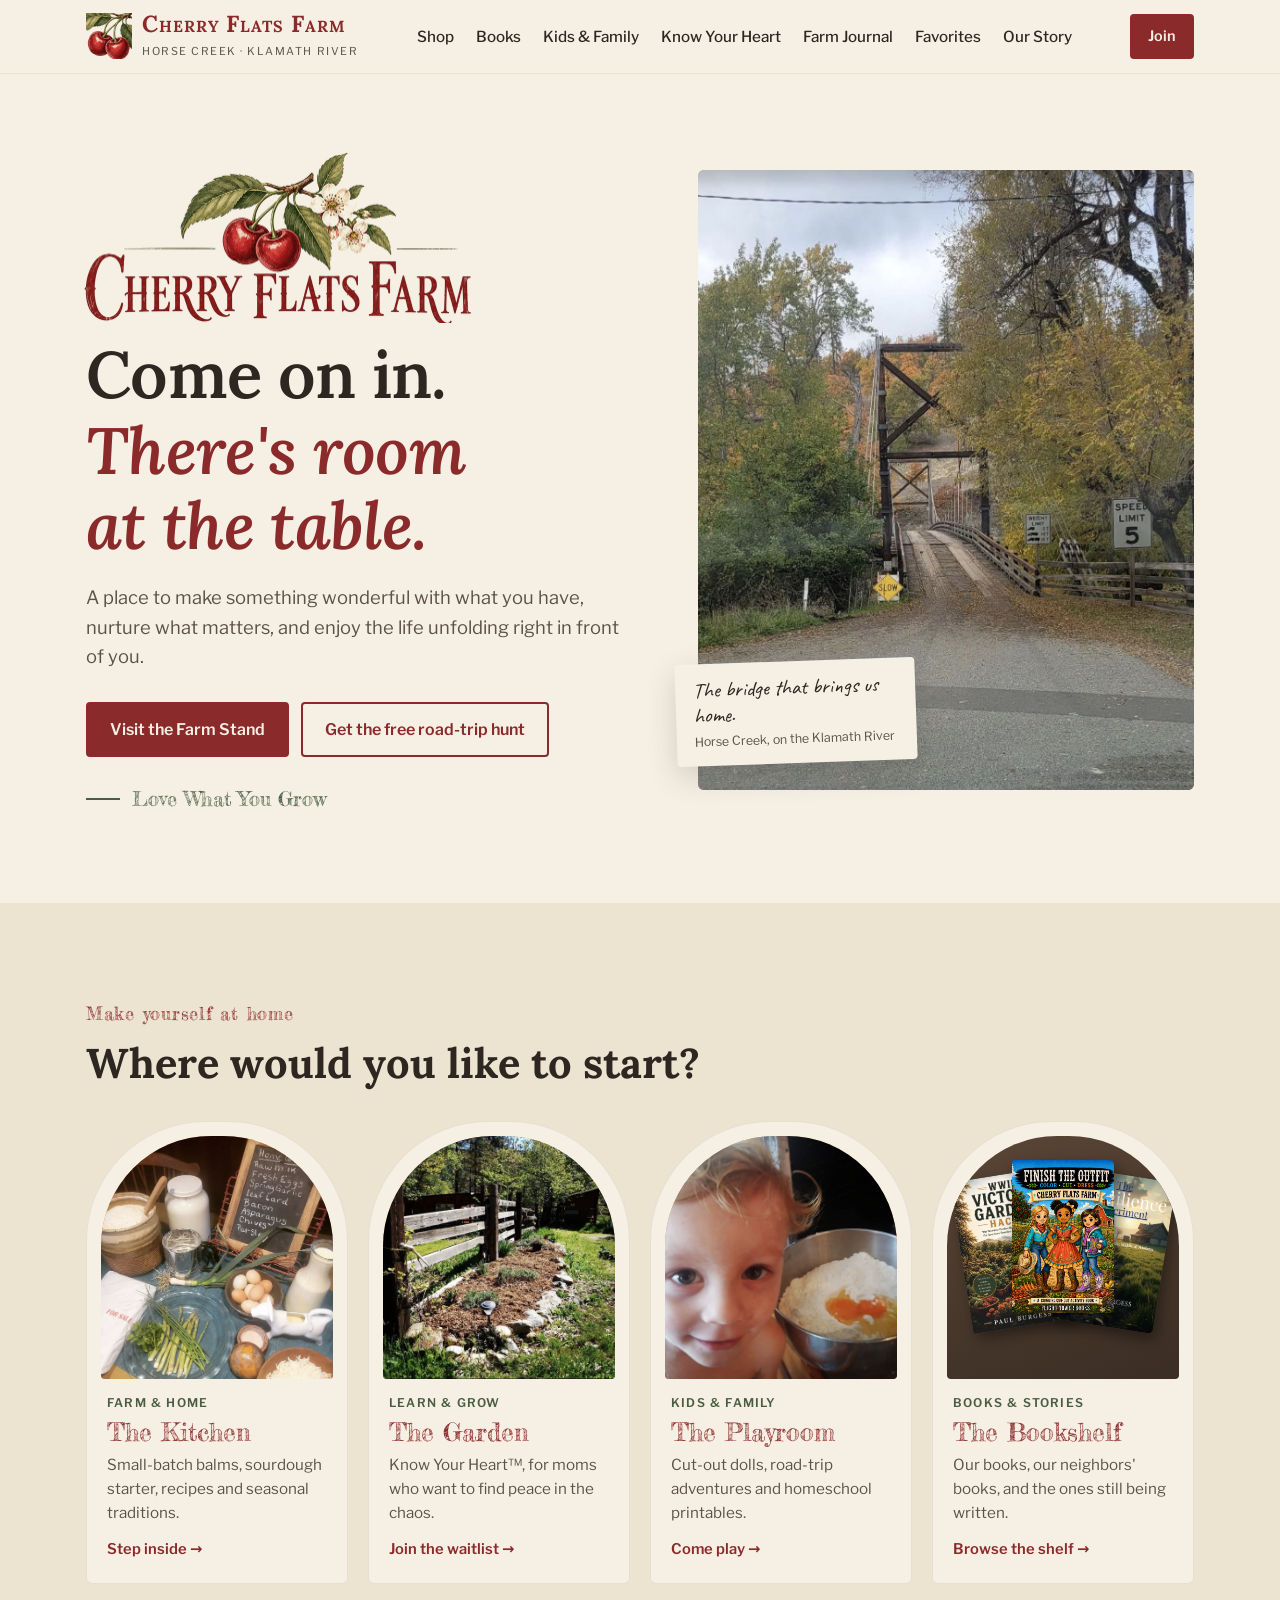
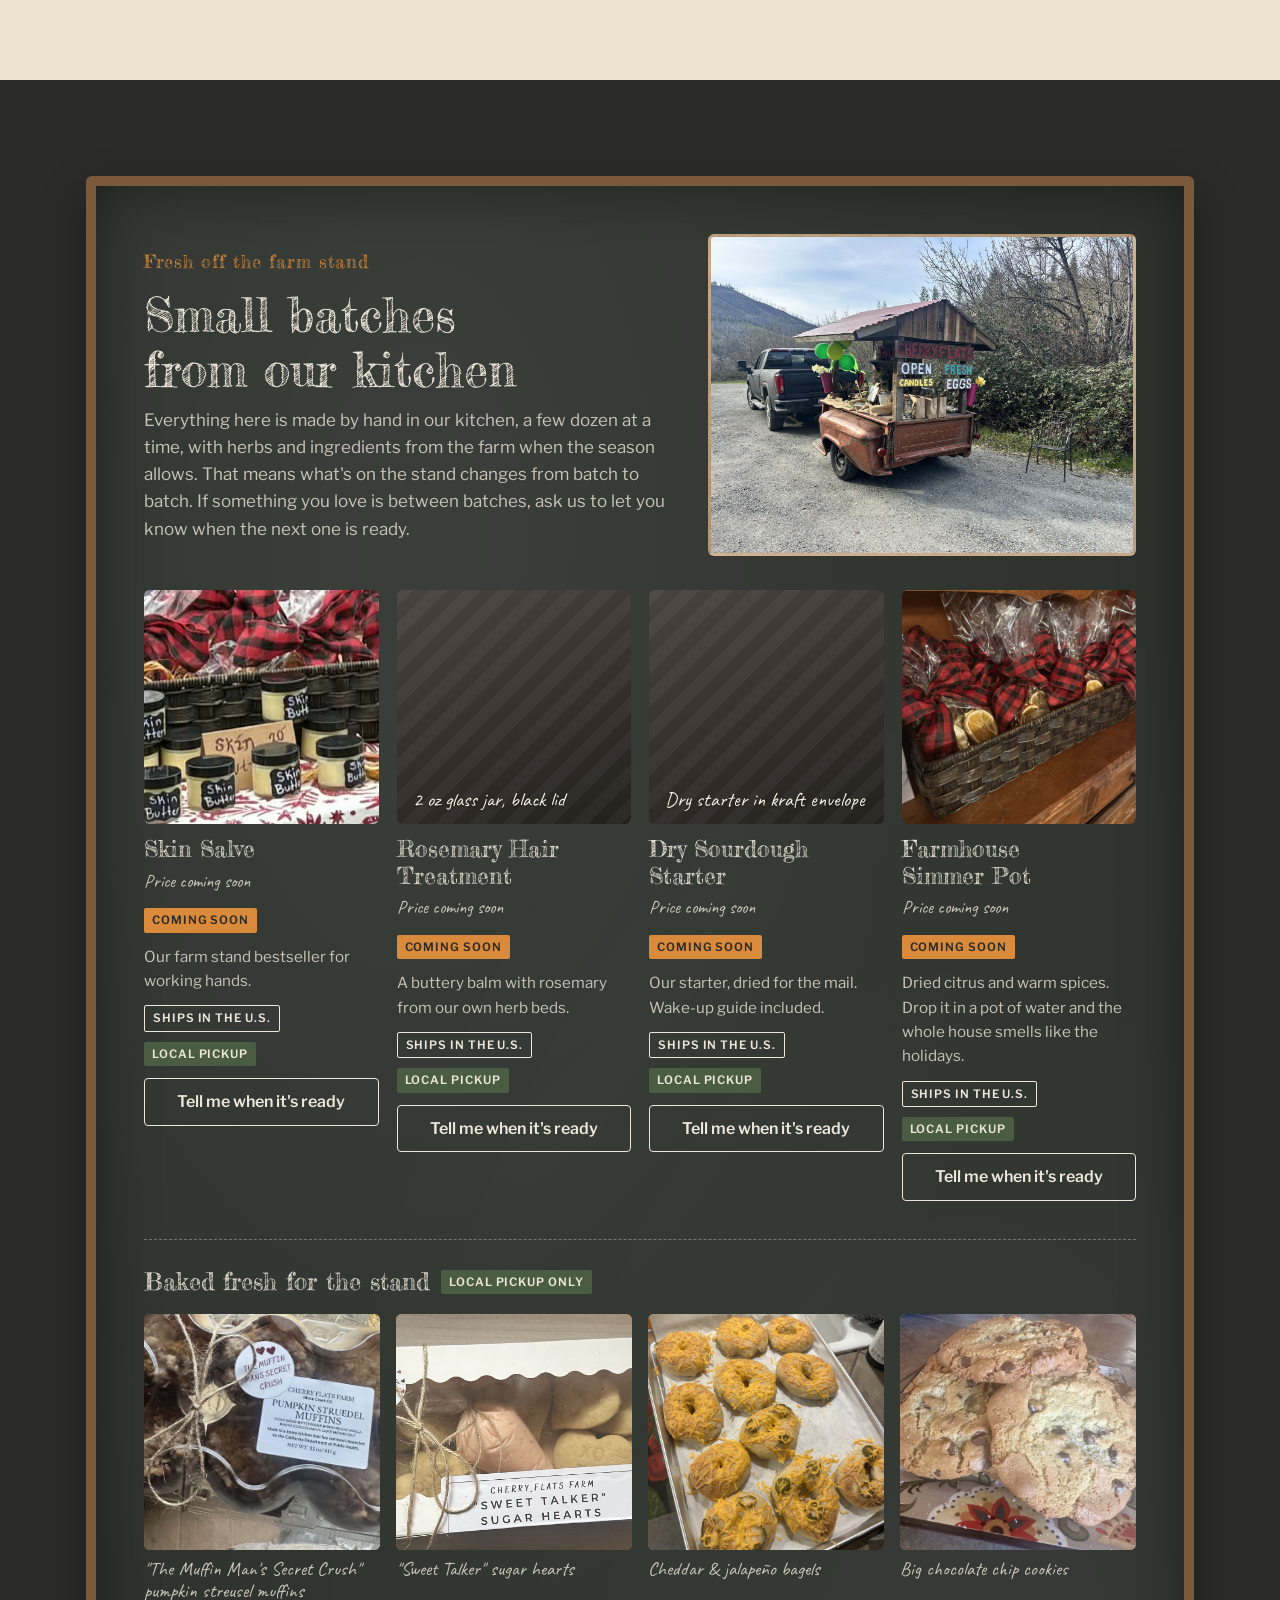
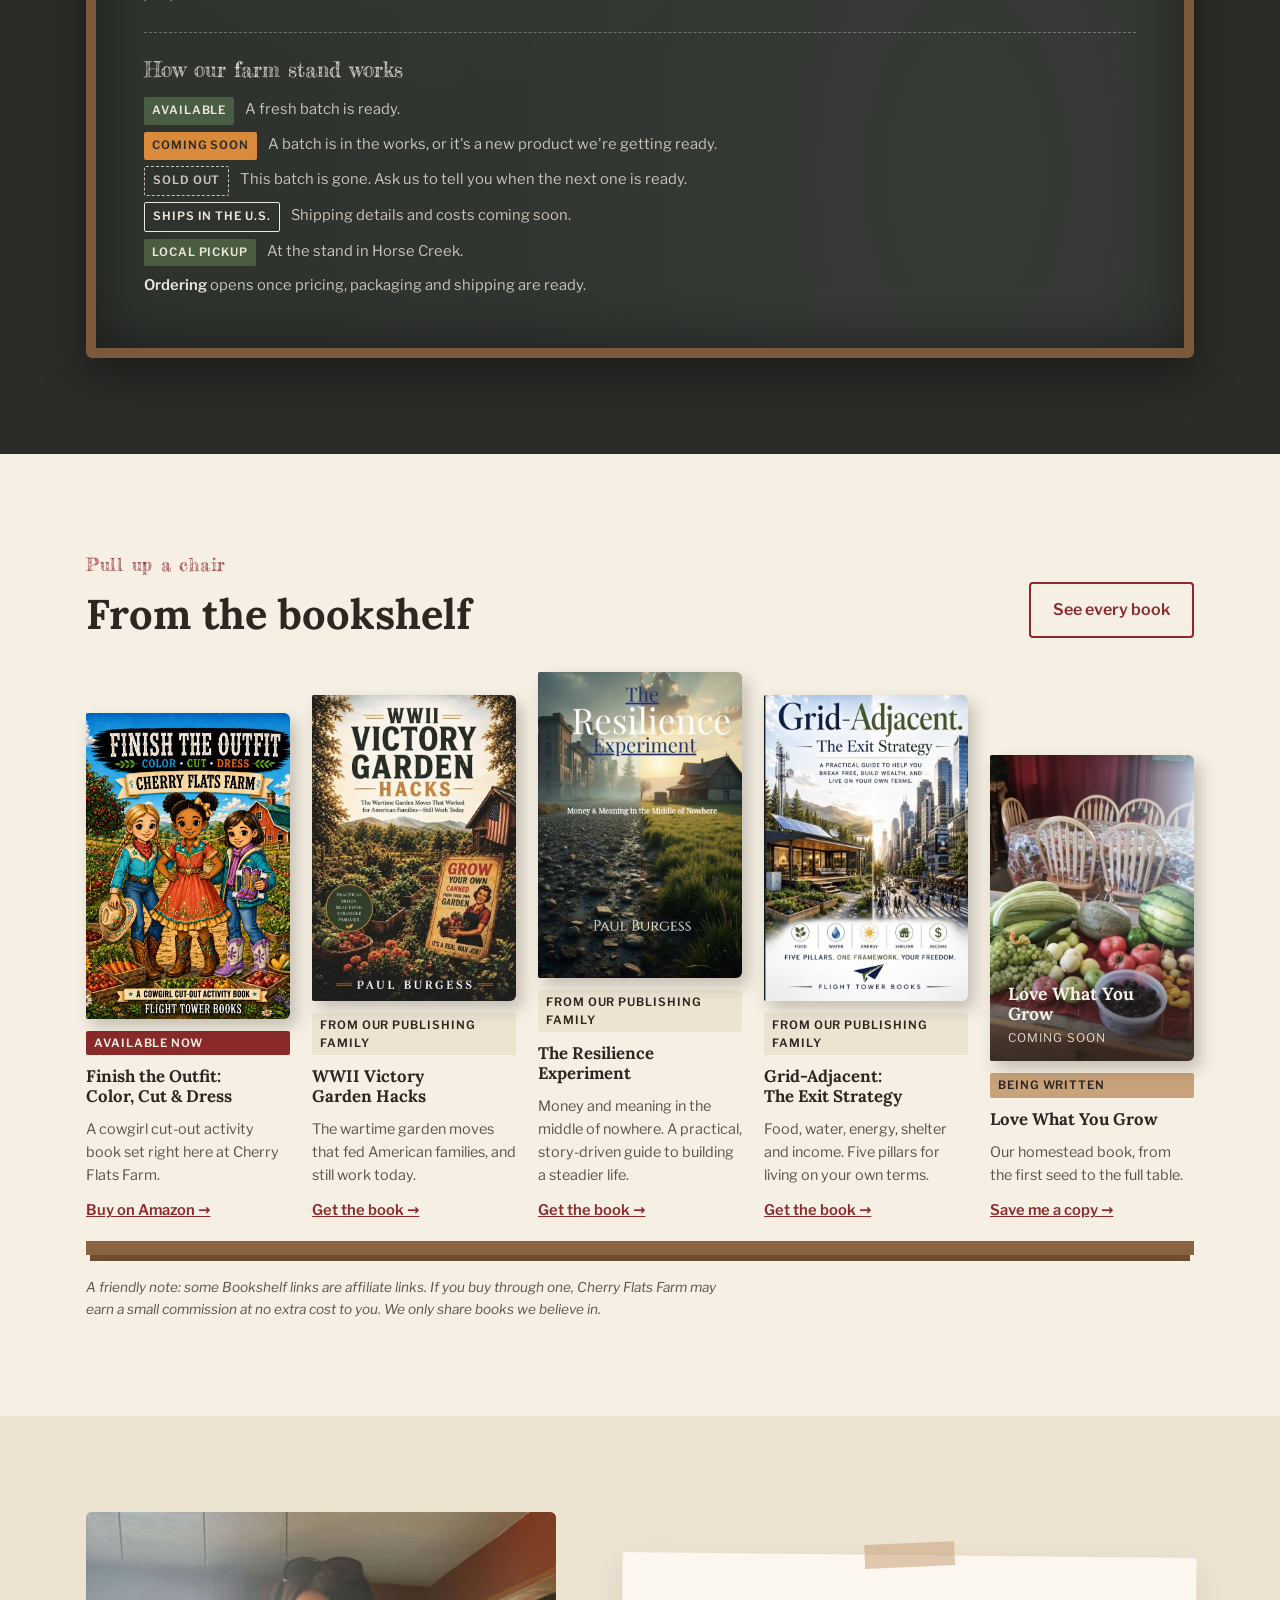
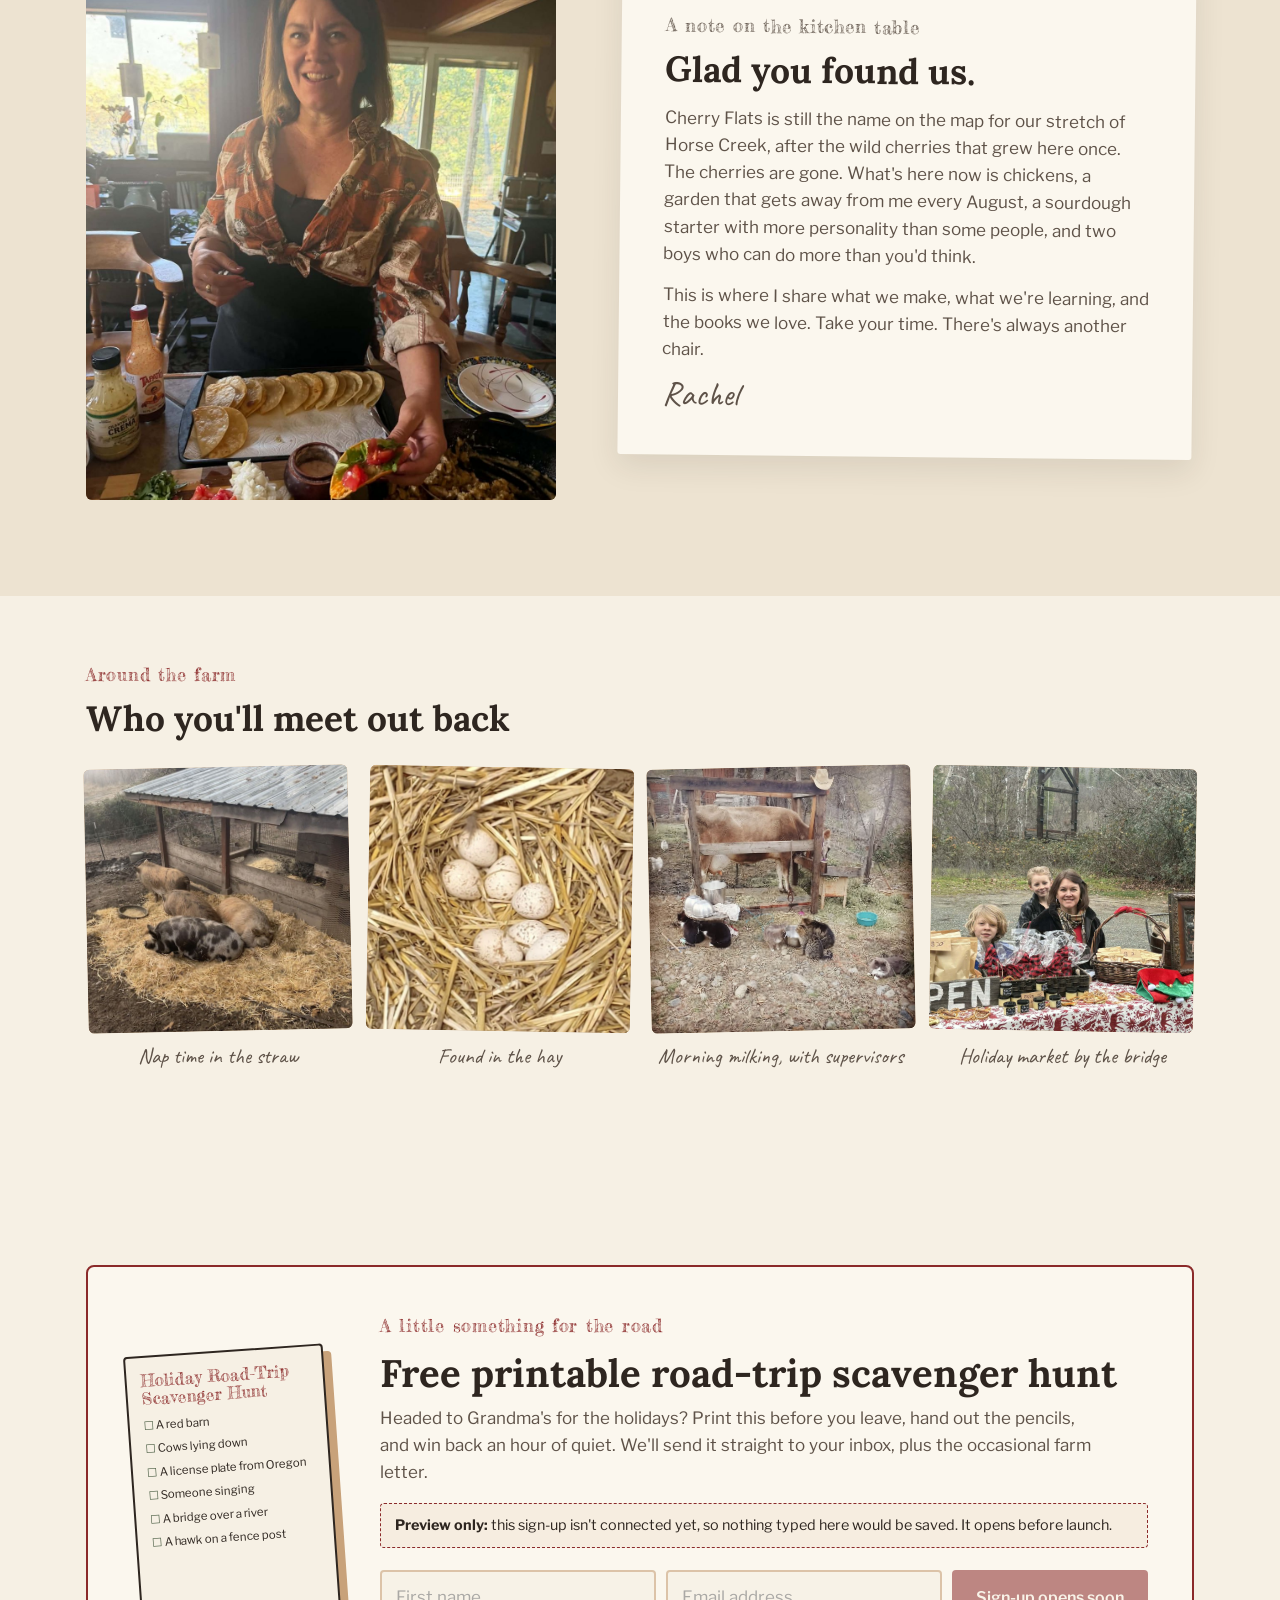
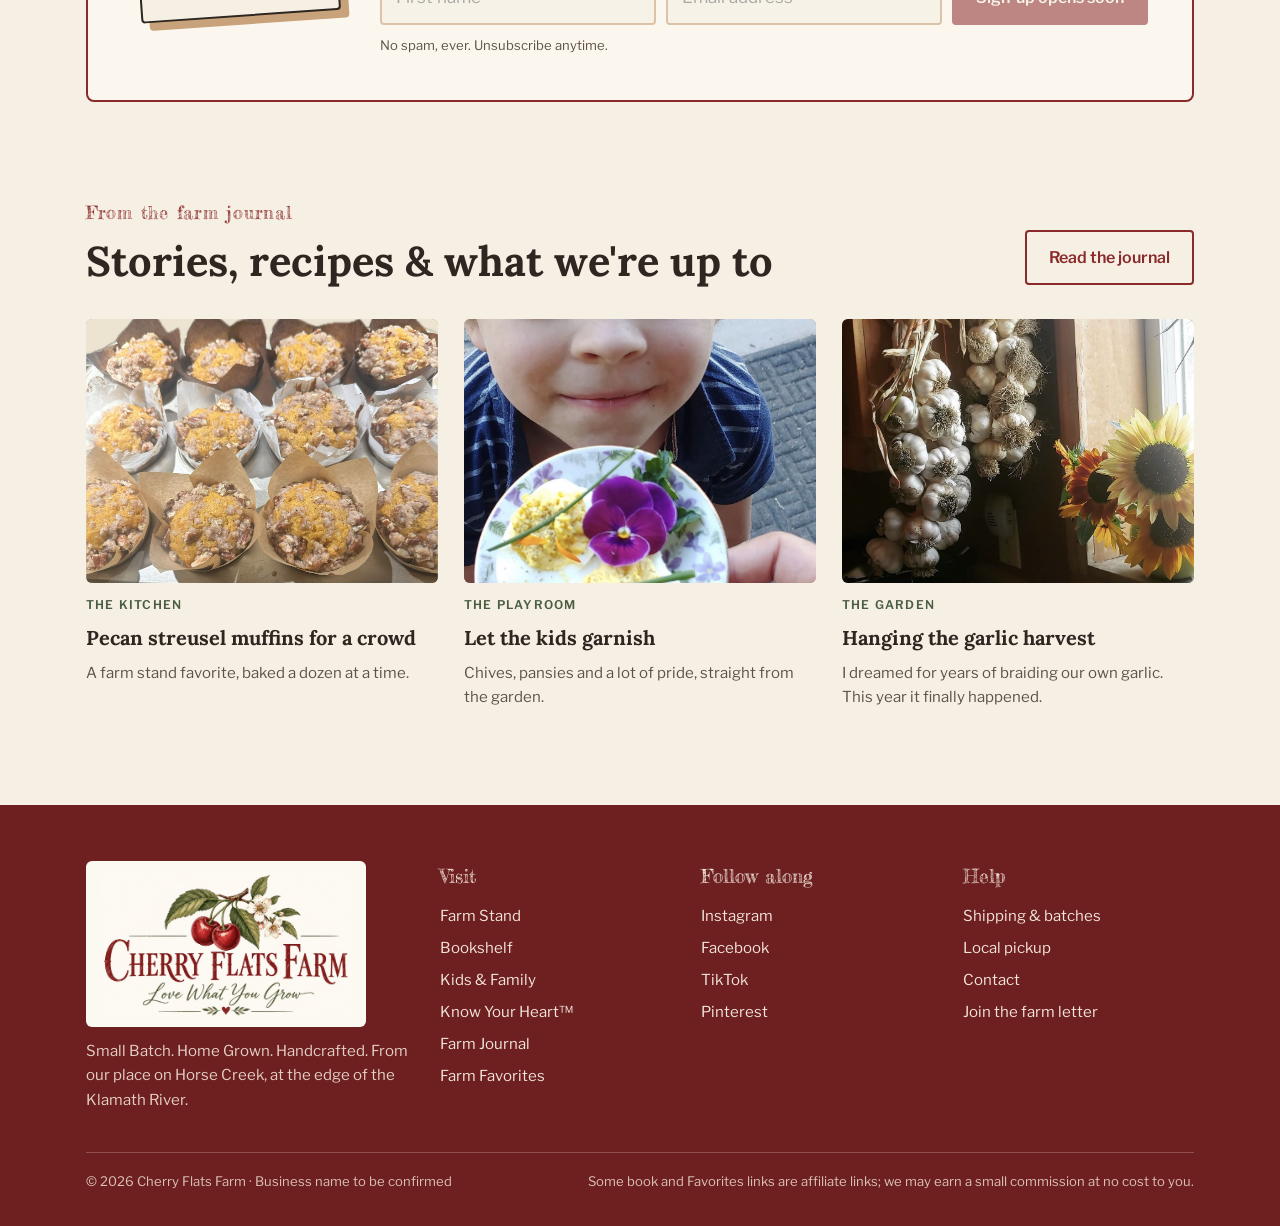
==== index.html @ 8e90307e "Replace zip with site files Co-Authored-By: Claude Opus 5.5 <noreply@anthropic.com> Claude-Session: " ====
<!doctype html>
<html lang="en">
<head>
<meta charset="utf-8">
<meta name="viewport" content="width=device-width, initial-scale=1, viewport-fit=cover">
<title>Cherry Flats Farm · Love What You Grow</title>
<meta name="description" content="Small-batch, handmade goods, books and family activities from Cherry Flats Farm on Horse Creek, at the edge of the Klamath River.">
<link rel="icon" type="image/png" href="favicon.png">
<meta name="claude:viewport-fit-sides" content="cover">
<link rel="preconnect" href="https://fonts.googleapis.com">
<link rel="preconnect" href="https://fonts.gstatic.com" crossorigin>
<link rel="stylesheet" href="https://fonts.googleapis.com/css2?family=Fredericka+the+Great&family=Lora:ital,wght@0,500;0,600;0,700;1,500&family=Libre+Franklin:wght@400;500;600&family=Caveat:wght@500;700&display=swap">
<link rel="stylesheet" href="style.css">
</head>
<body>


<header>
  <div class="wrap nav">
    <a class="logo" href="#top" aria-label="Cherry Flats Farm home">
      <img class="logo-icon" src="logo-icon.png" alt="" width="46" height="46">
      <span><span class="logo-word">Cherry Flats Farm</span><span class="logo-sub">Horse Creek · Klamath River</span></span>
    </a>
    <ul class="menu" id="menu">
      <li><a href="#stand">Shop</a></li>
      <li><a href="#shelf">Books</a></li>
      <li><a href="#rooms">Kids &amp; Family</a></li>
      <li><a href="#rooms">Know Your Heart</a></li>
      <li><a href="#journal">Farm Journal</a></li>
      <li><a href="favorites.html">Favorites</a></li>
      <li><a href="#note">Our Story</a></li>
    </ul>
    <div class="nav-right">
      <a class="btn btn-red" href="#gift">Join</a>
      <button class="burger" id="burger" aria-expanded="false" aria-controls="menu">Menu</button>
    </div>
  </div>
</header>

<main id="top">
  <!-- 1. The porch -->
  <section class="hero">
    <div class="wrap hero-grid">
      <div>
        <img class="hero-logo" src="logo-wordmark.png" alt="Cherry Flats Farm" width="800" height="355">
        <h1>Come on in. <em>There's room at the table.</em></h1>
        <p class="lede">A place to make something wonderful with what you have, nurture what matters, and enjoy the life unfolding right in front of you.</p>
        <div class="hero-actions">
          <a class="btn btn-red" href="#stand">Visit the Farm Stand</a>
          <a class="btn btn-line" href="#gift">Get the free road-trip hunt</a>
        </div>
        <p class="tagline" data-tagline>Love What You Grow</p>
      </div>
      <div class="hero-photo-wrap">
        <div class="photo hero-photo"><img src="bridge.jpg" alt="The old wooden suspension bridge at the highway, in fall color"></div>
        <div class="hero-card">
          <p>The bridge that brings us home.</p>
          <small>Horse Creek, on the Klamath River</small>
        </div>
      </div>
    </div>
  </section>

  <!-- 2. Four doors -->
  <section class="rooms band" id="rooms">
    <div class="wrap">
      <div class="section-head">
        <div>
          <p class="eyebrow">Make yourself at home</p>
          <h2>Where would you like to start?</h2>
        </div>
      </div>
      <div class="room-grid">
        <a class="room" href="#stand">
          <div class="photo"><img src="quiche-chalkboard.jpg" alt="Farm ingredients on the table beside a Home Grown chalkboard: raw milk, fresh eggs, spring garlic, asparagus" loading="lazy"></div>
          <div class="room-body">
            <span class="kicker">Farm &amp; Home</span>
            <h3>The Kitchen</h3>
            <p>Small-batch balms, sourdough starter, recipes and seasonal traditions.</p>
            <span class="go">Step inside →</span>
          </div>
        </a>
        <a class="room" href="#rooms">
          <div class="photo"><img src="garden-bed.jpg" alt="A garden bed along a weathered split-rail fence in spring" loading="lazy"></div>
          <div class="room-body">
            <span class="kicker">Learn &amp; Grow</span>
            <h3>The Garden</h3>
            <p>Know Your Heart™, for moms who want to find peace in the chaos.</p>
            <span class="go">Join the waitlist →</span>
          </div>
        </a>
        <a class="room" href="#rooms">
          <div class="photo"><img src="flour-boy.jpg" alt="A little boy grinning beside a mixing bowl of flour and farm eggs" loading="lazy"></div>
          <div class="room-body">
            <span class="kicker">Kids &amp; Family</span>
            <h3>The Playroom</h3>
            <p>Cut-out dolls, road-trip adventures and homeschool printables.</p>
            <span class="go">Come play →</span>
          </div>
        </a>
        <a class="room" href="#shelf">
          <div class="photo book-fan" role="img" aria-label="Three book covers fanned out: Finish the Outfit, WWII Victory Garden Hacks and The Resilience Experiment"><img src="cover-victory-garden.jpg" alt="" loading="lazy"><img src="cover-finish-outfit.jpg" alt="" loading="lazy"><img src="cover-resilience.jpg" alt="" loading="lazy"></div>
          <div class="room-body">
            <span class="kicker">Books &amp; Stories</span>
            <h3>The Bookshelf</h3>
            <p>Our books, our neighbors' books, and the ones still being written.</p>
            <span class="go">Browse the shelf →</span>
          </div>
        </a>
      </div>
    </div>
  </section>

  <!-- 3. Farm stand chalkboard -->
  <section class="stand band" id="stand">
    <div class="wrap">
      <div class="board">
        <div class="stand-head">
          <div>
            <p class="eyebrow">Fresh off the farm stand</p>
            <h2>Small batches from our kitchen</h2>
            <p class="lede">Everything here is made by hand in our kitchen, a few dozen at a time, with herbs and ingredients from the farm when the season allows. That means what's on the stand changes from batch to batch. If something you love is between batches, ask us to let you know when the next one is ready.</p>
          </div>
          <div class="photo truck"><img src="truck-stand.jpg" alt="The Cherry Flats farm stand built on an old rusty Chevrolet truck bed, with Open, Fresh Eggs and Candles signs" loading="lazy"></div>
        </div>
        <!-- FARM STAND = Cherry Flats Farm's own handmade products only (no affiliate items).
             Products are listed in the FARM_STAND list in the script at the bottom of this page.
             To update a batch, change status / price / quantity there. Nothing else needs editing.
             Each product is marked: Ships in the U.S. (d-ship) / Local pickup (d-pick) / Digital delivery (d-digital).
             Checkout provider NOT chosen and NOT connected; it is not Flight Tower's Shopify store.
             Before enabling: verify product compliance, packaging, shipping costs, payment processing.
             Then fill in real prices, stock status and shipping info, and turn "Ordering opens soon" into a real button. -->
        <p class="swipe-hint" id="standHint" aria-hidden="true">Swipe to see everything on the stand →</p>
        <div class="stand-grid swipe" id="standGrid" aria-live="polite"></div>
        <div class="bakery">
          <div class="bakery-head">
            <h3>Baked fresh for the stand</h3>
            <span class="note-tag d-pick">Local pickup only</span>
          </div>
          <p class="swipe-hint" aria-hidden="true">Swipe for more treats →</p>
          <div class="bakery-grid swipe">
            <figure><div class="photo"><img src="muffin-box.jpg" alt="Pumpkin streusel muffins in a clear box tied with twine, labeled The Muffin Man's Secret Crush" loading="lazy"></div><figcaption>"The Muffin Man's Secret Crush" pumpkin streusel muffins</figcaption></figure>
            <figure><div class="photo"><img src="sugar-hearts.jpg" alt="A window box of Sweet Talker sugar heart cookies tied with twine" loading="lazy"></div><figcaption>"Sweet Talker" sugar hearts</figcaption></figure>
            <figure><div class="photo"><img src="bagels.jpg" alt="A tray of cheddar and jalapeño bagels" loading="lazy"></div><figcaption>Cheddar &amp; jalapeño bagels</figcaption></figure>
            <figure><div class="photo"><img src="choc-chip.jpg" alt="A stack of big chocolate chip cookies with flaky salt" loading="lazy"></div><figcaption>Big chocolate chip cookies</figcaption></figure>
          </div>
        </div>
        <div class="stand-foot">
          <p class="sf-title">How our farm stand works</p>
          <span><span class="note-tag s-avail">Available</span> A fresh batch is ready.</span>
          <span><span class="note-tag s-soon">Coming soon</span> A batch is in the works, or it's a new product we're getting ready.</span>
          <span><span class="note-tag s-out">Sold out</span> This batch is gone. Ask us to tell you when the next one is ready.</span>
          <span><span class="note-tag d-ship">Ships in the U.S.</span> Shipping details and costs coming soon.</span>
          <span><span class="note-tag d-pick">Local pickup</span> At the stand in Horse Creek.</span>
          <span><b>Ordering</b> opens once pricing, packaging and shipping are ready.</span>
        </div>
      </div>
    </div>
  </section>

  <!-- 4. Bookshelf -->
  <section class="band" id="shelf">
    <div class="wrap">
      <div class="section-head">
        <div>
          <p class="eyebrow">Pull up a chair</p>
          <h2>From the bookshelf</h2>
        </div>
        <a class="btn btn-line" href="#shelf">See every book</a>
      </div>
      <!-- BOOKSHELF LINK DESTINATIONS: each book uses its own existing purchase or affiliate link
           (Amazon or Flight Tower's SamCart referral links). Never the Farm Stand checkout. -->
      <p class="swipe-hint" aria-hidden="true">Swipe through the shelf →</p>
      <div class="shelf-row swipe">
        <div class="book">
          <div class="cover cover-photo cover-real"><img src="cover-finish-outfit.jpg" alt="Cover of Finish the Outfit: Color, Cut, Dress, a Cherry Flats Farm cowgirl cut-out activity book" loading="lazy"></div>
          <span class="note-tag t-new">Available now</span>
          <h3>Finish the Outfit: Color, Cut &amp; Dress</h3>
          <p>A cowgirl cut-out activity book set right here at Cherry Flats Farm.</p>
          <a href="#shelf" data-dest="amazon-listing-needed">Buy on Amazon →</a>
        </div>
        <div class="book">
          <div class="cover cover-photo cover-real"><img src="cover-victory-garden.jpg" alt="Cover of WWII Victory Garden Hacks by Paul Burgess" loading="lazy"></div>
          <span class="note-tag t-friend">From our publishing family</span>
          <h3>WWII Victory Garden Hacks</h3>
          <p>The wartime garden moves that fed American families, and still work today.</p>
          <a href="#shelf" data-dest="affiliate-link-needed">Get the book →</a>
        </div>
        <div class="book">
          <div class="cover cover-photo cover-real"><img src="cover-resilience.jpg" alt="Cover of The Resilience Experiment: Money and Meaning in the Middle of Nowhere by Paul Burgess" loading="lazy"></div>
          <span class="note-tag t-friend">From our publishing family</span>
          <h3>The Resilience Experiment</h3>
          <p>Money and meaning in the middle of nowhere. A practical, story-driven guide to building a steadier life.</p>
          <a href="https://flighttowerbook.samcart.com/referral/0paYFTq7/fMlp1JSoqeJbmtCw" target="_blank" rel="sponsored noopener" data-dest="flight-tower-samcart-affiliate">Get the book →</a>
        </div>
        <div class="book">
          <div class="cover cover-photo cover-real"><img src="cover-grid-adjacent.jpg" alt="Cover of Grid-Adjacent: The Exit Strategy from Flight Tower Books" loading="lazy"></div>
          <span class="note-tag t-friend">From our publishing family</span>
          <h3>Grid-Adjacent: The Exit Strategy</h3>
          <p>Food, water, energy, shelter and income. Five pillars for living on your own terms.</p>
          <a href="#shelf" data-dest="affiliate-link-needed">Get the book →</a>
        </div>
        <div class="book">
          <div class="cover cover-photo"><img src="harvest.jpg" alt="A summer harvest of melons, tomatoes, grapes, apples and blackberries on the kitchen counter" loading="lazy"><div class="cover-title"><span class="ct">Love What You Grow</span><span class="ca">Coming soon</span></div></div>
          <span class="note-tag t-soon">Being written</span>
          <h3>Love What You Grow</h3>
          <p>Our homestead book, from the first seed to the full table.</p>
          <a href="#gift" data-dest="email-list-book-waitlist">Save me a copy →</a>
        </div>
      </div>
      <p class="aff-note">A friendly note: some Bookshelf links are affiliate links. If you buy through one, Cherry Flats Farm may earn a small commission at no extra cost to you. We only share books we believe in.</p>
    </div>
  </section>

  <!-- 5. Note on the kitchen table -->
  <section class="table-note band" id="note">
    <div class="wrap note-grid">
      <div class="photo note-photo"><img src="rachel-kitchen.jpg" alt="Rachel laughing in her kitchen, handing over a fresh taco" loading="lazy"></div>
      <div class="letter">
        <p class="eyebrow">A note on the kitchen table</p>
        <h2>Glad you found us.</h2>
        <p>Cherry Flats is still the name on the map for our stretch of Horse Creek, after the wild cherries that grew here once. The cherries are gone. What's here now is chickens, a garden that gets away from me every August, a sourdough starter with more personality than some people, and two boys who can do more than you'd think.</p>
        <p>This is where I share what we make, what we're learning, and the books we love. Take your time. There's always another chair.</p>
        <p class="sig">Rachel</p>
      </div>
    </div>
  </section>


  <!-- Around the farm -->
  <section class="band strip" aria-labelledby="strip-h">
    <div class="wrap">
      <p class="eyebrow">Around the farm</p>
      <h2 id="strip-h" class="strip-h">Who you'll meet out back</h2>
      <div class="strip-grid">
        <figure><div class="photo"><img src="pigs.jpg" alt="Four pigs napping together in fresh straw under a tin-roofed shed" loading="lazy"></div><figcaption>Nap time in the straw</figcaption></figure>
        <figure><div class="photo"><img src="eggs-nest.jpg" alt="A clutch of speckled eggs tucked into a straw nest" loading="lazy"></div><figcaption>Found in the hay</figcaption></figure>
        <figure><div class="photo"><img src="milking.jpg" alt="The Jersey cow on the milking stand while the barn cats wait for their share" loading="lazy"></div><figcaption>Morning milking, with supervisors</figcaption></figure>
        <figure><div class="photo"><img src="holiday-stand.jpg" alt="Rachel and her two boys behind the holiday market table, the old bridge in the background" loading="lazy"></div><figcaption>Holiday market by the bridge</figcaption></figure>
      </div>
    </div>
  </section>

  <!-- 6. Free gift -->
  <section class="band" id="gift">
    <div class="wrap">
      <div class="gift-box">
        <div class="gift-art" aria-hidden="true">
          <span class="gt">Holiday Road-Trip Scavenger Hunt</span>
          <ul>
            <li>A red barn</li>
            <li>Cows lying down</li>
            <li>A license plate from Oregon</li>
            <li>Someone singing</li>
            <li>A bridge over a river</li>
            <li>A hawk on a fence post</li>
          </ul>
        </div>
        <div>
          <p class="eyebrow">A little something for the road</p>
          <h2>Free printable road-trip scavenger hunt</h2>
          <p class="lede">Headed to Grandma's for the holidays? Print this before you leave, hand out the pencils, and win back an hour of quiet. We'll send it straight to your inbox, plus the occasional farm letter.</p>
          <p class="preview-note" id="preview-note"><b>Preview only:</b> this sign-up isn't connected yet, so nothing typed here would be saved. It opens before launch.</p>
          <!-- SIGNUP DESTINATION (not connected): Cherry Flats email list + automatic welcome email with the PDF. -->
          <form class="gift-form" id="giftForm" novalidate aria-describedby="preview-note">
            <label for="gift-name">First name</label>
            <input id="gift-name" name="name" type="text" placeholder="First name" autocomplete="given-name" disabled>
            <label for="gift-email">Email address</label>
            <input id="gift-email" name="email" type="email" placeholder="Email address" autocomplete="email" disabled>
            <button class="btn btn-red" type="submit" disabled>Sign-up opens soon</button>
          </form>
          <p class="fine">No spam, ever. Unsubscribe anytime.</p>
        </div>
      </div>
    </div>
  </section>

  <!-- 7. Journal -->
  <section class="band" id="journal" style="padding-top:0">
    <div class="wrap">
      <div class="section-head">
        <div>
          <p class="eyebrow">From the farm journal</p>
          <h2>Stories, recipes &amp; what we're up to</h2>
        </div>
        <a class="btn btn-line" href="#journal">Read the journal</a>
      </div>
      <div class="journal-grid">
        <a class="post featured" href="#journal">
          <span class="note-tag t-new feat-tag">Featured story</span>
          <div class="photo"><img src="muffins.jpg" alt="A tray of pecan streusel muffins in parchment tulip liners" loading="lazy"></div>
          <span class="cat">The Kitchen</span>
          <h3>Pecan streusel muffins for a crowd</h3>
          <p>A farm stand favorite, baked a dozen at a time.</p>
        </a>
        <a class="post" href="#journal">
          <div class="photo"><img src="deviled-eggs.jpg" alt="A boy proudly holding deviled eggs garnished with a pansy and chives" loading="lazy"></div>
          <span class="cat">The Playroom</span>
          <h3>Let the kids garnish</h3>
          <p>Chives, pansies and a lot of pride, straight from the garden.</p>
        </a>
        <a class="post" href="#journal">
          <div class="photo"><img src="garlic.jpg" alt="Braids of home-grown garlic hanging by a sunny window with sunflowers" loading="lazy"></div>
          <span class="cat">The Garden</span>
          <h3>Hanging the garlic harvest</h3>
          <p>I dreamed for years of braiding our own garlic. This year it finally happened.</p>
        </a>
      </div>
    </div>
  </section>
</main>

<footer>
  <div class="wrap">
    <div class="foot-grid">
      <div class="foot-brand">
        <div class="foot-logo"><img src="logo-full.jpg" alt="Cherry Flats Farm, Love What You Grow" loading="lazy" width="1200" height="691"></div>
        <p>Small Batch. Home Grown. Handcrafted. From our place on Horse Creek, at the edge of the Klamath River.</p>
      </div>
      <div>
        <h4>Visit</h4>
        <ul>
          <li><a href="#stand">Farm Stand</a></li>
          <li><a href="#shelf">Bookshelf</a></li>
          <li><a href="#rooms">Kids &amp; Family</a></li>
          <li><a href="#rooms">Know Your Heart™</a></li>
          <li><a href="#journal">Farm Journal</a></li>
          <li><a href="favorites.html">Farm Favorites</a></li>
        </ul>
      </div>
      <div>
        <h4>Follow along</h4>
        <ul>
          <li><a href="https://www.instagram.com/cherryflatsfarm">Instagram</a></li>
          <li><a href="#top">Facebook</a></li>
          <li><a href="#top">TikTok</a></li>
          <li><a href="#top">Pinterest</a></li>
        </ul>
      </div>
      <div>
        <h4>Help</h4>
        <ul>
          <li><a href="#stand">Shipping &amp; batches</a></li>
          <li><a href="#stand">Local pickup</a></li>
          <li><a href="#note">Contact</a></li>
          <li><a href="#gift">Join the farm letter</a></li>
        </ul>
      </div>
    </div>
    <div class="foot-bottom">
      <span>© 2026 Cherry Flats Farm · Business name to be confirmed</span>
      <span>Some book and Favorites links are affiliate links; we may earn a small commission at no cost to you.</span>
    </div>
  </div>
</footer>

<script>
// Change the tagline in one place if trademark clearance requires it.
const TAGLINE = "Love What You Grow";
document.querySelectorAll("[data-tagline]").forEach(el => { el.textContent = TAGLINE; });

const burger = document.getElementById("burger");
const menu = document.getElementById("menu");
burger.addEventListener("click", () => {
  const open = menu.classList.toggle("open");
  burger.setAttribute("aria-expanded", String(open));
  burger.textContent = open ? "Close" : "Menu";
});
menu.querySelectorAll("a").forEach(a => a.addEventListener("click", () => {
  menu.classList.remove("open"); burger.setAttribute("aria-expanded","false"); burger.textContent = "Menu";
}));


// ================= FARM STAND =================
// Small-batch, seasonal: edit this list when a batch is ready or sells out.
//   status:   "available" | "sold-out" | "coming-soon"
//   price:    e.g. "$12"  (leave null until the real price is set; never shown as a placeholder)
//   quantity: jars/bags made in this batch, shown only when status is "available" (null = don't show)
//   delivery: any of "ship", "pickup", "digital"
const CHECKOUT_ENABLED = false;   // stays false until inventory, pricing, shipping and payments are ready
const PREORDERS_ENABLED = false;  // preorders only with Rachel's approval
const FARM_STAND = [
  { name:"Skin Salve", img:"skin-butter-jars.jpg", alt:"Small glass jars with black lids and chalkboard labels on the holiday market table",
    desc:"Our farm stand bestseller for working hands.", status:"coming-soon", price:null, quantity:null, delivery:["ship","pickup"] },
  { name:"Rosemary Hair Treatment", img:null, placeholder:"2 oz glass jar, black lid",
    desc:"A buttery balm with rosemary from our own herb beds.", status:"coming-soon", price:null, quantity:null, delivery:["ship","pickup"] },
  { name:"Dry Sourdough Starter", img:null, placeholder:"Dry starter in kraft envelope",
    desc:"Our starter, dried for the mail. Wake-up guide included.", status:"coming-soon", price:null, quantity:null, delivery:["ship","pickup"] },
  { name:"Farmhouse Simmer Pot", img:"simmer-pots.jpg", alt:"Simmer pot bags of dried oranges and spices tied with red buffalo-check bows in a woven basket",
    desc:"Dried citrus and warm spices. Drop it in a pot of water and the whole house smells like the holidays.", status:"coming-soon", price:null, quantity:null, delivery:["ship","pickup"] },
];
const STATUS = { "available":["Available","s-avail"], "sold-out":["Sold out","s-out"], "coming-soon":["Coming soon","s-soon"] };
const DELIVERY = { ship:["Ships in the U.S.","d-ship"], pickup:["Local pickup","d-pick"], digital:["Digital delivery","d-digital"] };
const esc = t => String(t).replace(/[&<>"]/g, c => ({"&":"&amp;","<":"&lt;",">":"&gt;",'"':"&quot;"}[c]));
function renderStand(){
  const grid = document.getElementById("standGrid");
  grid.innerHTML = FARM_STAND.map(p => {
    const [label, cls] = STATUS[p.status] || STATUS["coming-soon"];
    const photo = p.img ? `<div class="photo dark"><img src="${esc(p.img)}" alt="${esc(p.alt||"")}" loading="lazy"></div>`
                        : `<div class="photo dark"><span>${esc(p.placeholder||p.name)}</span></div>`;
    const price = (p.status==="available" && p.price) ? `<span class="price">${esc(p.price)}</span>` : `<span class="price-soon">Price coming soon</span>`;
    const qty = (p.status==="available" && p.quantity) ? `<p class="batch-size">This batch: ${esc(p.quantity)} made by hand</p>` : "";
    const tags = p.delivery.map(d => DELIVERY[d]).filter(Boolean).map(([t,c]) => `<span class="note-tag ${c}">${t}</span>`).join("");
    let action;
    if (p.status==="available" && CHECKOUT_ENABLED) action = `<a class="btn buy" href="#stand" data-dest="cherry-flats-checkout-tbd">Add to basket</a>`;
    else if (p.status==="available") action = `<span class="btn buy is-off" aria-disabled="true" data-dest="cherry-flats-checkout-tbd">Ordering opens soon</span>`;
    else action = `<a class="btn restock" href="#gift" data-dest="email-list-restock">Tell me when it's ready</a>`;
    return `<div class="item" data-status="${esc(p.status)}">${photo}
      <div class="item-top"><h3>${esc(p.name)}</h3>${price}</div>
      <div class="batch"><span class="note-tag ${cls}">${label}</span></div>
      <p>${esc(p.desc)}</p>${qty}
      <div class="batch">${tags}</div>
      ${action}</div>`;
  }).join("");
}
renderStand();

// Sign-up is not connected yet: block submission so nobody is told they subscribed.
document.getElementById("giftForm").addEventListener("submit", e => e.preventDefault());

// Slim the sticky header once the visitor starts scrolling.
const hdr = document.querySelector("header");
const onScroll = () => hdr.classList.toggle("scrolled", window.scrollY > 40);
window.addEventListener("scroll", onScroll, { passive: true }); onScroll();
</script>

</body>
</html>
---- style.css ----
/* Cherry Flats Farm - homepage styles */
/* Layout: a walk through the farmhouse — porch (hero), four doors, the farm stand chalkboard, the bookshelf, a note on the table, the gift jar, the journal, the gate. Single deliberate light look. */
:root{
  --cherry:#8B2A2A; --cherry-deep:#6E1F1F;
  --flour:#F6F0E4; --linen:#EDE3D1; --kraft:#C8A27A;
  --chalk-bg:#2B2B28; --chalk:#ECE7DA;
  --pine:#4A5D43; --citrus:#D98A3A;
  --ink:#2E2620; --ink-soft:#5E5248;
  --f-chalk:"Fredericka the Great","Rockwell",Georgia,serif;
  --f-head:"Lora",Georgia,"Times New Roman",serif;
  --f-body:"Libre Franklin",system-ui,-apple-system,"Segoe UI",sans-serif;
  --f-hand:"Caveat","Bradley Hand","Segoe Print",cursive;
  color-scheme:light;
}
*{box-sizing:border-box}
html{padding-top:env(safe-area-inset-top,0px);padding-bottom:env(safe-area-inset-bottom,0px)}
body{margin:0}
img{max-width:100%}
[hidden]{display:none!important}
body{background:var(--flour);color:var(--ink);font-family:var(--f-body);font-size:1.0625rem;line-height:1.6;}
h1,h2,h3{font-family:var(--f-head);text-wrap:balance;margin:0;line-height:1.15;color:var(--ink)}
p{margin:0}
a{color:var(--cherry)}
a:focus-visible,button:focus-visible,input:focus-visible{outline:3px solid var(--citrus);outline-offset:3px}
.wrap{max-width:1140px;margin:0 auto;padding-left:max(16px,env(safe-area-inset-left,0px));padding-right:max(16px,env(safe-area-inset-right,0px))}
.band{padding-block:clamp(56px,8vw,96px)}
.eyebrow{font-family:var(--f-chalk);color:var(--cherry);font-size:1.15rem;letter-spacing:.04em;margin-bottom:10px}
.lede{color:var(--ink-soft);max-width:60ch}
.btn{display:inline-flex;align-items:center;gap:8px;font-family:var(--f-body);font-weight:600;font-size:1rem;padding:13px 22px;border-radius:4px;text-decoration:none;border:2px solid var(--cherry);cursor:pointer;transition:transform .15s,background .15s}
.btn:hover{transform:translateY(-1px)}
.btn-red{background:var(--cherry);color:var(--flour)}
.btn-red:hover{background:var(--cherry-deep)}
.btn-line{background:transparent;color:var(--cherry)}
.note-tag{display:inline-block;font-family:var(--f-body);font-size:.72rem;font-weight:600;letter-spacing:.08em;text-transform:uppercase;padding:3px 8px;border-radius:2px}

/* mockup banner */
.mock{background:var(--chalk-bg);color:var(--chalk);font-size:.85rem;text-align:center;padding-block:8px}
.mock .wrap{display:flex;gap:6px 14px;justify-content:center;flex-wrap:wrap}

/* header */
header{position:sticky;top:env(safe-area-inset-top,0px);z-index:20;background:var(--flour);border-bottom:1px solid var(--linen)}
body::before{content:"";position:fixed;inset:0 0 auto;height:env(safe-area-inset-top,0px);z-index:30;background:var(--flour)}
.nav{display:flex;align-items:center;justify-content:space-between;gap:16px;padding-block:12px}
.logo{display:flex;align-items:center;gap:10px;text-decoration:none;color:var(--ink)}
.logo-word{font-family:var(--f-head);font-weight:700;font-variant:small-caps;letter-spacing:.04em;font-size:1.45rem;line-height:1;color:var(--cherry)}
.logo-icon{width:46px;height:46px;object-fit:contain;flex:none}
.hero-logo{display:block;width:100%;max-width:400px;height:auto;margin:0 0 14px -8px}
.foot-logo{background:#FCF9F3;border-radius:6px;padding:10px 14px;max-width:280px}
.foot-logo img{display:block;width:100%;height:auto}
.logo-sub{display:block;font-family:var(--f-body);font-size:.68rem;letter-spacing:.14em;text-transform:uppercase;color:var(--ink-soft);margin-top:3px}
.menu{display:flex;gap:22px;list-style:none;margin:0;padding:0}
.menu a{text-decoration:none;color:var(--ink);font-weight:500;font-size:.95rem}
.menu a:hover{color:var(--cherry)}
.nav-right{display:flex;gap:10px;align-items:center}
.nav-right .btn{padding:9px 16px;font-size:.9rem}
.burger{display:none;background:none;border:2px solid var(--ink);border-radius:4px;padding:7px 10px;font:600 .85rem var(--f-body);color:var(--ink);cursor:pointer}
@media (max-width:900px){
  .menu{display:none;position:absolute;left:0;right:0;top:100%;background:var(--flour);flex-direction:column;gap:0;border-bottom:1px solid var(--linen);padding-left:max(16px,env(safe-area-inset-left,0px));padding-right:max(16px,env(safe-area-inset-right,0px))}
  .menu.open{display:flex}
  .menu li a{display:block;padding:14px 0;border-top:1px solid var(--linen)}
  .burger{display:block}
  header{position:sticky}
  .nav{position:relative}
}

/* photo placeholders */
.photo{position:relative;border-radius:6px;overflow:hidden;background:
  repeating-linear-gradient(135deg,rgba(255,255,255,.05) 0 12px,transparent 12px 24px),
  linear-gradient(160deg,var(--kraft),#9C7A55);display:flex;align-items:flex-end;max-width:100%}
.photo span{font-family:var(--f-hand);font-size:1.25rem;color:var(--flour);padding:12px 16px;line-height:1.2;text-shadow:0 1px 2px rgba(0,0,0,.35)}
.photo.pine{background:repeating-linear-gradient(135deg,rgba(255,255,255,.05) 0 12px,transparent 12px 24px),linear-gradient(160deg,#6B7D61,var(--pine))}
.photo.red{background:repeating-linear-gradient(135deg,rgba(255,255,255,.05) 0 12px,transparent 12px 24px),linear-gradient(160deg,#A84545,var(--cherry-deep))}
.photo.dark{background:repeating-linear-gradient(135deg,rgba(255,255,255,.04) 0 12px,transparent 12px 24px),linear-gradient(160deg,#4A433D,#24201C)}

/* hero */
.hero{padding-block:clamp(40px,6vw,72px) clamp(48px,7vw,88px)}
.hero-grid{display:grid;grid-template-columns:1.05fr .95fr;gap:clamp(28px,5vw,64px);align-items:center}
.hero h1{font-size:clamp(2.4rem,5.4vw,4.1rem);font-weight:600;letter-spacing:-.01em}
.hero h1 em{font-style:italic;color:var(--cherry)}
.hero .lede{font-size:1.15rem;margin-top:20px}
.hero-actions{display:flex;gap:12px;flex-wrap:wrap;margin-top:30px}
.tagline{font-family:var(--f-chalk);font-size:1.25rem;color:var(--pine);margin-top:26px;display:flex;align-items:center;gap:12px}
.tagline::before{content:"";width:34px;height:2px;background:var(--pine)}
.hero-photo{aspect-ratio:4/5;width:100%}
.hero-photo-wrap{position:relative}
.hero-card{position:absolute;left:-22px;bottom:28px;background:var(--flour);padding:14px 18px;border-radius:4px;box-shadow:0 10px 30px rgba(46,38,32,.18);max-width:240px;transform:rotate(-2deg)}
.hero-card p{font-family:var(--f-hand);font-size:1.35rem;line-height:1.15;color:var(--ink)}
.hero-card small{display:block;font-size:.78rem;color:var(--ink-soft);margin-top:4px}
@media (max-width:800px){.hero-grid{grid-template-columns:1fr}.hero-photo{aspect-ratio:4/3}.hero-card{left:12px;bottom:12px}}

/* rooms */
.rooms{background:var(--linen)}
.section-head{display:flex;justify-content:space-between;align-items:end;gap:20px;flex-wrap:wrap;margin-bottom:34px}
.section-head h2{font-size:clamp(1.8rem,3.4vw,2.6rem)}
.room-grid{display:grid;grid-template-columns:repeat(4,1fr);gap:20px}
.room{background:var(--flour);border-radius:120px 120px 6px 6px;padding:14px 14px 22px;text-decoration:none;color:var(--ink);display:flex;flex-direction:column;gap:14px;transition:transform .2s, box-shadow .2s;border:1px solid rgba(46,38,32,.08)}
.room:hover{transform:translateY(-4px);box-shadow:0 14px 30px rgba(46,38,32,.12)}
.room .photo{aspect-ratio:1/1.05;border-radius:110px 110px 4px 4px}
.room-body{padding:0 6px;display:flex;flex-direction:column;gap:6px}
.room h3{font-family:var(--f-chalk);font-weight:400;font-size:1.55rem;color:var(--cherry)}
.room .kicker{font-size:.75rem;font-weight:600;letter-spacing:.1em;text-transform:uppercase;color:var(--pine)}
.room p{font-size:.95rem;color:var(--ink-soft)}
.room .go{margin-top:6px;font-weight:600;font-size:.92rem;color:var(--cherry)}
@media (max-width:960px){.room-grid{grid-template-columns:repeat(2,1fr)}}
@media (max-width:480px){.room-grid{grid-template-columns:1fr}.room .photo{aspect-ratio:4/3}}

/* chalkboard farm stand */
.stand{background:var(--chalk-bg);color:var(--chalk);position:relative}
.stand .wrap{position:relative}
.board{border:10px solid #7A5A3A;border-radius:6px;box-shadow:inset 0 0 60px rgba(0,0,0,.45),0 18px 40px rgba(0,0,0,.35);background:
  radial-gradient(ellipse at 30% 20%,rgba(255,255,255,.06),transparent 60%),
  radial-gradient(ellipse at 80% 90%,rgba(255,255,255,.04),transparent 55%),#2F332E;padding:clamp(24px,4vw,48px)}
.board .eyebrow{color:var(--citrus)}
.board h2{font-family:var(--f-chalk);font-weight:400;color:var(--chalk);font-size:clamp(2rem,4vw,3rem)}
.board .lede{color:#C9C4B8;margin-top:10px}
.stand-grid{display:grid;grid-template-columns:repeat(3,1fr);gap:22px;margin-top:34px}
.item{display:flex;flex-direction:column;gap:12px;min-width:0}
.item .photo{aspect-ratio:1/1}
.item-top{display:flex;justify-content:space-between;align-items:baseline;gap:10px}
.item h3{font-family:var(--f-chalk);font-weight:400;color:var(--chalk);font-size:1.45rem}
.price{font-family:var(--f-hand);font-size:1.6rem;color:var(--citrus);white-space:nowrap}
.item p{color:#C9C4B8;font-size:.95rem}
.batch{display:flex;align-items:center;gap:10px;flex-wrap:wrap}
.t-ok{background:var(--pine);color:var(--chalk)}
.t-low{background:var(--citrus);color:var(--chalk-bg)}
.t-out{background:transparent;color:var(--chalk);border:1px dashed var(--chalk)}
.item .btn{justify-content:center;border-color:var(--chalk);color:var(--chalk);background:transparent;padding:10px 16px}
.item .btn:hover{background:var(--chalk);color:var(--chalk-bg)}
.item .btn.buy{background:var(--cherry);border-color:var(--cherry);color:var(--flour)}
.item .btn.buy:hover{background:var(--cherry-deep)}
.stand-foot{margin-top:30px;padding-top:20px;border-top:1px dashed rgba(236,231,218,.35);display:flex;gap:10px 28px;flex-wrap:wrap;font-size:.92rem;color:#C9C4B8}
.stand-foot b{color:var(--chalk);font-weight:600}
@media (max-width:860px){.stand-grid{grid-template-columns:1fr 1fr}}
@media (max-width:540px){.stand-grid{grid-template-columns:1fr}}

/* bookshelf */
.shelf-row{display:grid;grid-template-columns:repeat(4,1fr);gap:26px;align-items:end;padding-bottom:18px;border-bottom:14px solid #8A6440;box-shadow:0 10px 0 -4px #6E4E30}
.book{display:flex;flex-direction:column;gap:12px;min-width:0}
.cover{aspect-ratio:2/3;border-radius:2px 6px 6px 2px;box-shadow:inset 8px 0 0 rgba(0,0,0,.18),6px 8px 16px rgba(46,38,32,.25);display:flex;flex-direction:column;justify-content:space-between;padding:18px 14px 16px 22px;max-width:100%}
.cover .ct{font-family:var(--f-head);font-weight:700;font-size:1.1rem;line-height:1.15}
.cover .ca{font-size:.75rem;letter-spacing:.08em;text-transform:uppercase;opacity:.85}
.c1{background:var(--cherry);color:var(--flour)}
.c2{background:#3B4A57;color:#F1EBDD}
.c3{background:var(--pine);color:var(--flour)}
.c4{background:var(--linen);color:var(--ink);border:2px dashed var(--kraft);box-shadow:none}
.book h3{font-size:1.05rem}
.book p{font-size:.9rem;color:var(--ink-soft)}
.book a{font-weight:600;font-size:.92rem}
.t-new{background:var(--cherry);color:var(--flour)}
.t-friend{background:var(--linen);color:var(--ink)}
.t-soon{background:var(--kraft);color:var(--ink)}
@media (max-width:860px){.shelf-row{grid-template-columns:1fr 1fr;border-bottom:none;box-shadow:none}}

/* note from the table */
.table-note{background:var(--linen)}
.note-grid{display:grid;grid-template-columns:.9fr 1.1fr;gap:clamp(28px,5vw,64px);align-items:center}
.note-grid .photo{aspect-ratio:5/4}
.letter{background:#FBF7EE;padding:clamp(26px,4vw,44px);border-radius:3px;box-shadow:0 12px 30px rgba(46,38,32,.10);position:relative;transform:rotate(.6deg)}
.letter::before{content:"";position:absolute;top:-12px;left:50%;width:90px;height:24px;margin-left:-45px;background:rgba(200,162,122,.55);transform:rotate(-3deg)}
.letter h2{font-size:clamp(1.6rem,3vw,2.2rem)}
.letter p{margin-top:14px;color:var(--ink-soft);max-width:58ch}
.sig{font-family:var(--f-hand);font-size:2.1rem;color:var(--cherry);margin-top:18px;line-height:1}
@media (max-width:800px){.note-grid{grid-template-columns:1fr}}

/* gift */
.gift-box{display:grid;grid-template-columns:auto 1fr;gap:clamp(24px,4vw,48px);align-items:center;border:2px solid var(--cherry);border-radius:8px;padding:clamp(24px,4vw,44px);background:#FBF7EE}
.gift-art{width:clamp(140px,18vw,200px);aspect-ratio:3/4;background:var(--flour);border:2px solid var(--ink);border-radius:4px;padding:14px;display:flex;flex-direction:column;gap:8px;transform:rotate(-4deg);box-shadow:8px 8px 0 var(--kraft)}
.gift-art .gt{font-family:var(--f-chalk);font-size:1.05rem;color:var(--cherry);line-height:1.1}
.gift-art ul{list-style:none;margin:0;padding:0;font-size:.72rem;display:flex;flex-direction:column;gap:5px}
.gift-art li::before{content:"☐ ";color:var(--pine)}
.gift-box h2{font-size:clamp(1.7rem,3.2vw,2.4rem)}
.gift-box .lede{margin-top:10px}
.gift-form{display:flex;gap:10px;flex-wrap:wrap;margin-top:22px}
.gift-form label{position:absolute;width:1px;height:1px;overflow:hidden;clip:rect(0 0 0 0)}
.gift-form input{flex:1 1 220px;min-width:0;font:inherit;padding:12px 14px;border:2px solid var(--kraft);border-radius:4px;background:var(--flour);color:var(--ink)}
.fine{font-size:.82rem;color:var(--ink-soft);margin-top:10px}
.thanks{margin-top:16px;font-family:var(--f-hand);font-size:1.5rem;color:var(--pine)}
@media (max-width:640px){.gift-box{grid-template-columns:1fr}.gift-art{margin:0 auto}}

/* journal */
.journal-grid{display:grid;grid-template-columns:repeat(3,1fr);gap:26px}
.post{display:flex;flex-direction:column;gap:12px;text-decoration:none;color:var(--ink);min-width:0}
.post .photo{aspect-ratio:4/3}
.post .cat{font-size:.75rem;font-weight:600;letter-spacing:.1em;text-transform:uppercase;color:var(--pine)}
.post h3{font-size:1.25rem}
.post:hover h3{color:var(--cherry)}
.post p{font-size:.94rem;color:var(--ink-soft)}
@media (max-width:860px){.journal-grid{grid-template-columns:1fr}}

/* footer */
footer{background:var(--cherry-deep);color:#F1E4DA;padding-block:56px 34px}
.foot-grid{display:grid;grid-template-columns:1.4fr 1fr 1fr 1fr;gap:30px}
footer h4{font-family:var(--f-chalk);font-weight:400;font-size:1.2rem;margin:0 0 12px;color:var(--flour)}
footer ul{list-style:none;margin:0;padding:0;display:flex;flex-direction:column;gap:8px;font-size:.94rem}
footer a{color:#F1E4DA;text-decoration:none}
footer a:hover{text-decoration:underline}
.foot-brand .logo-word{color:var(--flour);font-size:1.8rem}
.foot-brand p{margin-top:12px;font-size:.94rem;max-width:34ch;color:#E3CFC4}
.foot-bottom{margin-top:40px;padding-top:18px;border-top:1px solid rgba(241,228,218,.25);display:flex;justify-content:space-between;gap:10px 20px;flex-wrap:wrap;font-size:.82rem;color:#D9C2B6}
@media (max-width:860px){.foot-grid{grid-template-columns:1fr 1fr}}
@media (max-width:480px){.foot-grid{grid-template-columns:1fr}}

.photo img{position:absolute;inset:0;width:100%;height:100%;object-fit:cover;display:block}
.cover-photo{position:relative;overflow:hidden;padding:0;background:var(--linen)}
.cover-photo img{position:absolute;inset:0;width:100%;height:100%;object-fit:cover}
.strip{padding-top:clamp(40px,6vw,64px)}
.strip-h{font-size:clamp(1.6rem,3vw,2.2rem);margin-bottom:28px}
.strip-grid{display:grid;grid-template-columns:repeat(4,1fr);gap:18px}
.strip-grid figure{margin:0;display:flex;flex-direction:column;gap:8px;min-width:0}
.strip-grid .photo{aspect-ratio:1/1}
.strip-grid figure:nth-child(odd) .photo{transform:rotate(-1.2deg)}
.strip-grid figure:nth-child(even) .photo{transform:rotate(1deg)}
.strip-grid figcaption{font-family:var(--f-hand);font-size:1.35rem;color:var(--ink-soft);text-align:center}
@media (max-width:760px){.strip-grid{grid-template-columns:1fr 1fr}}
.stand-head{display:grid;grid-template-columns:1.1fr .9fr;gap:clamp(20px,4vw,40px);align-items:center}
.photo.truck{aspect-ratio:4/3;border:3px solid rgba(236,231,218,.2)}
.bakery{margin-top:38px;padding-top:28px;border-top:1px dashed rgba(236,231,218,.35)}
.bakery-head{display:flex;align-items:center;gap:12px;flex-wrap:wrap;margin-bottom:18px}
.bakery-head h3{font-family:var(--f-chalk);font-weight:400;color:var(--chalk);font-size:1.5rem}
.bakery-grid{display:grid;grid-template-columns:repeat(4,1fr);gap:16px}
.bakery-grid figure{margin:0;display:flex;flex-direction:column;gap:8px;min-width:0}
.bakery-grid .photo{aspect-ratio:1/1}
.bakery-grid figcaption{font-family:var(--f-hand);font-size:1.2rem;line-height:1.15;color:#C9C4B8}
.cover-art img{object-fit:contain;padding:8px;background:var(--linen)}
.cover-title{position:absolute;inset:auto 0 0 0;padding:40px 14px 14px 18px;background:linear-gradient(transparent,rgba(46,38,32,.85));color:var(--flour);display:flex;flex-direction:column;gap:4px}
.note-photo{aspect-ratio:4/5!important}
@media (max-width:760px){.stand-head{grid-template-columns:1fr}.bakery-grid{grid-template-columns:1fr 1fr}}
.shelf-row{grid-template-columns:repeat(5,1fr);gap:22px}
.cover-real{aspect-ratio:2/3}
.cover-real img{object-fit:cover}
@media (max-width:960px){.shelf-row{grid-template-columns:repeat(3,1fr)}}
@media (max-width:600px){.shelf-row{grid-template-columns:1fr 1fr}}
.stand-grid{grid-template-columns:repeat(4,1fr);gap:18px}
@media (max-width:960px){.stand-grid{grid-template-columns:1fr 1fr}}
@media (max-width:480px){.stand-grid{grid-template-columns:1fr}}
.photo.book-fan{background:linear-gradient(160deg,#5A4636,#3A2D24)}
.photo.book-fan img{position:absolute;inset:auto;top:16%;width:44%;height:auto;aspect-ratio:2/3;object-fit:cover;border-radius:2px 5px 5px 2px;box-shadow:4px 6px 14px rgba(0,0,0,.4)}
.photo.book-fan img:nth-child(1){left:6%;transform:rotate(-9deg)}
.photo.book-fan img:nth-child(3){right:6%;left:auto;transform:rotate(9deg)}
.photo.book-fan img:nth-child(2){left:28%;top:10%;z-index:2}
/* ---- header: slimmer while scrolling ---- */
.nav,.logo-icon,.logo-word{transition:padding .2s,width .2s,height .2s,font-size .2s}
header.scrolled .nav{padding-block:6px}
header.scrolled .logo-icon{width:34px;height:34px}
header.scrolled .logo-sub{display:none}
header.scrolled .logo-word{font-size:1.2rem}

/* ---- shared additions ---- */
.swipe-hint{display:none}
.feat-tag{display:none;align-self:flex-start}
.aff-note{margin-top:22px;font-size:.85rem;color:var(--ink-soft);max-width:70ch;font-style:italic}
.preview-note{margin-top:16px;padding:10px 14px;border:1px dashed var(--cherry);border-radius:4px;background:#F6EDE0;color:var(--ink);font-size:.9rem}
.gift-form input:disabled{opacity:.6;cursor:not-allowed}
.gift-form button:disabled{opacity:.55;cursor:not-allowed;transform:none}

/* ---- phones ---- */
@media (max-width:640px){
  .nav{padding-block:8px;gap:10px}
  .logo{gap:8px}
  .logo-sub{display:none}
  .logo-icon{width:38px;height:38px}
  .logo-word{font-size:1.08rem;white-space:nowrap}
  .nav-right .btn{padding:7px 12px;font-size:.85rem}
  .burger{padding:6px 9px}
  header.scrolled .logo-icon{width:30px;height:30px}
  header.scrolled .logo-word{font-size:1.05rem}
  header.scrolled .nav{padding-block:4px}

  .hero{padding-block:28px 48px}
  .hero-logo{max-width:280px;margin-bottom:8px}

  /* four rooms: 2 x 2 */
  .room-grid{grid-template-columns:1fr 1fr;gap:12px}
  .room{padding:8px 8px 14px;border-radius:80px 80px 6px 6px;gap:10px}
  .room .photo{aspect-ratio:1/1;border-radius:74px 74px 4px 4px}
  .room-body{padding:0 4px;gap:4px}
  .room .kicker{font-size:.66rem}
  .room h3{font-size:1.22rem}
  .room p{font-size:.84rem;line-height:1.4}
  .room .go{font-size:.84rem;margin-top:2px}

  /* swipe rows with a peek of the next card */
  .swipe-hint{display:block;font-family:var(--f-hand);font-size:1.25rem;margin:18px 0 8px;text-align:right}
  .stand .swipe-hint{color:var(--citrus)}
  #shelf .swipe-hint{color:var(--cherry)}
  .swipe.stand-grid,.swipe.bakery-grid,.swipe.shelf-row{display:grid;grid-template-columns:none;grid-auto-flow:column;overflow-x:auto;scroll-snap-type:x mandatory;-webkit-overflow-scrolling:touch;scrollbar-width:thin;padding-bottom:10px;margin-top:0}
  .swipe.stand-grid{grid-auto-columns:72%;gap:14px}
  .swipe.bakery-grid{grid-auto-columns:46%;gap:12px}
  .swipe.shelf-row{grid-auto-columns:46%;gap:16px;align-items:start}
  .swipe > *{scroll-snap-align:start}
  .bakery{margin-top:26px;padding-top:20px}
  .bakery-head{margin-bottom:0}

  .note-photo{aspect-ratio:4/3!important}

  /* journal: one featured story, then a collection */
  .journal-grid{grid-template-columns:1fr;gap:20px}
  .feat-tag{display:inline-block}
  .post:not(.featured){display:grid;grid-template-columns:36% 1fr;column-gap:14px;row-gap:4px;align-items:start;padding-top:16px;border-top:1px dashed var(--kraft)}
  .post:not(.featured) .photo{grid-row:1 / span 3;aspect-ratio:1/1}
  .post:not(.featured) h3{font-size:1.05rem}
  .post:not(.featured) p{font-size:.88rem}

  /* footer */
  footer{padding-block:40px 28px}
  .foot-grid{grid-template-columns:1fr 1fr;gap:28px 20px}
  .foot-brand{grid-column:1 / -1;display:flex;flex-direction:column;align-items:center;text-align:center}
  .foot-logo{max-width:240px;width:100%}
  .foot-brand p{max-width:36ch}
  .foot-bottom{flex-direction:column;align-items:center;text-align:center;margin-top:28px}
}
/* delivery labels + ordering not open */
.d-ship{background:transparent;color:var(--chalk);border:1px solid var(--chalk)}
.d-pick{background:var(--pine);color:var(--chalk)}
.d-digital{background:var(--citrus);color:var(--chalk-bg)}
.price-soon{font-family:var(--f-hand);font-size:1.15rem;color:#C9C4B8;white-space:nowrap;font-style:normal}
.item .btn.buy.is-off{background:transparent;border:1px dashed rgba(236,231,218,.55);color:#C9C4B8;cursor:default;font-weight:500}
.item .btn.buy.is-off:hover{background:transparent;transform:none}
.stand-foot{align-items:center}
.stand-foot > span{display:block;line-height:1.9}
.stand-foot .note-tag{margin-right:8px}
.item-top:has(.price-soon){flex-direction:column;align-items:flex-start;gap:4px}
/* small-batch statuses */
.s-avail{background:var(--pine);color:var(--chalk)}
.s-soon{background:var(--citrus);color:var(--chalk-bg)}
.s-out{background:transparent;color:#C9C4B8;border:1px dashed #C9C4B8}
.batch-size{font-family:var(--f-hand);font-size:1.15rem;color:var(--chalk)}
.item .btn.restock{background:transparent;border:1px solid var(--chalk);color:var(--chalk)}
.item .btn.restock:hover{background:var(--chalk);color:var(--chalk-bg)}
.stand-foot{flex-direction:column;align-items:flex-start;gap:6px}
.sf-title{font-family:var(--f-chalk);font-size:1.3rem;color:var(--chalk);margin-bottom:4px}
.item-top{flex-direction:column;align-items:flex-start;gap:4px}
@media (prefers-reduced-motion:reduce){*{transition:none!important}}
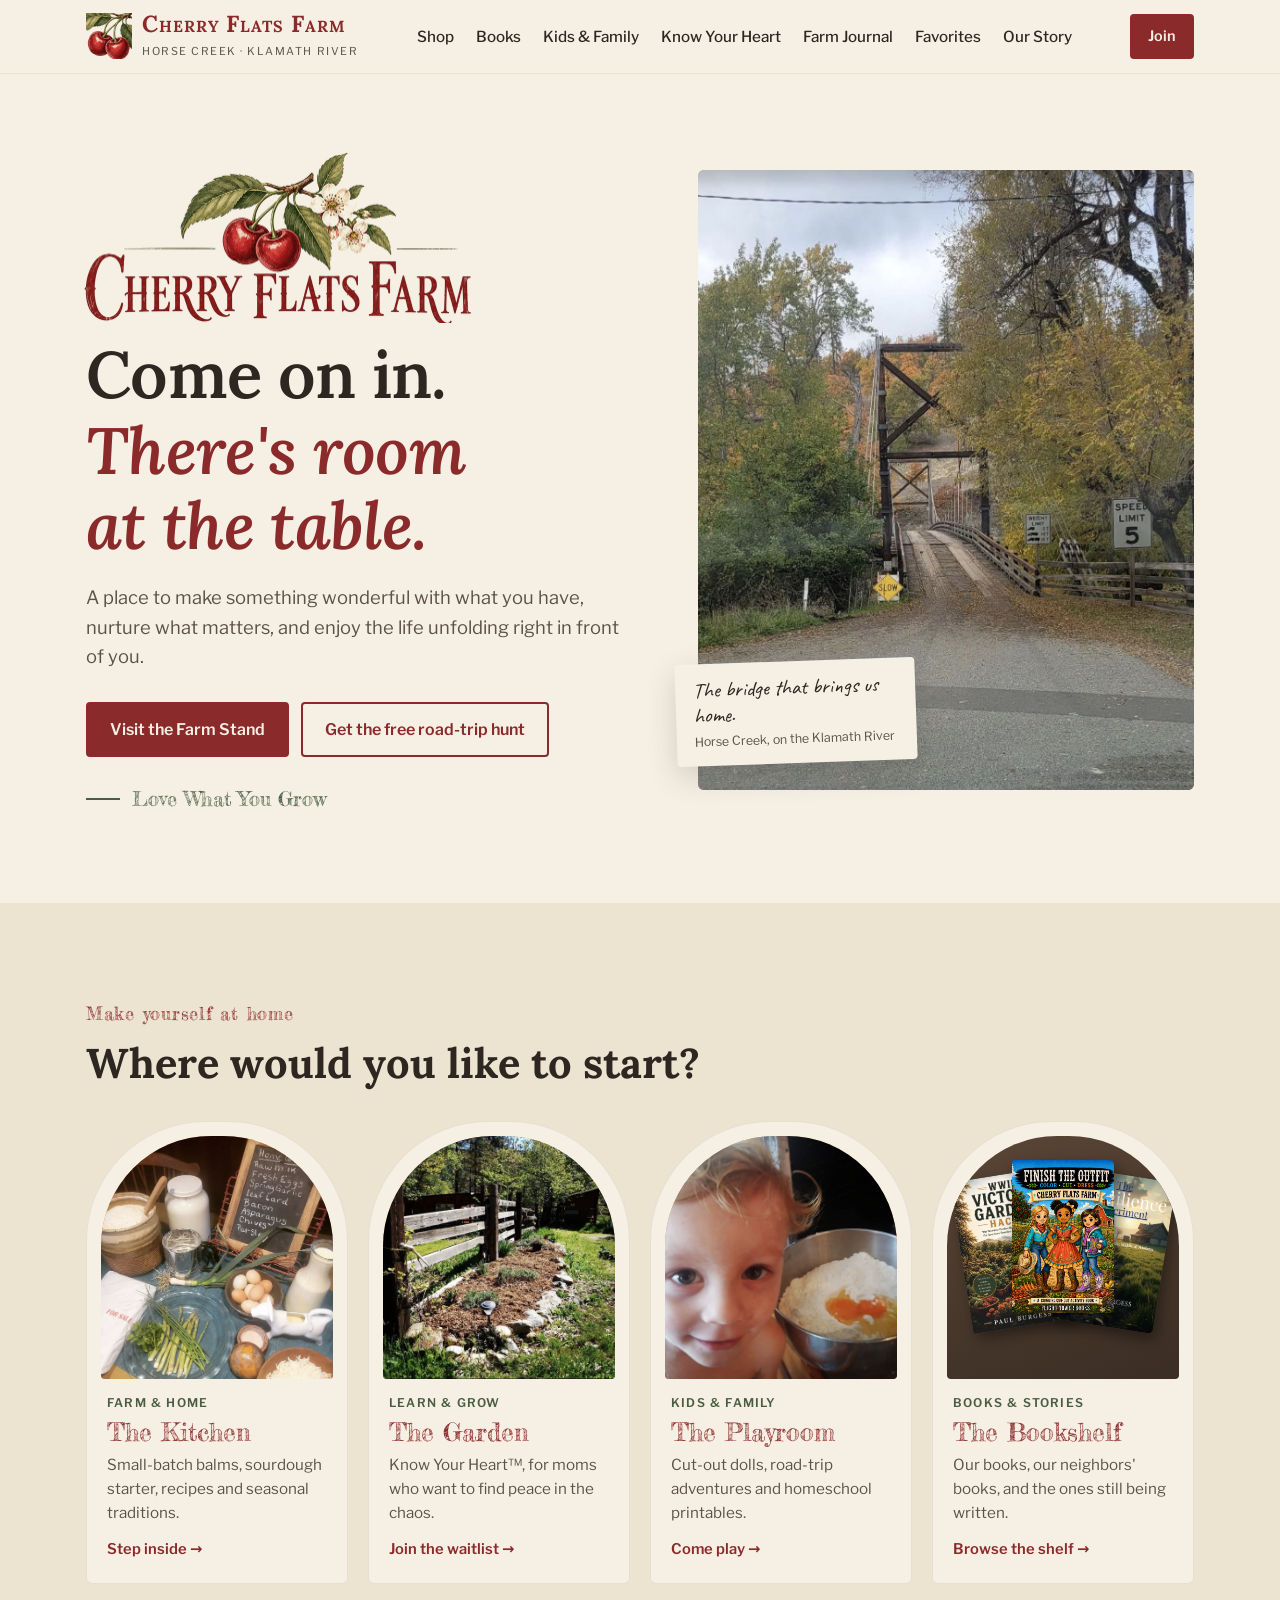
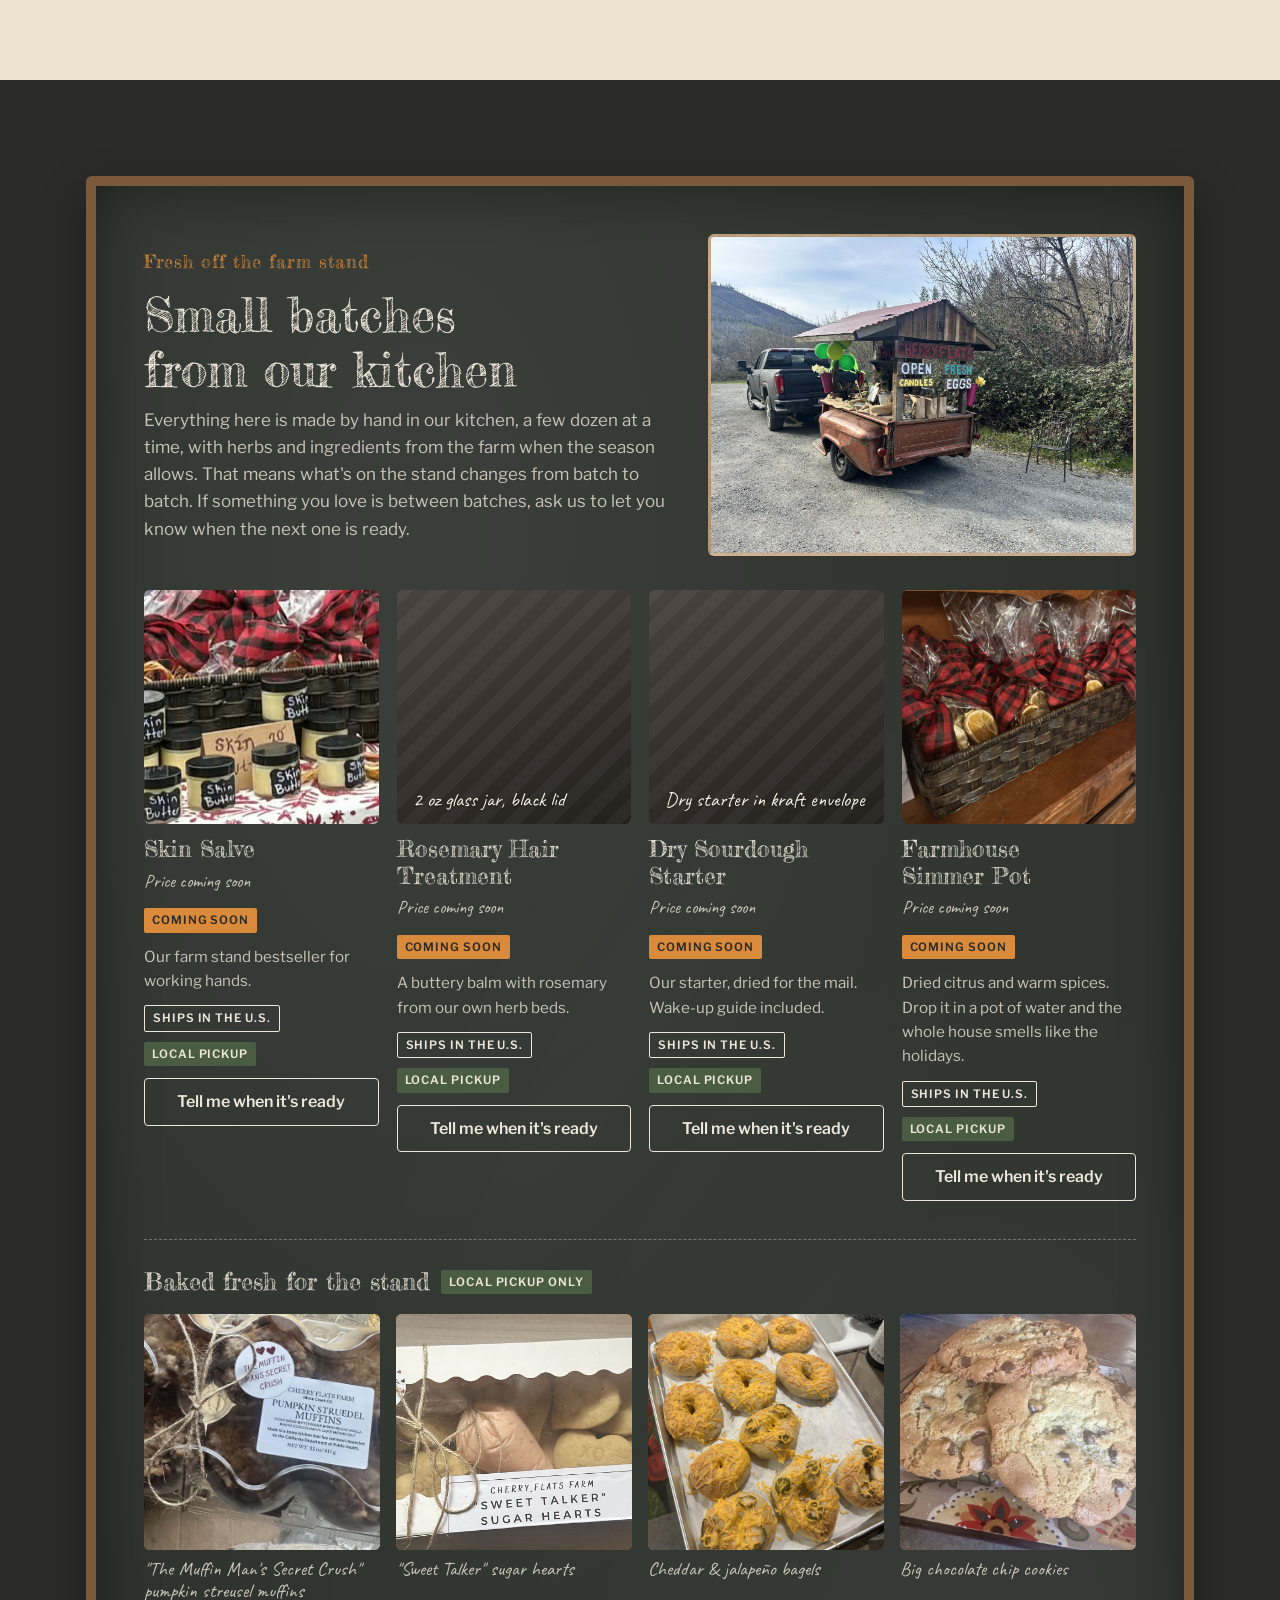
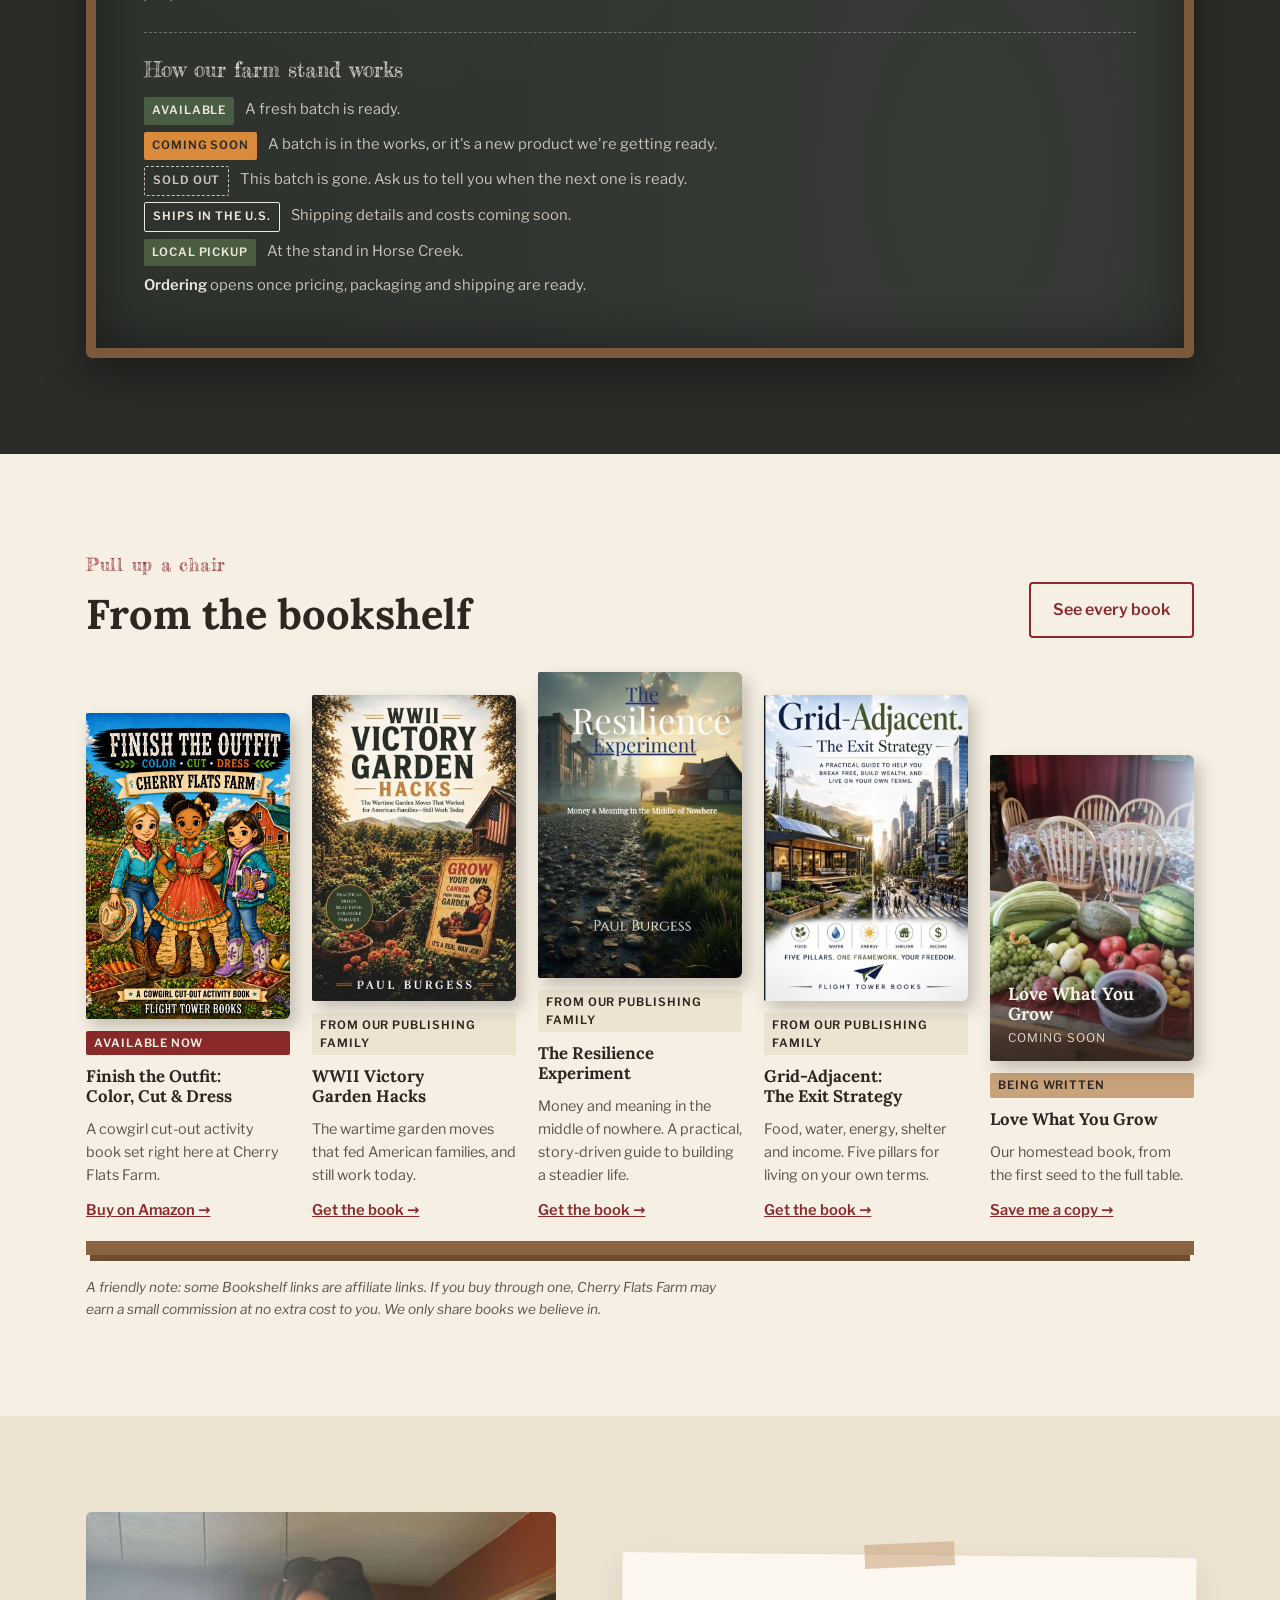
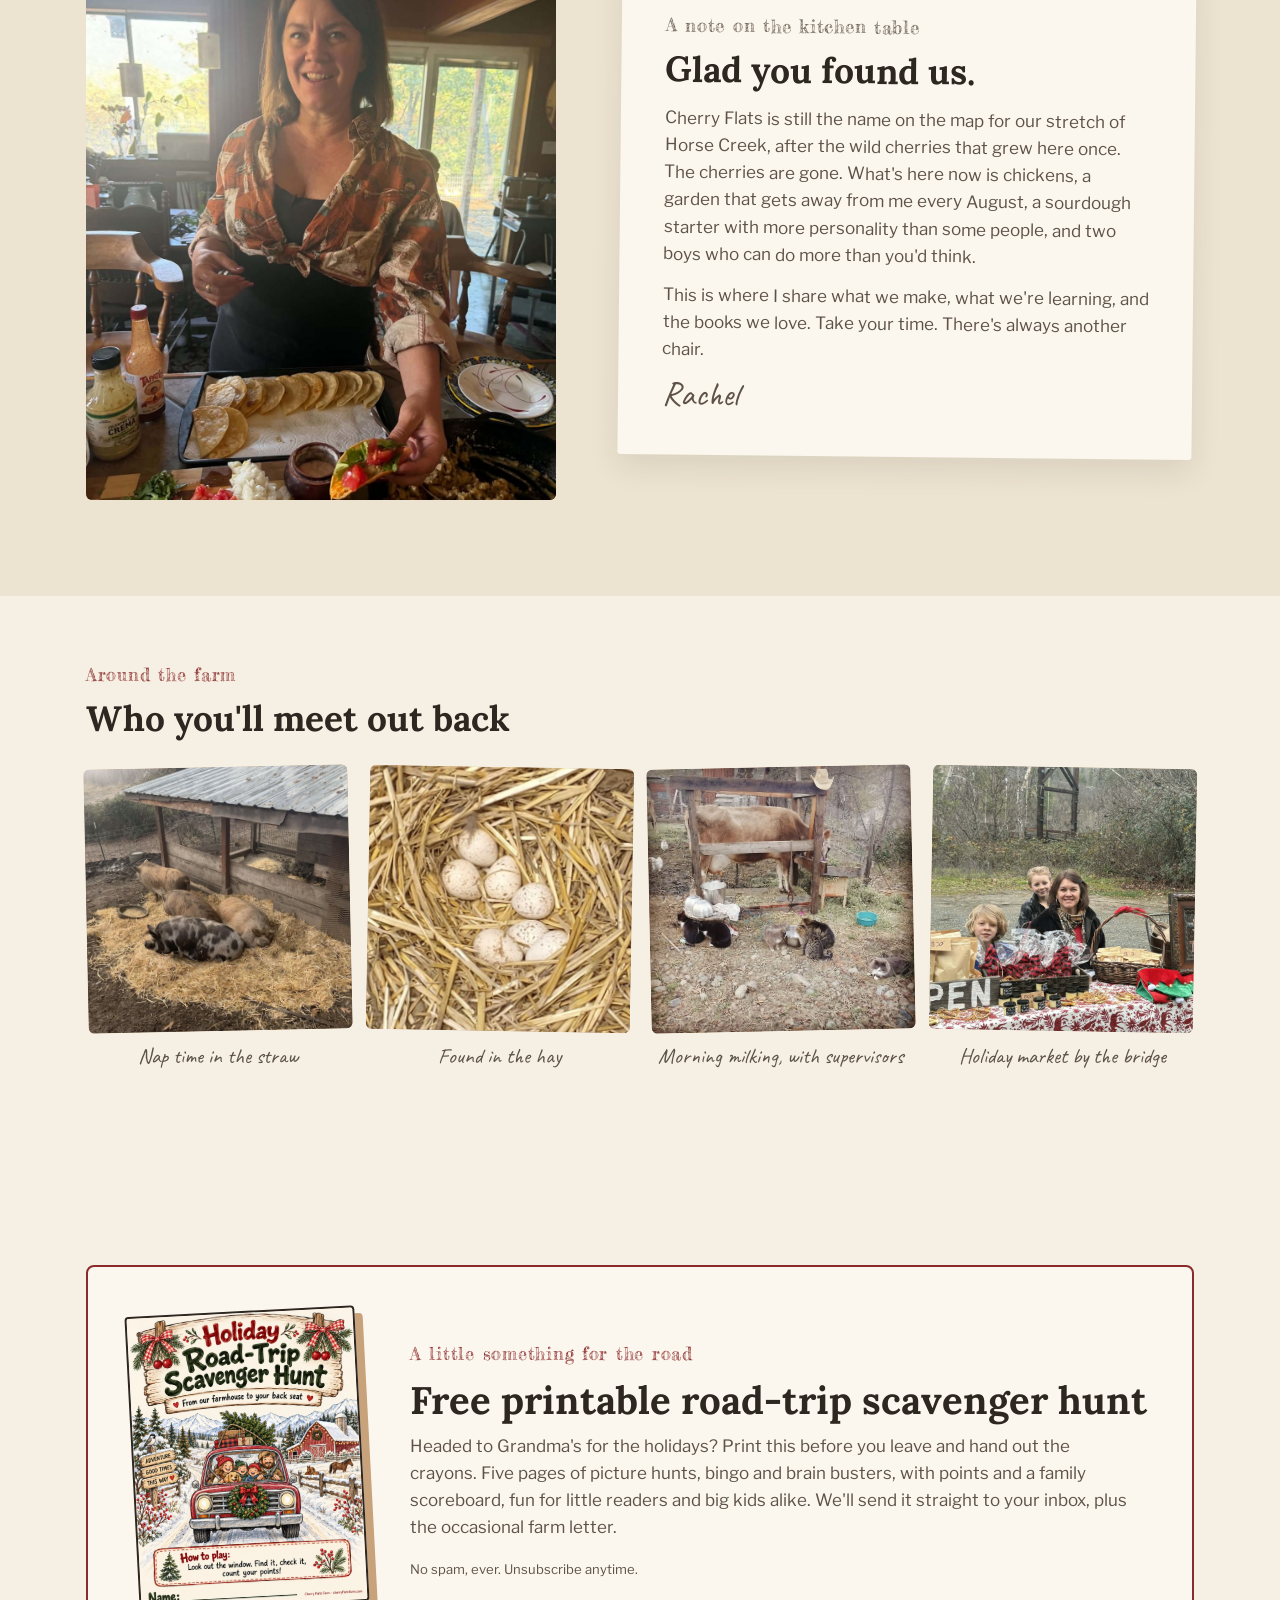
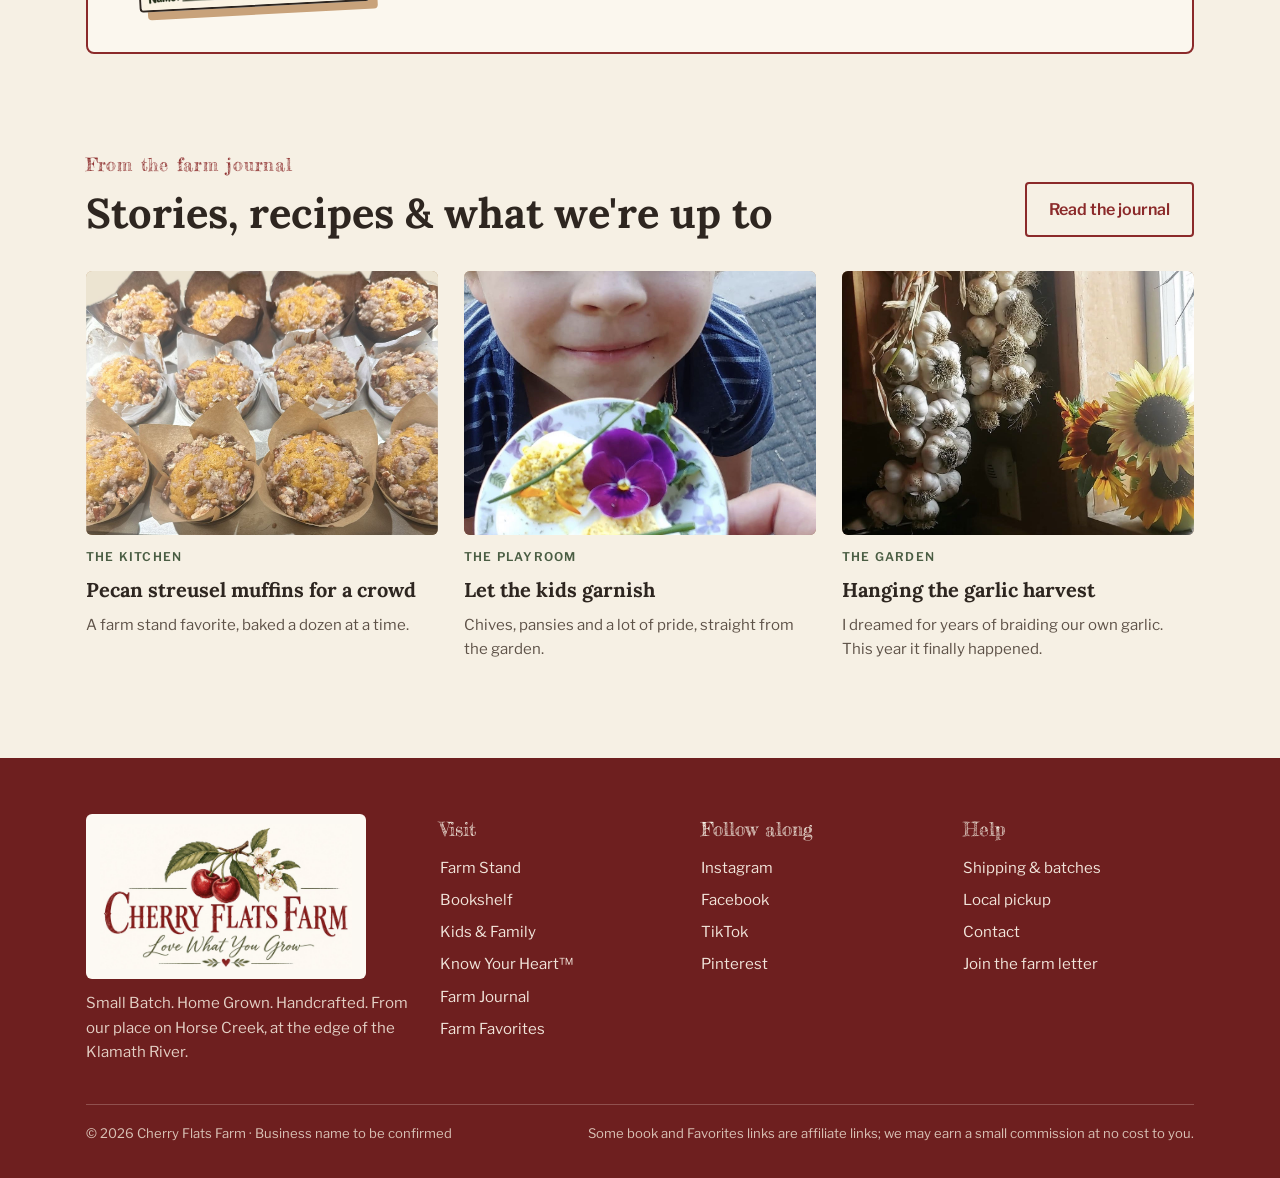
==== commit 413495e7: "Connect free scavenger hunt signup to Kit form; show real cover Co-Authored-By: Claude Opus 5.5 <nor" ====
--- a/index.html
+++ b/index.html
@@ -245,30 +245,13 @@
   <section class="band" id="gift">
     <div class="wrap">
       <div class="gift-box">
-        <div class="gift-art" aria-hidden="true">
-          <span class="gt">Holiday Road-Trip Scavenger Hunt</span>
-          <ul>
-            <li>A red barn</li>
-            <li>Cows lying down</li>
-            <li>A license plate from Oregon</li>
-            <li>Someone singing</li>
-            <li>A bridge over a river</li>
-            <li>A hawk on a fence post</li>
-          </ul>
-        </div>
+        <img class="gift-cover" src="scavenger-hunt-cover-preview.jpg" alt="Cover of the free Holiday Road-Trip Scavenger Hunt printable: a red truck with a wreath driving past a snowy red barn" width="1200" height="1553" loading="lazy">
         <div>
           <p class="eyebrow">A little something for the road</p>
           <h2>Free printable road-trip scavenger hunt</h2>
-          <p class="lede">Headed to Grandma's for the holidays? Print this before you leave, hand out the pencils, and win back an hour of quiet. We'll send it straight to your inbox, plus the occasional farm letter.</p>
-          <p class="preview-note" id="preview-note"><b>Preview only:</b> this sign-up isn't connected yet, so nothing typed here would be saved. It opens before launch.</p>
-          <!-- SIGNUP DESTINATION (not connected): Cherry Flats email list + automatic welcome email with the PDF. -->
-          <form class="gift-form" id="giftForm" novalidate aria-describedby="preview-note">
-            <label for="gift-name">First name</label>
-            <input id="gift-name" name="name" type="text" placeholder="First name" autocomplete="given-name" disabled>
-            <label for="gift-email">Email address</label>
-            <input id="gift-email" name="email" type="email" placeholder="Email address" autocomplete="email" disabled>
-            <button class="btn btn-red" type="submit" disabled>Sign-up opens soon</button>
-          </form>
+          <p class="lede">Headed to Grandma's for the holidays? Print this before you leave and hand out the crayons. Five pages of picture hunts, bingo and brain busters, with points and a family scoreboard, fun for little readers and big kids alike. We'll send it straight to your inbox, plus the occasional farm letter.</p>
+          <!-- Kit form "Road Trip Scavenger Hunt": signs people up and emails them the PDF. -->
+          <div class="kit-form"><script async data-uid="9f25c429f0" src="https://rachel-bagwell.kit.com/9f25c429f0/index.js"></script></div>
           <p class="fine">No spam, ever. Unsubscribe anytime.</p>
         </div>
       </div>
@@ -415,8 +398,6 @@
 }
 renderStand();
 
-// Sign-up is not connected yet: block submission so nobody is told they subscribed.
-document.getElementById("giftForm").addEventListener("submit", e => e.preventDefault());
 
 // Slim the sticky header once the visitor starts scrolling.
 const hdr = document.querySelector("header");
--- a/style.css
+++ b/style.css
@@ -164,6 +164,12 @@
 
 /* gift */
 .gift-box{display:grid;grid-template-columns:auto 1fr;gap:clamp(24px,4vw,48px);align-items:center;border:2px solid var(--cherry);border-radius:8px;padding:clamp(24px,4vw,44px);background:#FBF7EE}
+.gift-cover{width:clamp(150px,20vw,230px);height:auto;border:2px solid var(--ink);border-radius:4px;transform:rotate(-3deg);box-shadow:8px 8px 0 var(--kraft);display:block}
+.kit-form{margin-top:18px}
+.kit-form .formkit-form{max-width:100%!important;border:0!important;background:transparent!important;font-family:inherit!important}
+.kit-form .formkit-form [data-style="clean"]{padding:0!important}
+.kit-form .formkit-input{font-family:inherit!important;border:2px solid var(--kraft)!important;background:var(--flour)!important;color:var(--ink)!important}
+.kit-form .formkit-submit{background:var(--cherry)!important;font-family:inherit!important}
 .gift-art{width:clamp(140px,18vw,200px);aspect-ratio:3/4;background:var(--flour);border:2px solid var(--ink);border-radius:4px;padding:14px;display:flex;flex-direction:column;gap:8px;transform:rotate(-4deg);box-shadow:8px 8px 0 var(--kraft)}
 .gift-art .gt{font-family:var(--f-chalk);font-size:1.05rem;color:var(--cherry);line-height:1.1}
 .gift-art ul{list-style:none;margin:0;padding:0;font-size:.72rem;display:flex;flex-direction:column;gap:5px}
@@ -175,7 +181,7 @@
 .gift-form input{flex:1 1 220px;min-width:0;font:inherit;padding:12px 14px;border:2px solid var(--kraft);border-radius:4px;background:var(--flour);color:var(--ink)}
 .fine{font-size:.82rem;color:var(--ink-soft);margin-top:10px}
 .thanks{margin-top:16px;font-family:var(--f-hand);font-size:1.5rem;color:var(--pine)}
-@media (max-width:640px){.gift-box{grid-template-columns:1fr}.gift-art{margin:0 auto}}
+@media (max-width:640px){.gift-box{grid-template-columns:1fr}.gift-art,.gift-cover{margin:0 auto}}
 
 /* journal */
 .journal-grid{display:grid;grid-template-columns:repeat(3,1fr);gap:26px}
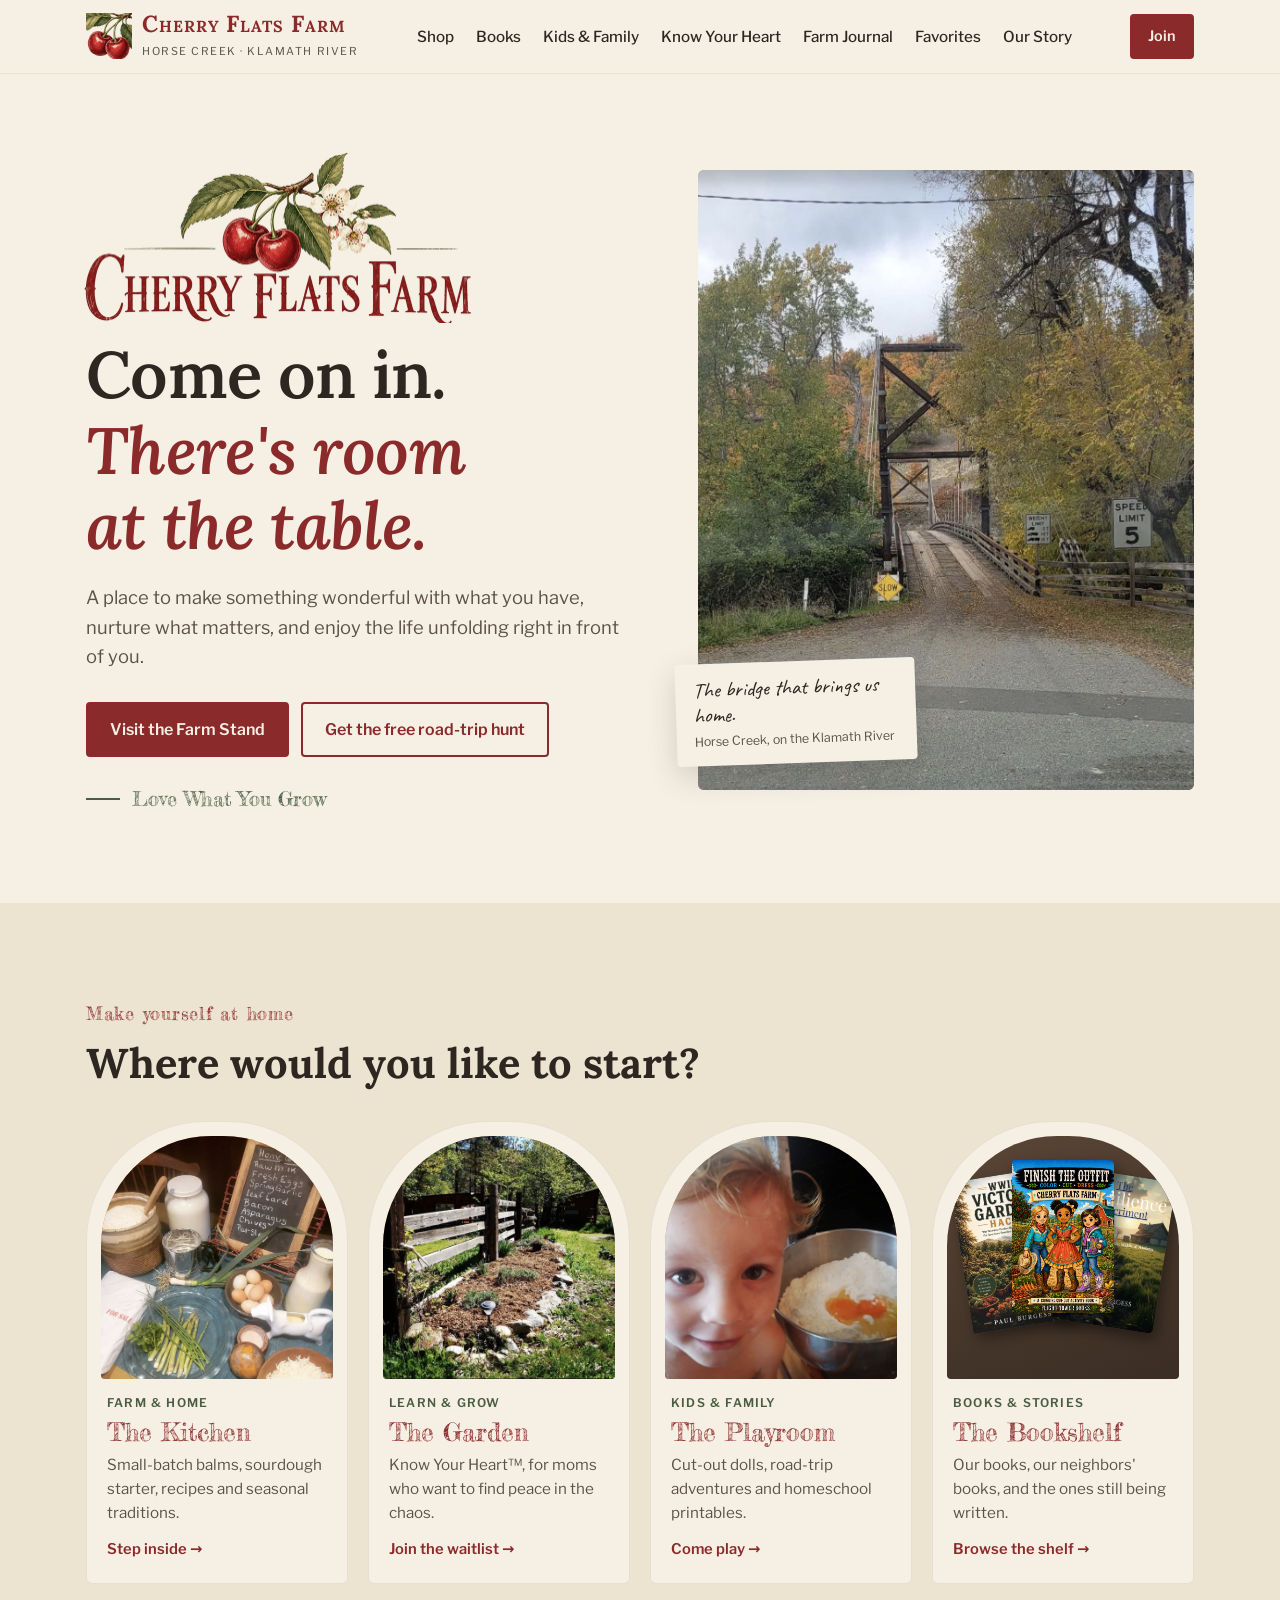
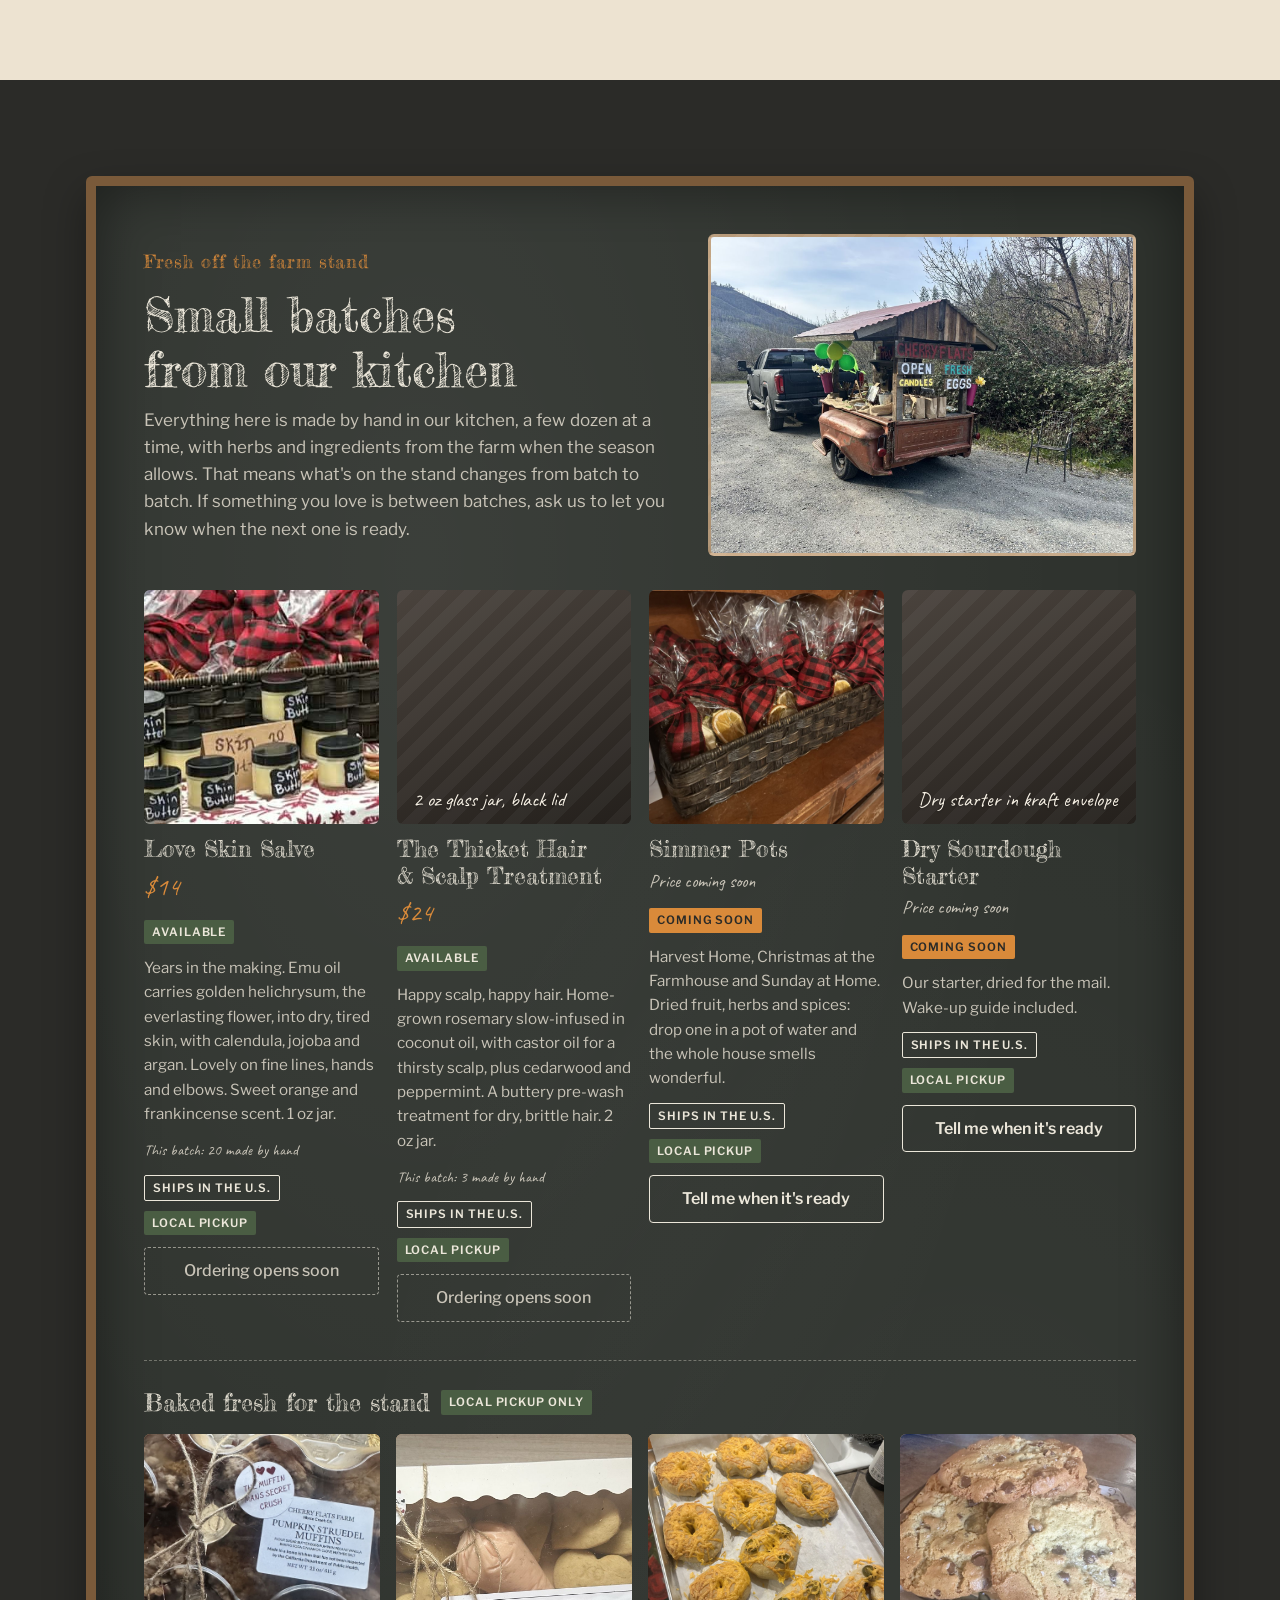
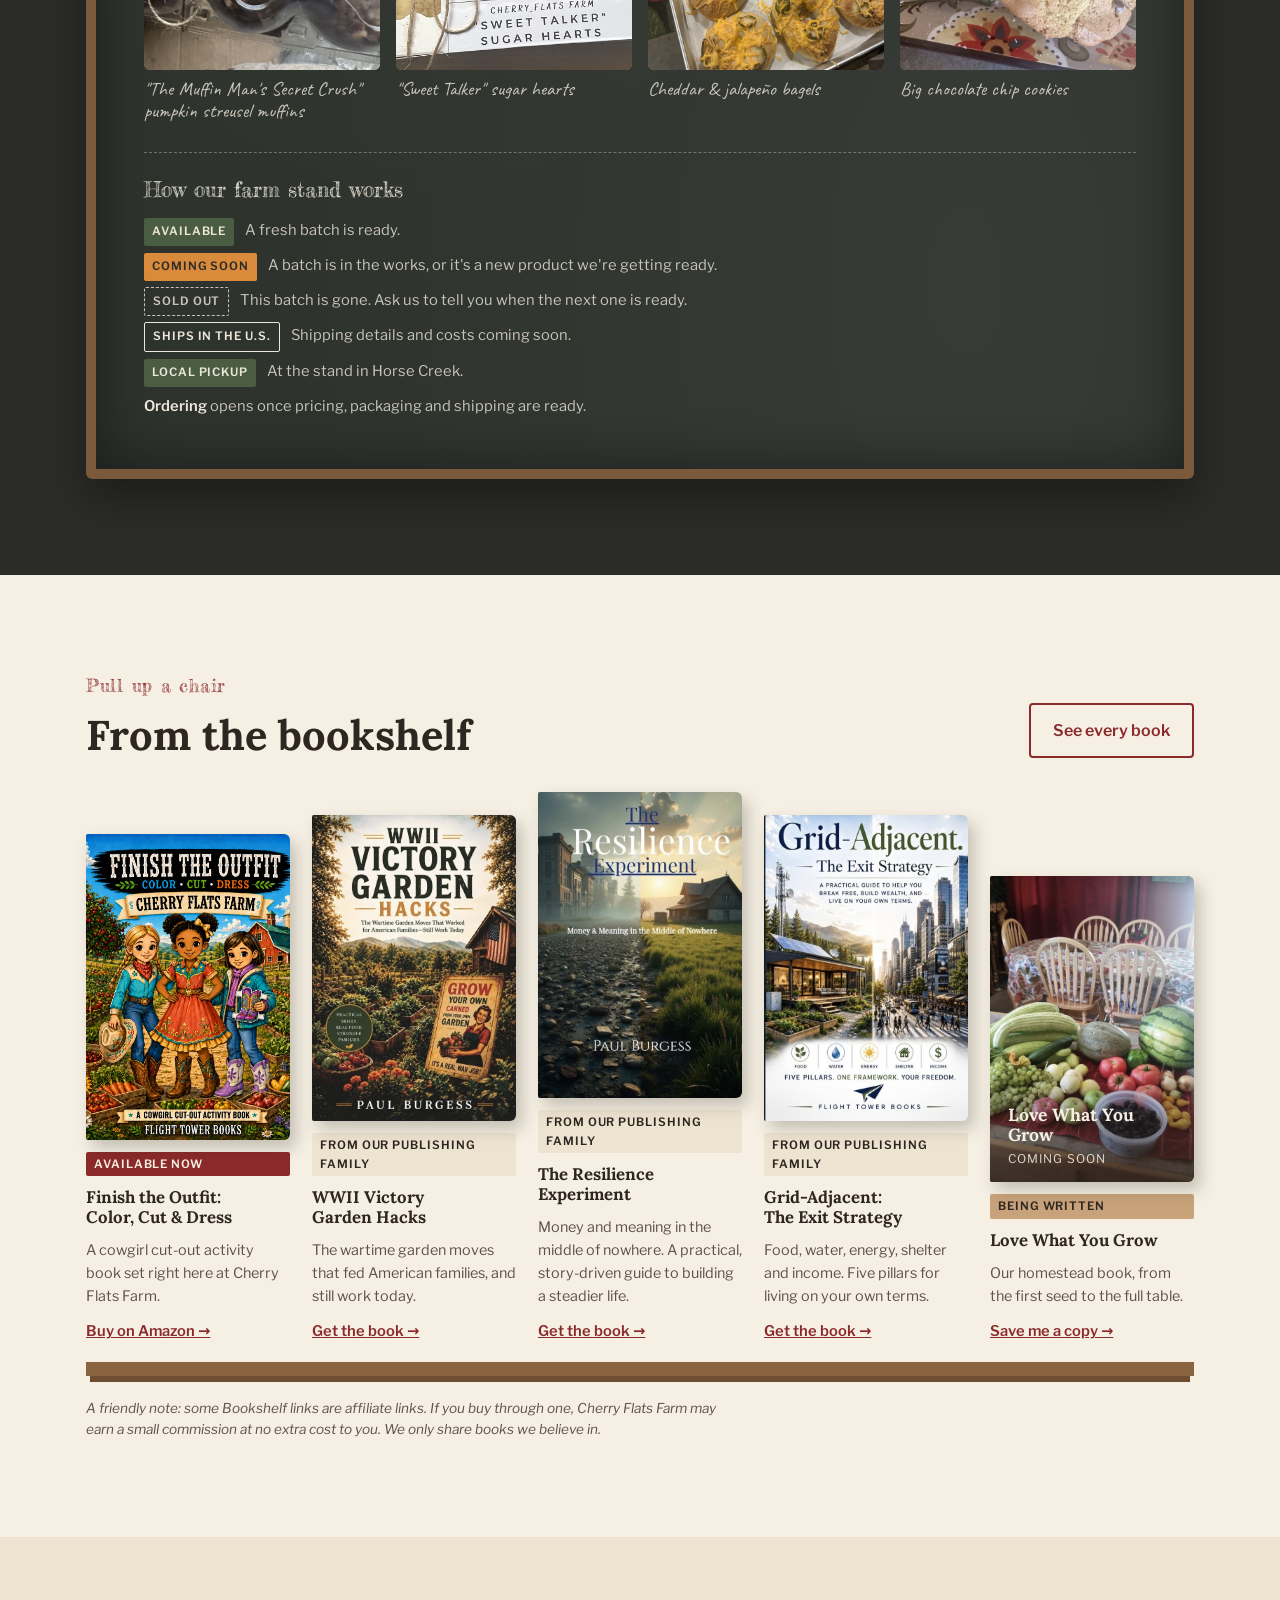
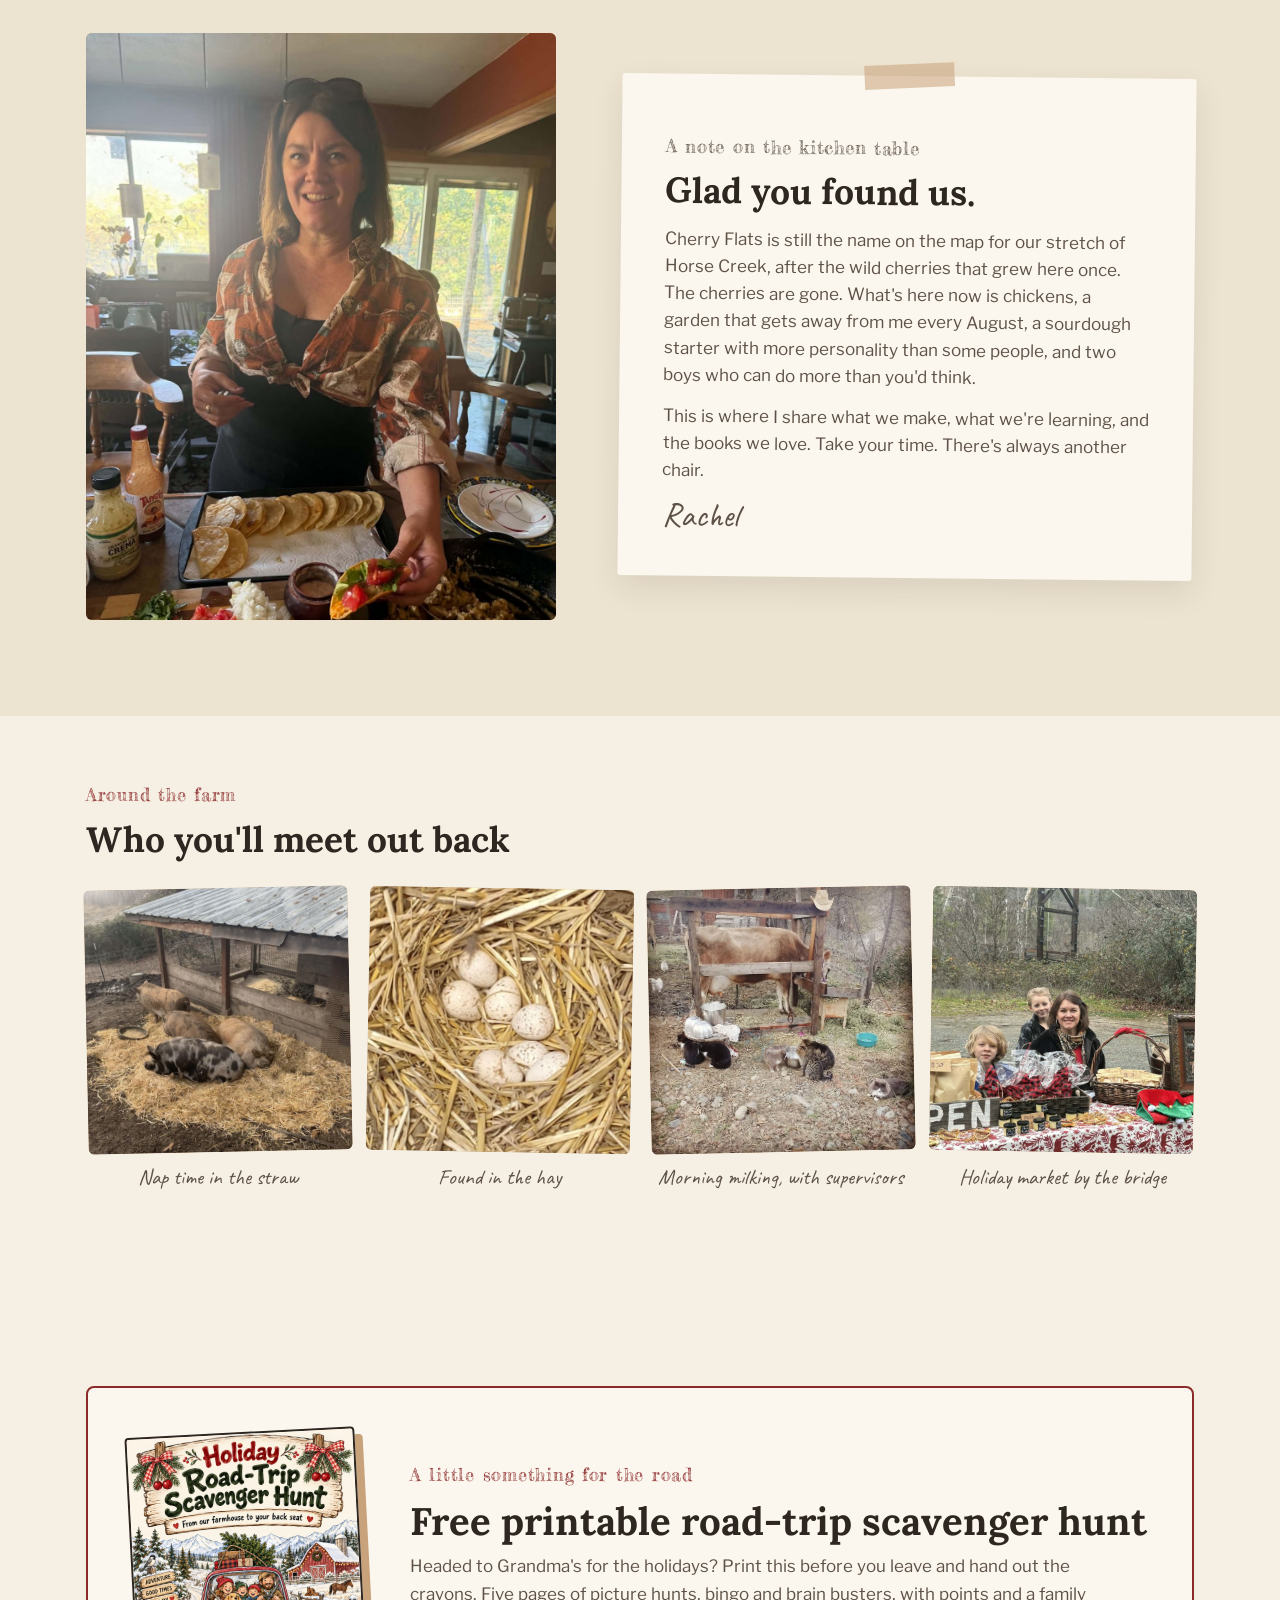
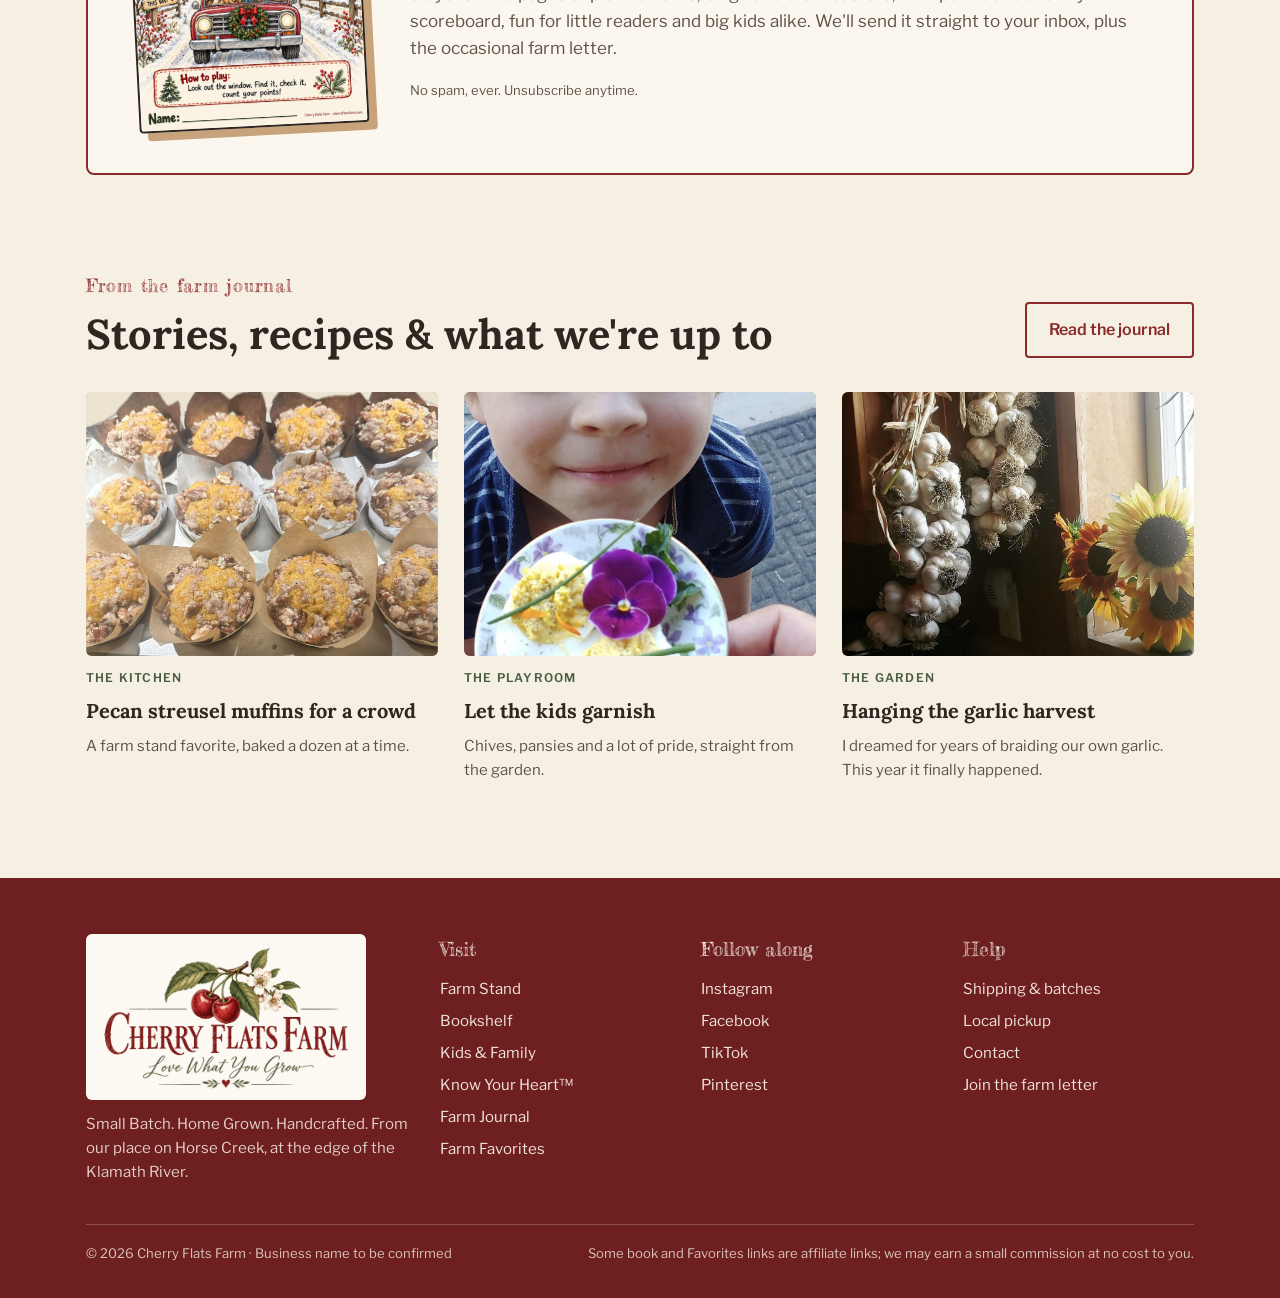
==== commit 5b269e4f: "Farm Stand: Love Skin Salve and The Thicket with prices and batch counts; Buy buttons ready for Squa" ====
--- a/index.html
+++ b/index.html
@@ -363,14 +363,17 @@
 const CHECKOUT_ENABLED = false;   // stays false until inventory, pricing, shipping and payments are ready
 const PREORDERS_ENABLED = false;  // preorders only with Rachel's approval
 const FARM_STAND = [
-  { name:"Skin Salve", img:"skin-butter-jars.jpg", alt:"Small glass jars with black lids and chalkboard labels on the holiday market table",
-    desc:"Our farm stand bestseller for working hands.", status:"coming-soon", price:null, quantity:null, delivery:["ship","pickup"] },
-  { name:"Rosemary Hair Treatment", img:null, placeholder:"2 oz glass jar, black lid",
-    desc:"A buttery balm with rosemary from our own herb beds.", status:"coming-soon", price:null, quantity:null, delivery:["ship","pickup"] },
+  { name:"Love Skin Salve", img:"skin-butter-jars.jpg", alt:"Small glass jars of Love Skin Salve with black lids",
+    desc:"Years in the making. Emu oil carries golden helichrysum, the everlasting flower, into dry, tired skin, with calendula, jojoba and argan. Lovely on fine lines, hands and elbows. Sweet orange and frankincense scent. 1 oz jar.",
+    status:"available", price:"$14", quantity:20, delivery:["ship","pickup"], link:null },
+  { name:"The Thicket Hair & Scalp Treatment", img:null, placeholder:"2 oz glass jar, black lid",
+    desc:"Happy scalp, happy hair. Home-grown rosemary slow-infused in coconut oil, with castor oil for a thirsty scalp, plus cedarwood and peppermint. A buttery pre-wash treatment for dry, brittle hair. 2 oz jar.",
+    status:"available", price:"$24", quantity:3, delivery:["ship","pickup"], link:null },
+  { name:"Simmer Pots", img:"simmer-pots.jpg", alt:"Simmer pot bags of dried oranges and spices tied with red buffalo-check bows in a woven basket",
+    desc:"Harvest Home, Christmas at the Farmhouse and Sunday at Home. Dried fruit, herbs and spices: drop one in a pot of water and the whole house smells wonderful.",
+    status:"coming-soon", price:"$10 · 3 for $25", quantity:null, delivery:["ship","pickup"], link:null },
   { name:"Dry Sourdough Starter", img:null, placeholder:"Dry starter in kraft envelope",
-    desc:"Our starter, dried for the mail. Wake-up guide included.", status:"coming-soon", price:null, quantity:null, delivery:["ship","pickup"] },
-  { name:"Farmhouse Simmer Pot", img:"simmer-pots.jpg", alt:"Simmer pot bags of dried oranges and spices tied with red buffalo-check bows in a woven basket",
-    desc:"Dried citrus and warm spices. Drop it in a pot of water and the whole house smells like the holidays.", status:"coming-soon", price:null, quantity:null, delivery:["ship","pickup"] },
+    desc:"Our starter, dried for the mail. Wake-up guide included.", status:"coming-soon", price:null, quantity:null, delivery:["ship","pickup"], link:null },
 ];
 const STATUS = { "available":["Available","s-avail"], "sold-out":["Sold out","s-out"], "coming-soon":["Coming soon","s-soon"] };
 const DELIVERY = { ship:["Ships in the U.S.","d-ship"], pickup:["Local pickup","d-pick"], digital:["Digital delivery","d-digital"] };
@@ -385,7 +388,7 @@
     const qty = (p.status==="available" && p.quantity) ? `<p class="batch-size">This batch: ${esc(p.quantity)} made by hand</p>` : "";
     const tags = p.delivery.map(d => DELIVERY[d]).filter(Boolean).map(([t,c]) => `<span class="note-tag ${c}">${t}</span>`).join("");
     let action;
-    if (p.status==="available" && CHECKOUT_ENABLED) action = `<a class="btn buy" href="#stand" data-dest="cherry-flats-checkout-tbd">Add to basket</a>`;
+    if (p.status==="available" && CHECKOUT_ENABLED && p.link) action = `<a class="btn buy" href="${esc(p.link)}" target="_blank" rel="noopener">Buy now · ship or pick up</a>`;
     else if (p.status==="available") action = `<span class="btn buy is-off" aria-disabled="true" data-dest="cherry-flats-checkout-tbd">Ordering opens soon</span>`;
     else action = `<a class="btn restock" href="#gift" data-dest="email-list-restock">Tell me when it's ready</a>`;
     return `<div class="item" data-status="${esc(p.status)}">${photo}
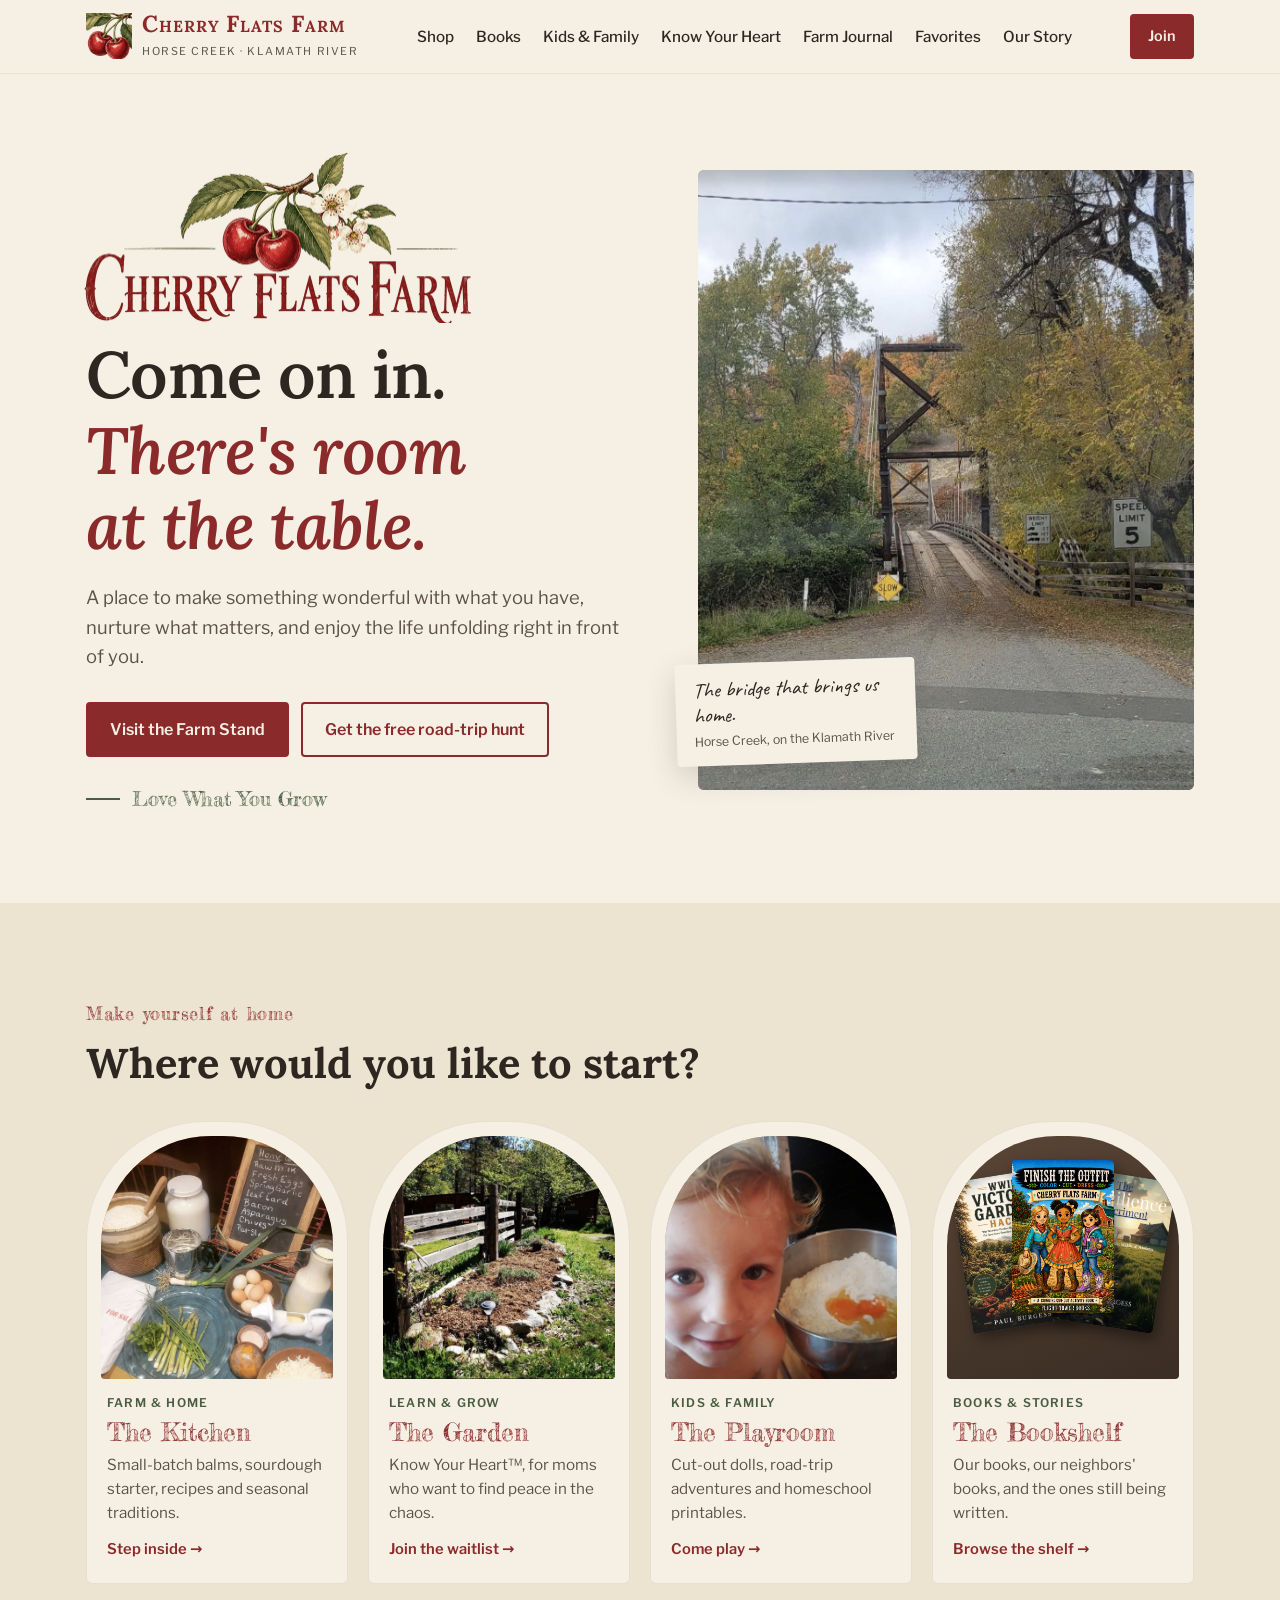
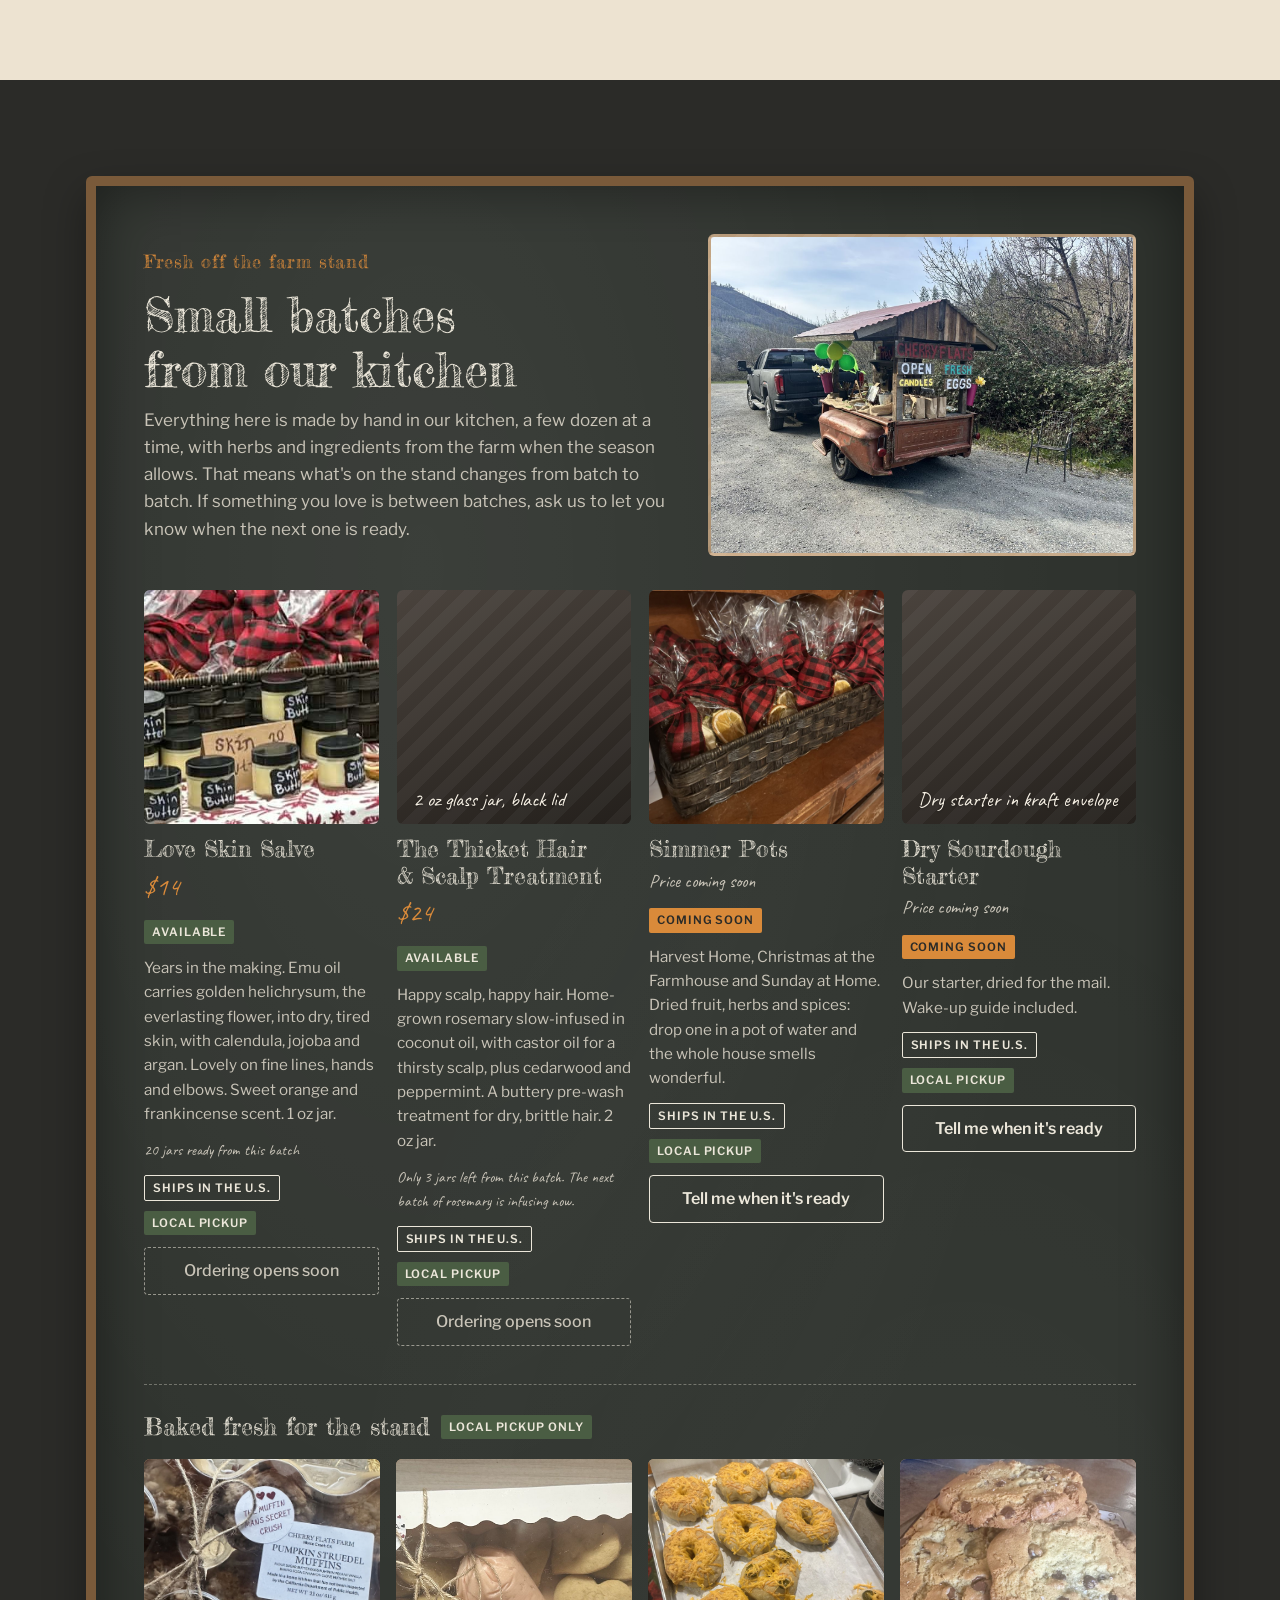
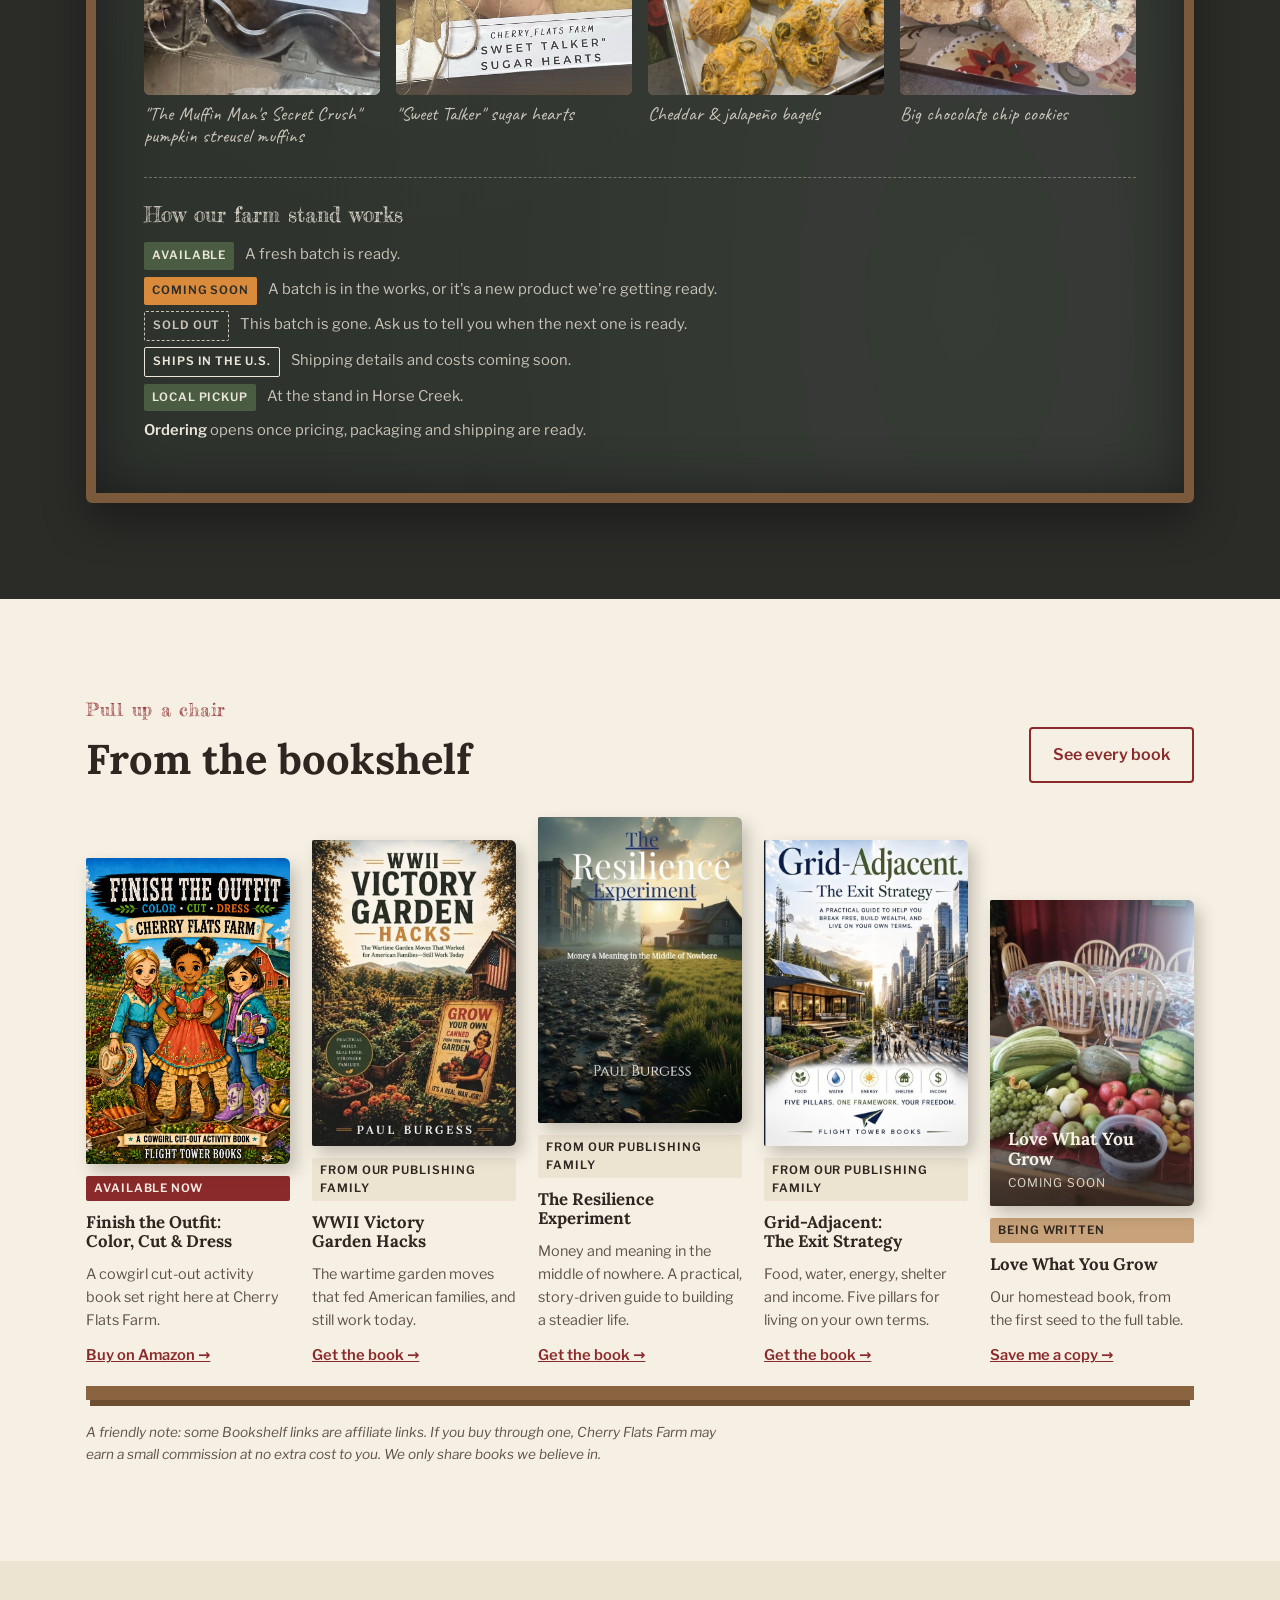
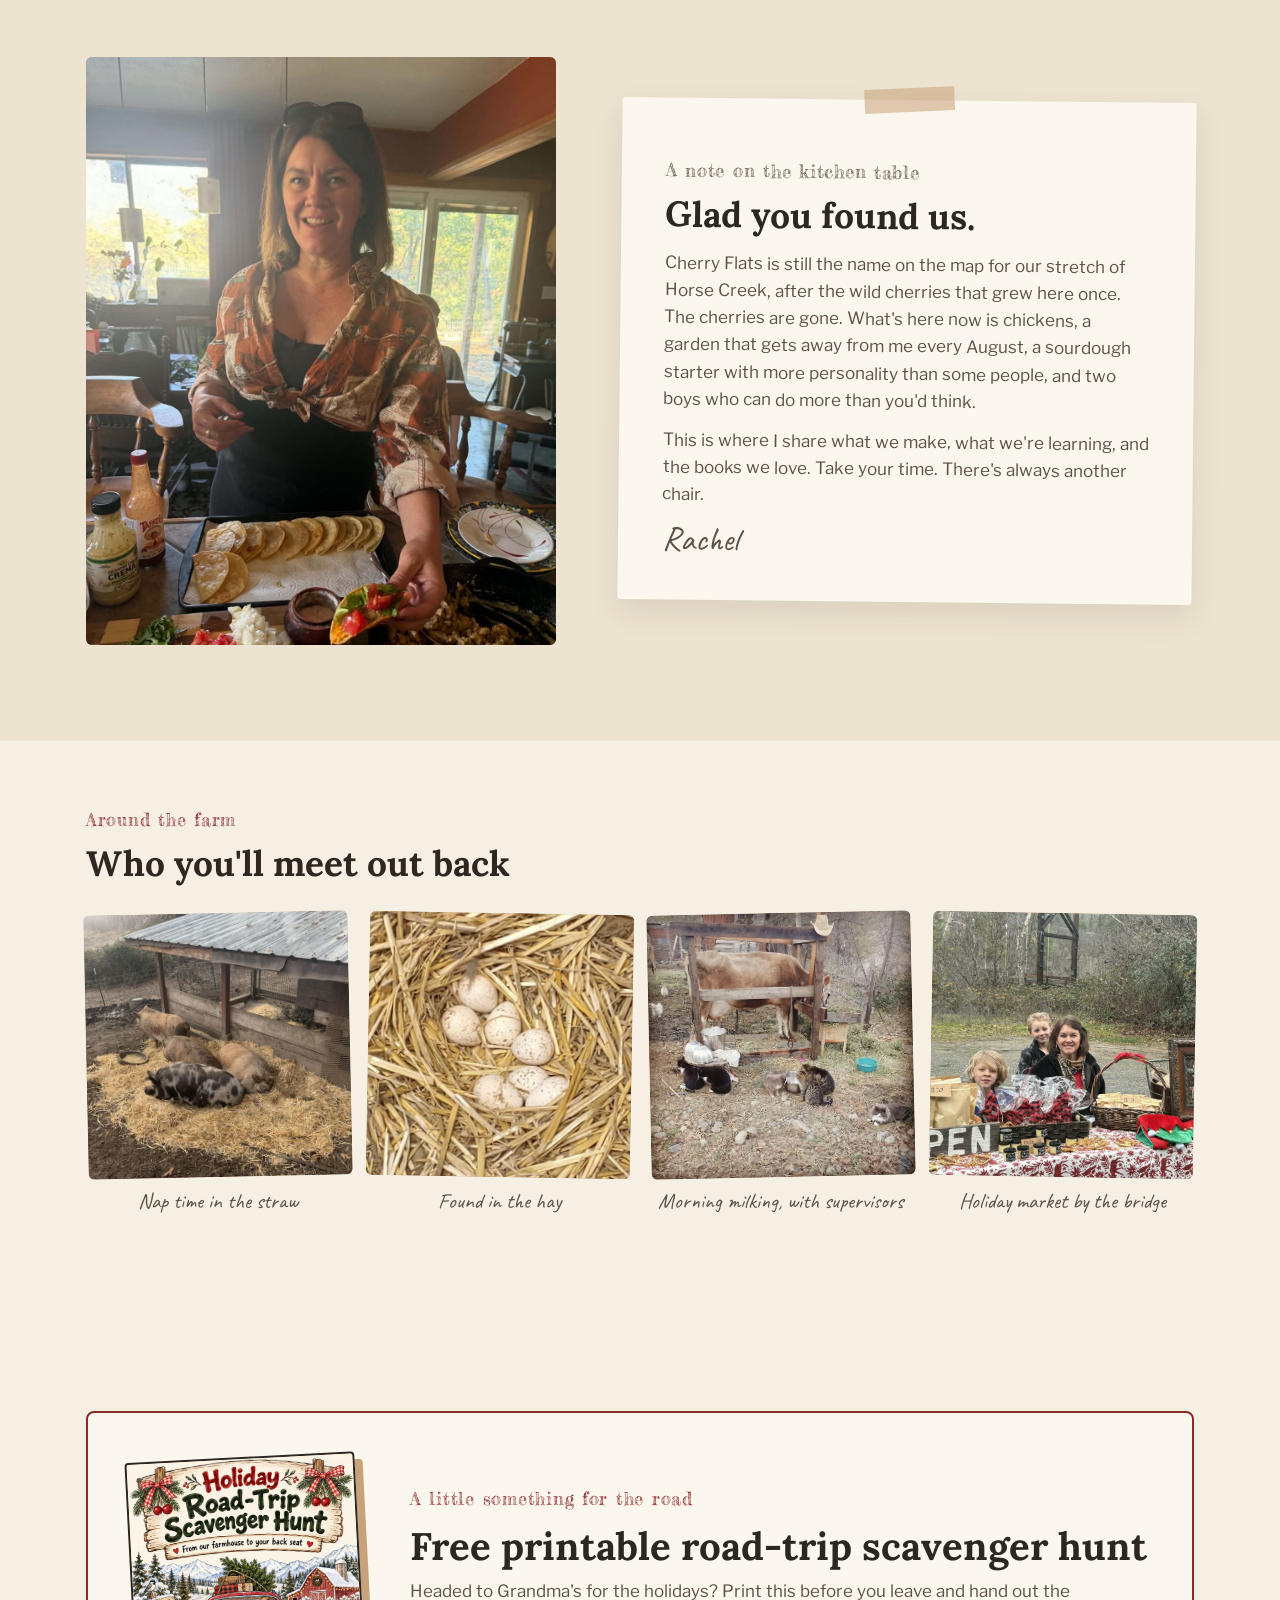
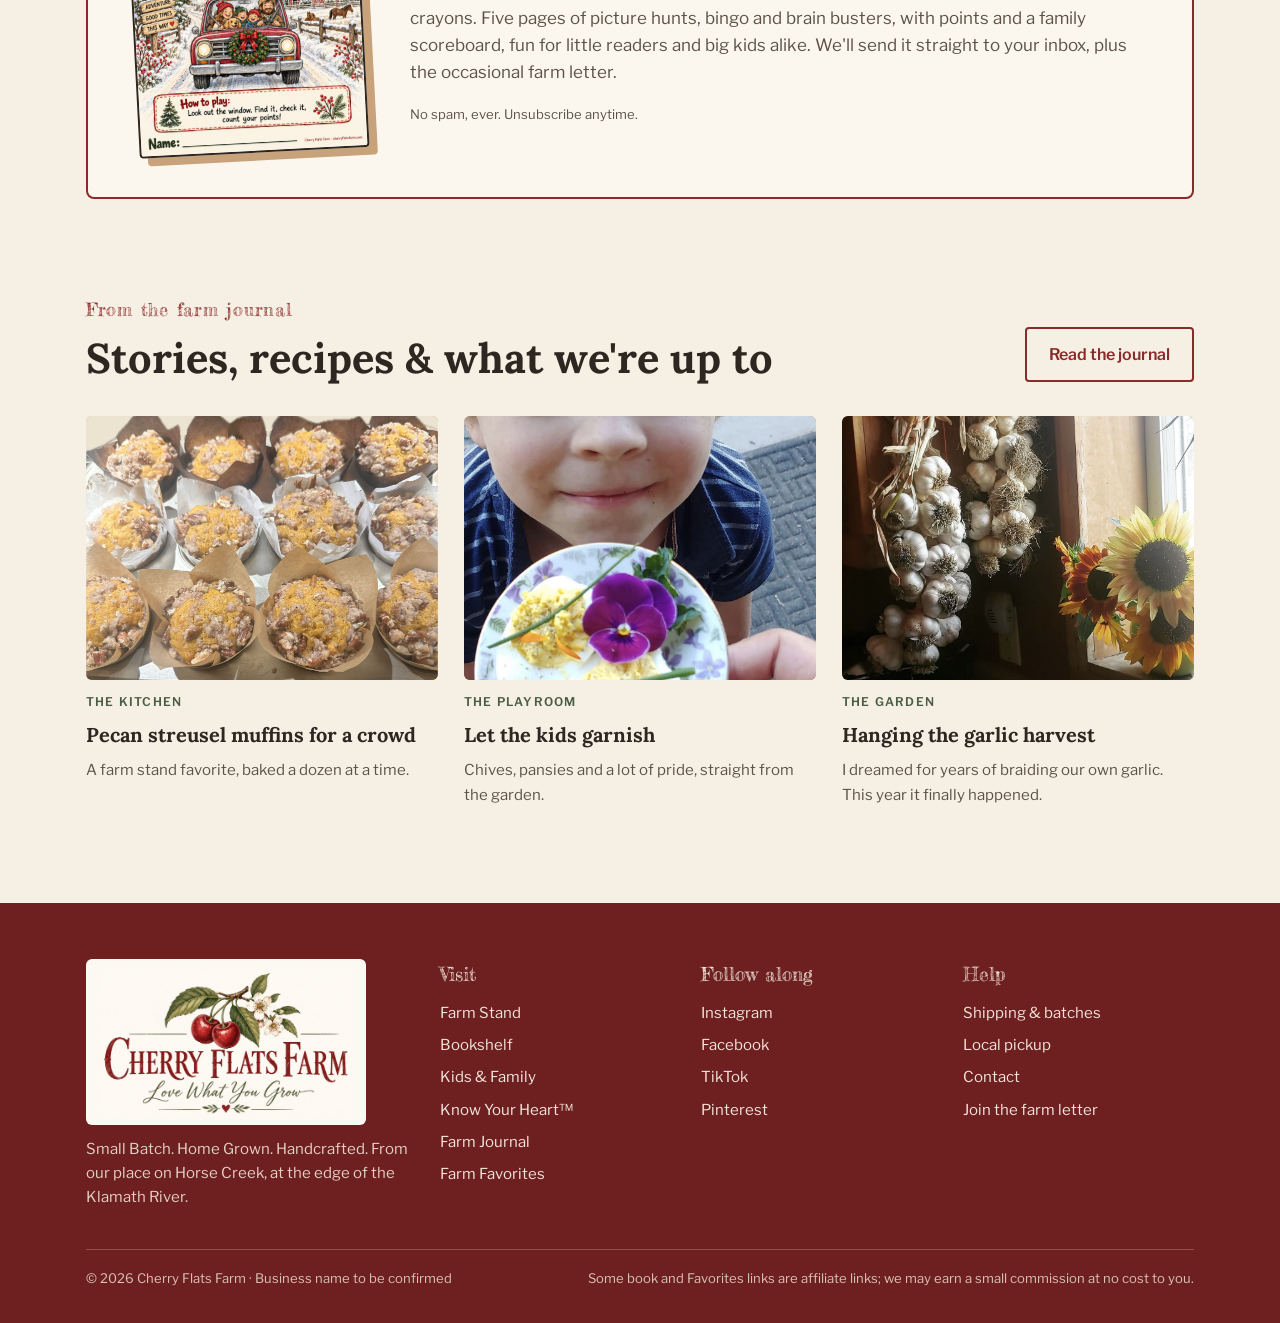
==== commit 2a2e9449: "Add salve Square link; honest batch notes Co-Authored-By: Claude Opus 5.5 <noreply@anthropic.com> Cl" ====
--- a/index.html
+++ b/index.html
@@ -365,10 +365,10 @@
 const FARM_STAND = [
   { name:"Love Skin Salve", img:"skin-butter-jars.jpg", alt:"Small glass jars of Love Skin Salve with black lids",
     desc:"Years in the making. Emu oil carries golden helichrysum, the everlasting flower, into dry, tired skin, with calendula, jojoba and argan. Lovely on fine lines, hands and elbows. Sweet orange and frankincense scent. 1 oz jar.",
-    status:"available", price:"$14", quantity:20, delivery:["ship","pickup"], link:null },
+    status:"available", price:"$14", quantity:20, delivery:["ship","pickup"], link:"https://square.link/u/uocZfoyv" },
   { name:"The Thicket Hair & Scalp Treatment", img:null, placeholder:"2 oz glass jar, black lid",
     desc:"Happy scalp, happy hair. Home-grown rosemary slow-infused in coconut oil, with castor oil for a thirsty scalp, plus cedarwood and peppermint. A buttery pre-wash treatment for dry, brittle hair. 2 oz jar.",
-    status:"available", price:"$24", quantity:3, delivery:["ship","pickup"], link:null },
+    status:"available", price:"$24", quantity:3, note:"Only 3 jars left from this batch. The next batch of rosemary is infusing now.", delivery:["ship","pickup"], link:null },
   { name:"Simmer Pots", img:"simmer-pots.jpg", alt:"Simmer pot bags of dried oranges and spices tied with red buffalo-check bows in a woven basket",
     desc:"Harvest Home, Christmas at the Farmhouse and Sunday at Home. Dried fruit, herbs and spices: drop one in a pot of water and the whole house smells wonderful.",
     status:"coming-soon", price:"$10 · 3 for $25", quantity:null, delivery:["ship","pickup"], link:null },
@@ -385,7 +385,7 @@
     const photo = p.img ? `<div class="photo dark"><img src="${esc(p.img)}" alt="${esc(p.alt||"")}" loading="lazy"></div>`
                         : `<div class="photo dark"><span>${esc(p.placeholder||p.name)}</span></div>`;
     const price = (p.status==="available" && p.price) ? `<span class="price">${esc(p.price)}</span>` : `<span class="price-soon">Price coming soon</span>`;
-    const qty = (p.status==="available" && p.quantity) ? `<p class="batch-size">This batch: ${esc(p.quantity)} made by hand</p>` : "";
+    const qty = (p.status==="available" && p.note) ? `<p class="batch-size">${esc(p.note)}</p>` : (p.status==="available" && p.quantity) ? `<p class="batch-size">${esc(p.quantity)} jars ready from this batch</p>` : "";
     const tags = p.delivery.map(d => DELIVERY[d]).filter(Boolean).map(([t,c]) => `<span class="note-tag ${c}">${t}</span>`).join("");
     let action;
     if (p.status==="available" && CHECKOUT_ENABLED && p.link) action = `<a class="btn buy" href="${esc(p.link)}" target="_blank" rel="noopener">Buy now · ship or pick up</a>`;
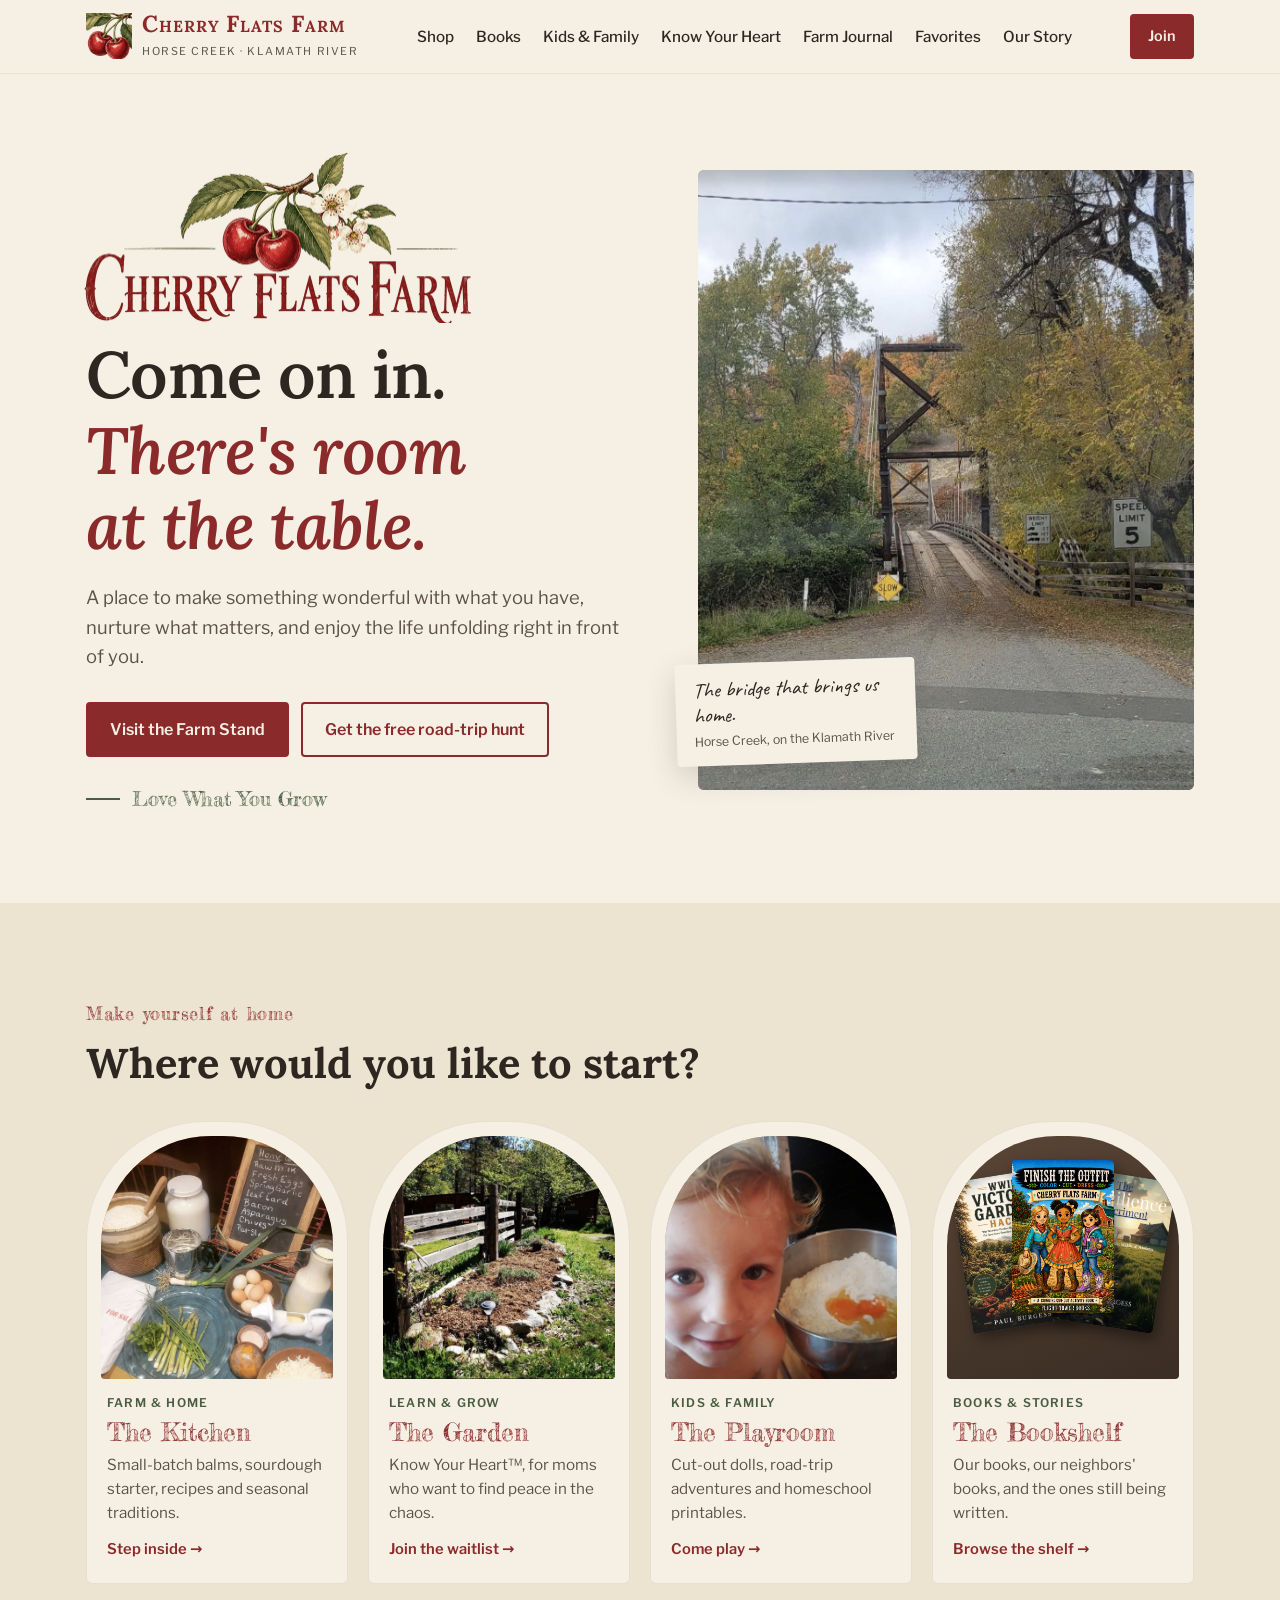
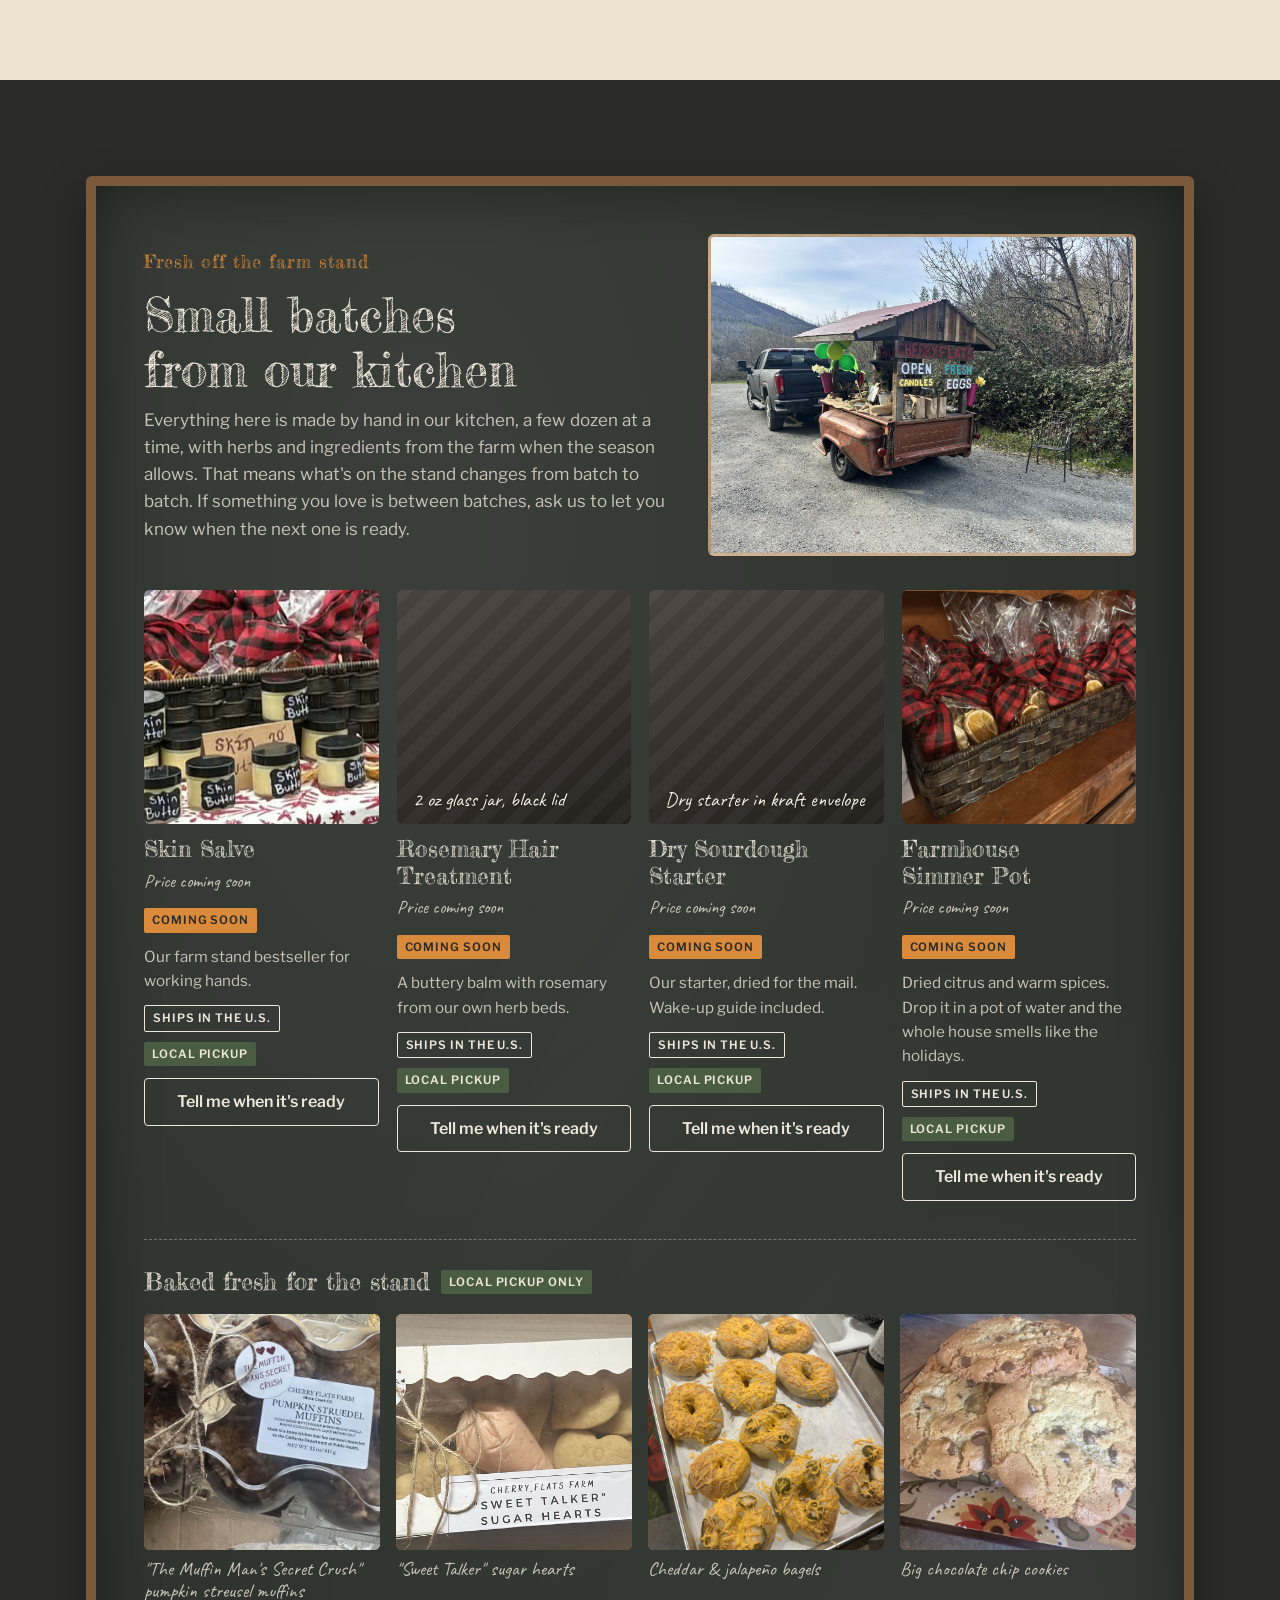
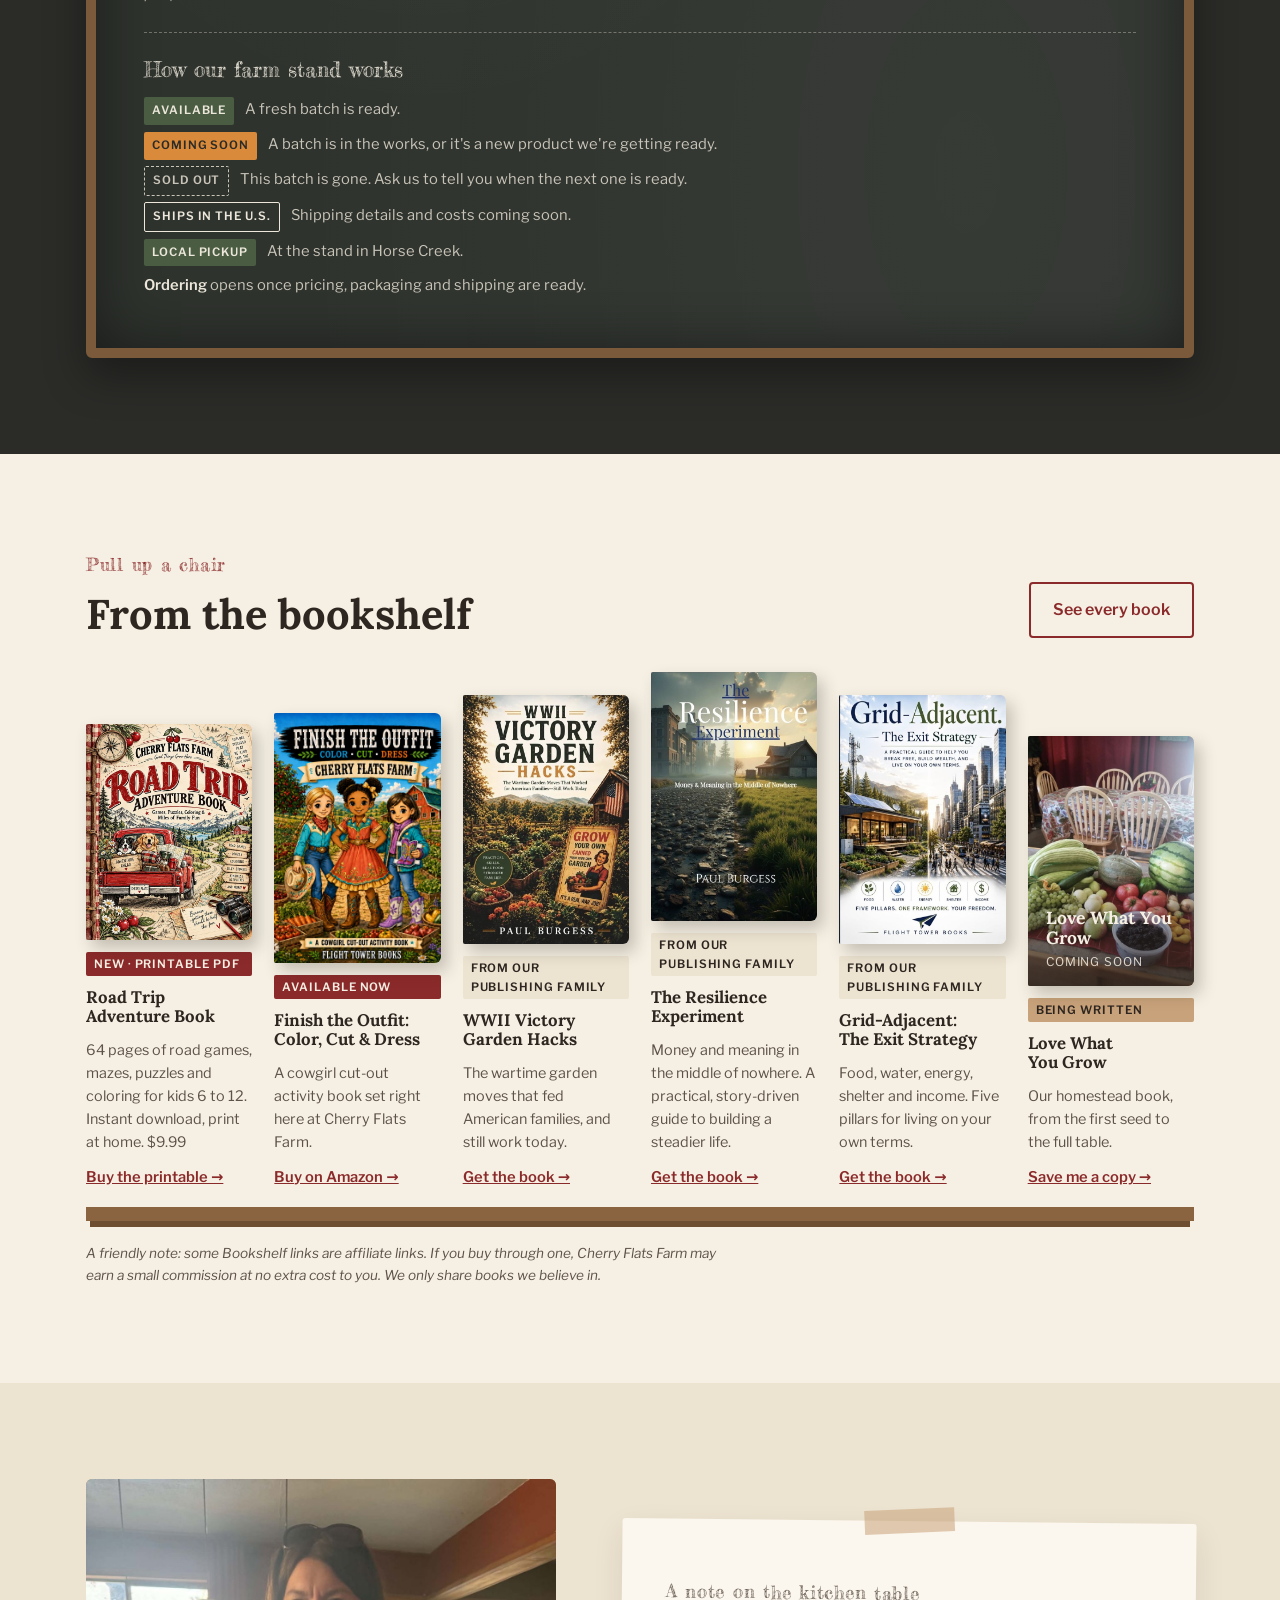
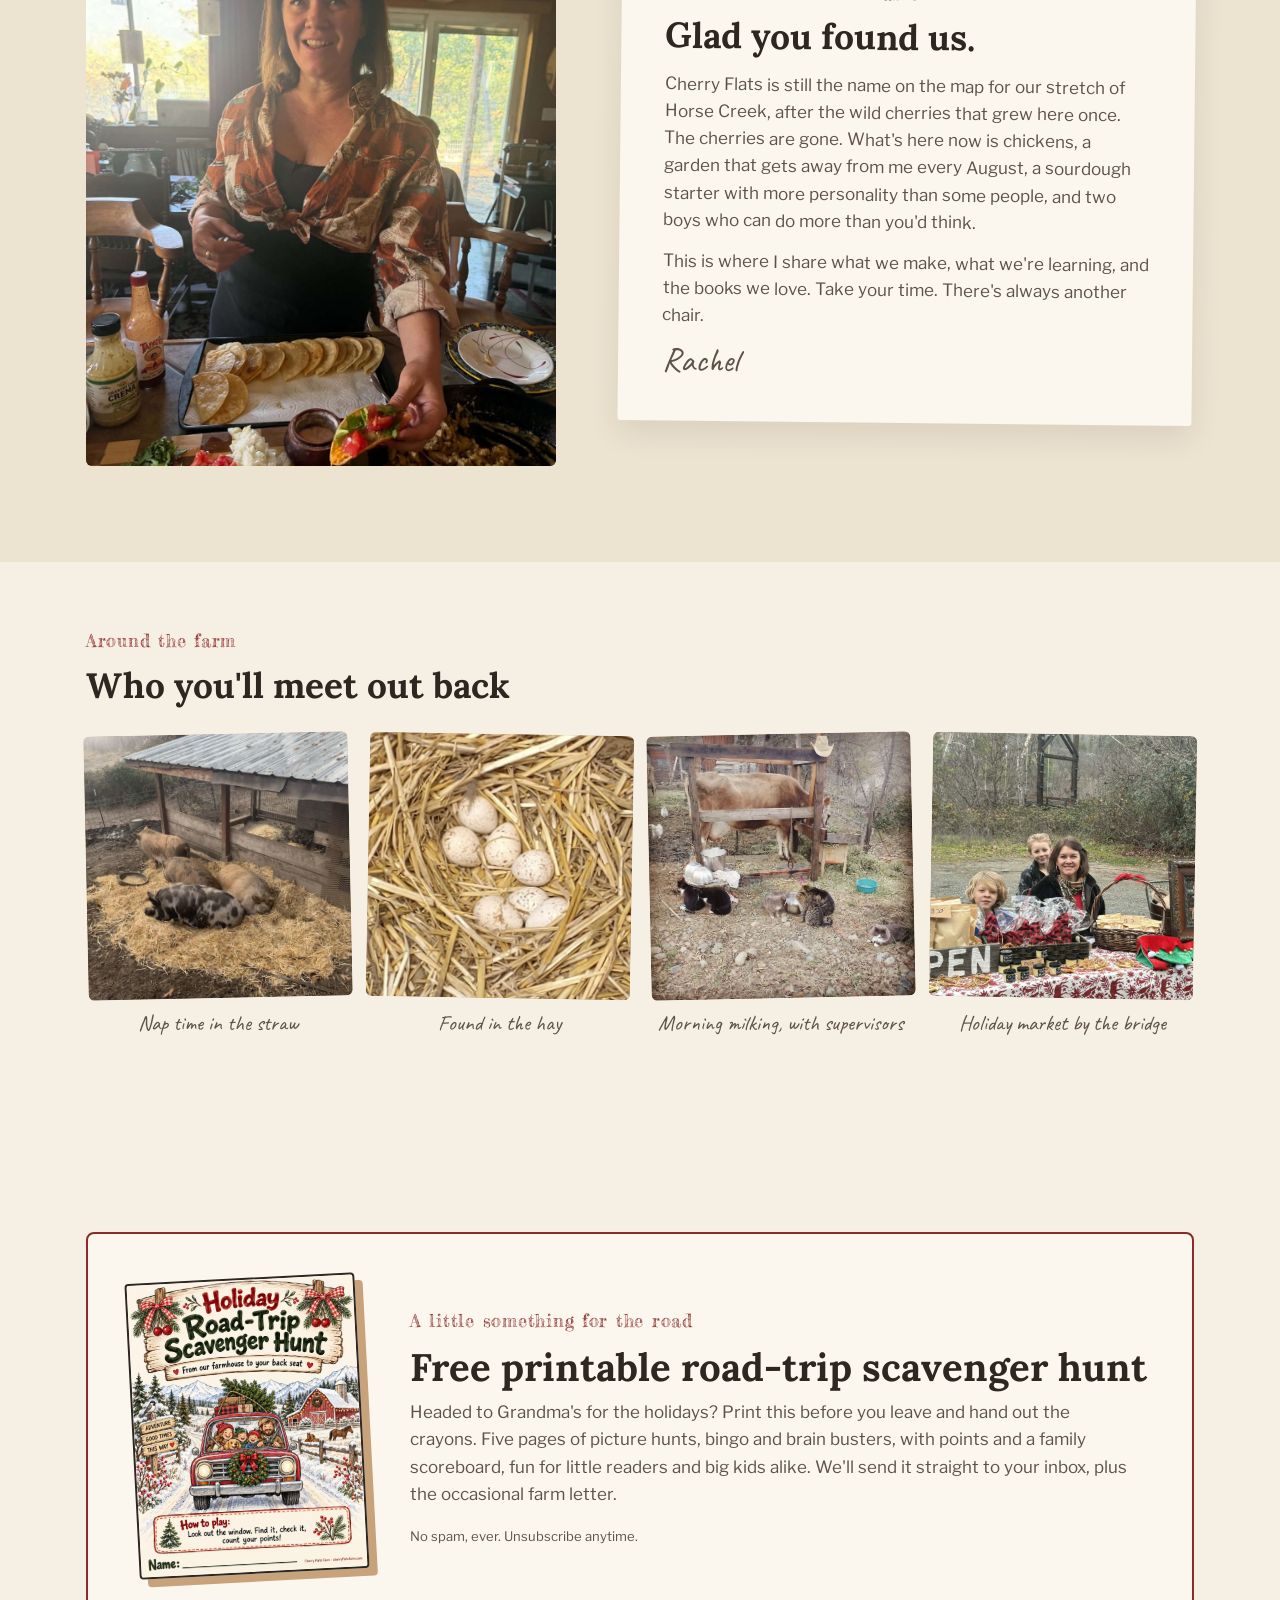
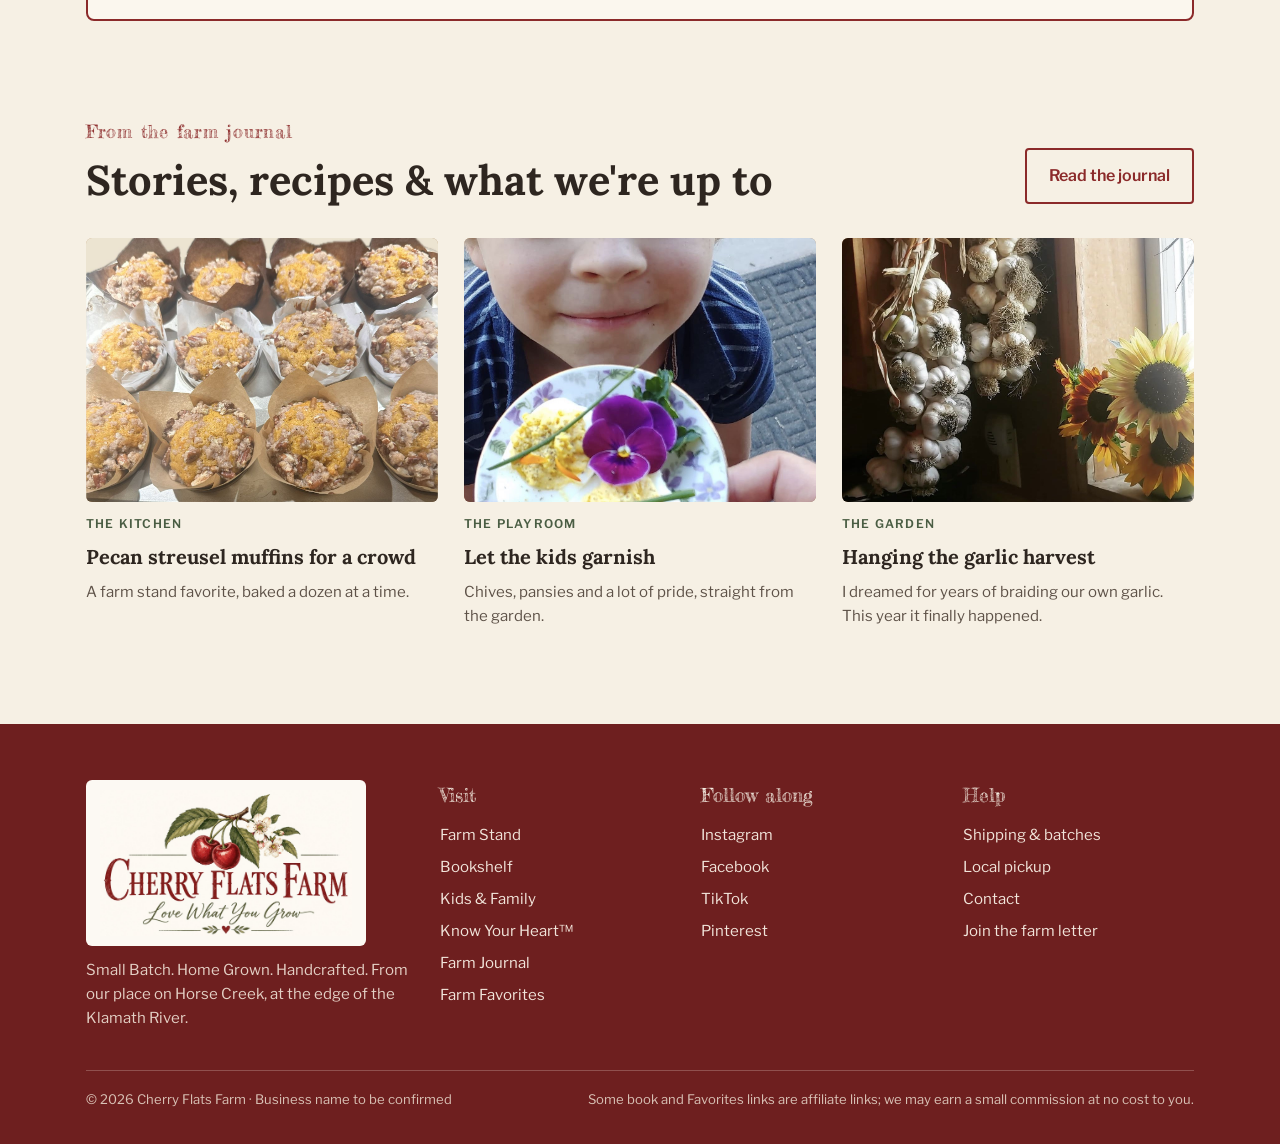
==== commit 0fac6bb7: "Add Road Trip Adventure Book printable to the bookshelf with Gumroad buy link Co-Authored-By: Claude" ====
--- a/index.html
+++ b/index.html
@@ -173,6 +173,13 @@
       <p class="swipe-hint" aria-hidden="true">Swipe through the shelf →</p>
       <div class="shelf-row swipe">
         <div class="book">
+          <div class="cover cover-photo" style="aspect-ratio:17/22"><img src="cover-road-trip.jpg" alt="Cover of Cherry Flats Farm's Road Trip Adventure Book: a red farm truck with two dogs on a winding country road" loading="lazy"></div>
+          <span class="note-tag t-new">New · Printable PDF</span>
+          <h3>Road Trip Adventure Book</h3>
+          <p>64 pages of road games, mazes, puzzles and coloring for kids 6 to 12. Instant download, print at home. $9.99</p>
+          <a href="https://bagwellrachel.gumroad.com/l/fihkkb" target="_blank" rel="noopener" data-dest="gumroad-road-trip-pdf">Buy the printable →</a>
+        </div>
+        <div class="book">
           <div class="cover cover-photo cover-real"><img src="cover-finish-outfit.jpg" alt="Cover of Finish the Outfit: Color, Cut, Dress, a Cherry Flats Farm cowgirl cut-out activity book" loading="lazy"></div>
           <span class="note-tag t-new">Available now</span>
           <h3>Finish the Outfit: Color, Cut &amp; Dress</h3>
@@ -363,17 +370,14 @@
 const CHECKOUT_ENABLED = false;   // stays false until inventory, pricing, shipping and payments are ready
 const PREORDERS_ENABLED = false;  // preorders only with Rachel's approval
 const FARM_STAND = [
-  { name:"Love Skin Salve", img:"skin-butter-jars.jpg", alt:"Small glass jars of Love Skin Salve with black lids",
-    desc:"Years in the making. Emu oil carries golden helichrysum, the everlasting flower, into dry, tired skin, with calendula, jojoba and argan. Lovely on fine lines, hands and elbows. Sweet orange and frankincense scent. 1 oz jar.",
-    status:"available", price:"$14", quantity:20, delivery:["ship","pickup"], link:"https://square.link/u/uocZfoyv" },
-  { name:"The Thicket Hair & Scalp Treatment", img:null, placeholder:"2 oz glass jar, black lid",
-    desc:"Happy scalp, happy hair. Home-grown rosemary slow-infused in coconut oil, with castor oil for a thirsty scalp, plus cedarwood and peppermint. A buttery pre-wash treatment for dry, brittle hair. 2 oz jar.",
-    status:"available", price:"$24", quantity:3, note:"Only 3 jars left from this batch. The next batch of rosemary is infusing now.", delivery:["ship","pickup"], link:null },
-  { name:"Simmer Pots", img:"simmer-pots.jpg", alt:"Simmer pot bags of dried oranges and spices tied with red buffalo-check bows in a woven basket",
-    desc:"Harvest Home, Christmas at the Farmhouse and Sunday at Home. Dried fruit, herbs and spices: drop one in a pot of water and the whole house smells wonderful.",
-    status:"coming-soon", price:"$10 · 3 for $25", quantity:null, delivery:["ship","pickup"], link:null },
+  { name:"Skin Salve", img:"skin-butter-jars.jpg", alt:"Small glass jars with black lids and chalkboard labels on the holiday market table",
+    desc:"Our farm stand bestseller for working hands.", status:"coming-soon", price:null, quantity:null, delivery:["ship","pickup"] },
+  { name:"Rosemary Hair Treatment", img:null, placeholder:"2 oz glass jar, black lid",
+    desc:"A buttery balm with rosemary from our own herb beds.", status:"coming-soon", price:null, quantity:null, delivery:["ship","pickup"] },
   { name:"Dry Sourdough Starter", img:null, placeholder:"Dry starter in kraft envelope",
-    desc:"Our starter, dried for the mail. Wake-up guide included.", status:"coming-soon", price:null, quantity:null, delivery:["ship","pickup"], link:null },
+    desc:"Our starter, dried for the mail. Wake-up guide included.", status:"coming-soon", price:null, quantity:null, delivery:["ship","pickup"] },
+  { name:"Farmhouse Simmer Pot", img:"simmer-pots.jpg", alt:"Simmer pot bags of dried oranges and spices tied with red buffalo-check bows in a woven basket",
+    desc:"Dried citrus and warm spices. Drop it in a pot of water and the whole house smells like the holidays.", status:"coming-soon", price:null, quantity:null, delivery:["ship","pickup"] },
 ];
 const STATUS = { "available":["Available","s-avail"], "sold-out":["Sold out","s-out"], "coming-soon":["Coming soon","s-soon"] };
 const DELIVERY = { ship:["Ships in the U.S.","d-ship"], pickup:["Local pickup","d-pick"], digital:["Digital delivery","d-digital"] };
@@ -385,10 +389,10 @@
     const photo = p.img ? `<div class="photo dark"><img src="${esc(p.img)}" alt="${esc(p.alt||"")}" loading="lazy"></div>`
                         : `<div class="photo dark"><span>${esc(p.placeholder||p.name)}</span></div>`;
     const price = (p.status==="available" && p.price) ? `<span class="price">${esc(p.price)}</span>` : `<span class="price-soon">Price coming soon</span>`;
-    const qty = (p.status==="available" && p.note) ? `<p class="batch-size">${esc(p.note)}</p>` : (p.status==="available" && p.quantity) ? `<p class="batch-size">${esc(p.quantity)} jars ready from this batch</p>` : "";
+    const qty = (p.status==="available" && p.quantity) ? `<p class="batch-size">This batch: ${esc(p.quantity)} made by hand</p>` : "";
     const tags = p.delivery.map(d => DELIVERY[d]).filter(Boolean).map(([t,c]) => `<span class="note-tag ${c}">${t}</span>`).join("");
     let action;
-    if (p.status==="available" && CHECKOUT_ENABLED && p.link) action = `<a class="btn buy" href="${esc(p.link)}" target="_blank" rel="noopener">Buy now · ship or pick up</a>`;
+    if (p.status==="available" && CHECKOUT_ENABLED) action = `<a class="btn buy" href="#stand" data-dest="cherry-flats-checkout-tbd">Add to basket</a>`;
     else if (p.status==="available") action = `<span class="btn buy is-off" aria-disabled="true" data-dest="cherry-flats-checkout-tbd">Ordering opens soon</span>`;
     else action = `<a class="btn restock" href="#gift" data-dest="email-list-restock">Tell me when it's ready</a>`;
     return `<div class="item" data-status="${esc(p.status)}">${photo}
--- a/style.css
+++ b/style.css
@@ -231,7 +231,7 @@
 .cover-title{position:absolute;inset:auto 0 0 0;padding:40px 14px 14px 18px;background:linear-gradient(transparent,rgba(46,38,32,.85));color:var(--flour);display:flex;flex-direction:column;gap:4px}
 .note-photo{aspect-ratio:4/5!important}
 @media (max-width:760px){.stand-head{grid-template-columns:1fr}.bakery-grid{grid-template-columns:1fr 1fr}}
-.shelf-row{grid-template-columns:repeat(5,1fr);gap:22px}
+.shelf-row{grid-template-columns:repeat(6,1fr);gap:22px}
 .cover-real{aspect-ratio:2/3}
 .cover-real img{object-fit:cover}
 @media (max-width:960px){.shelf-row{grid-template-columns:repeat(3,1fr)}}
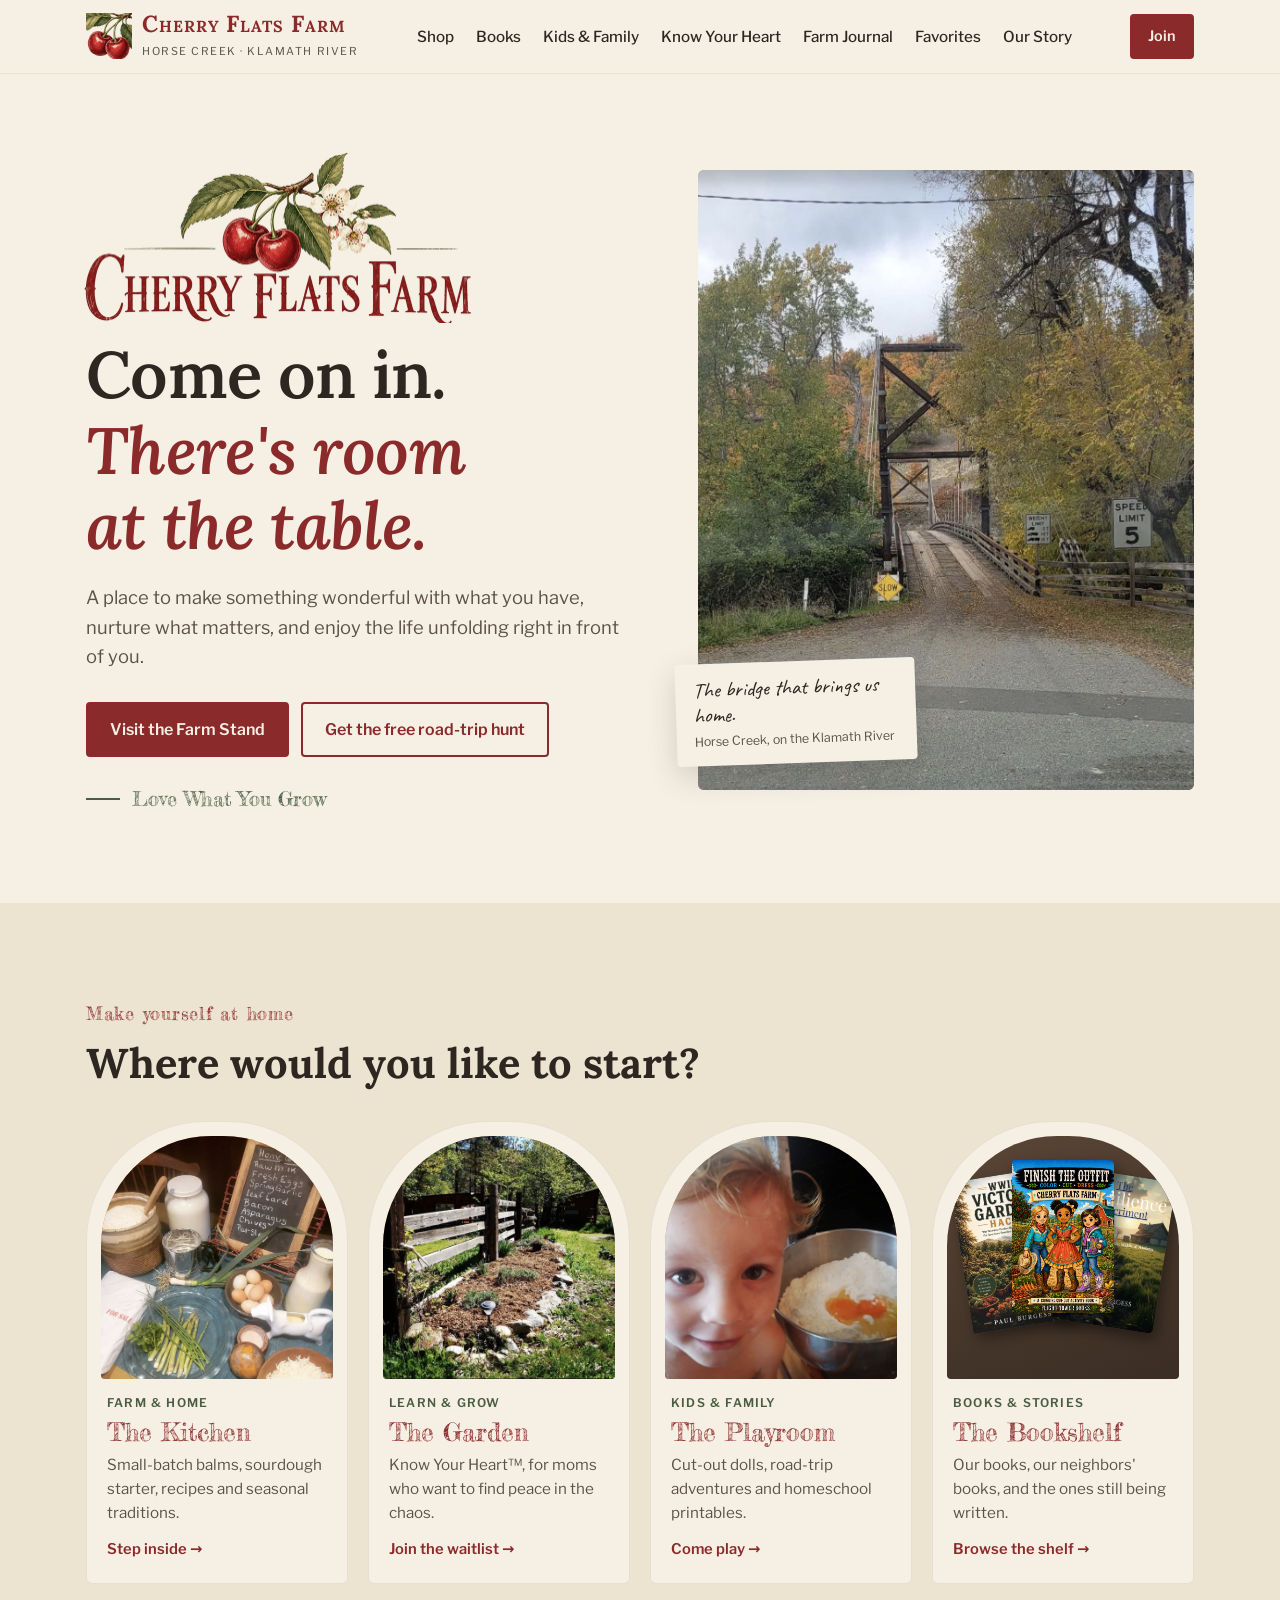
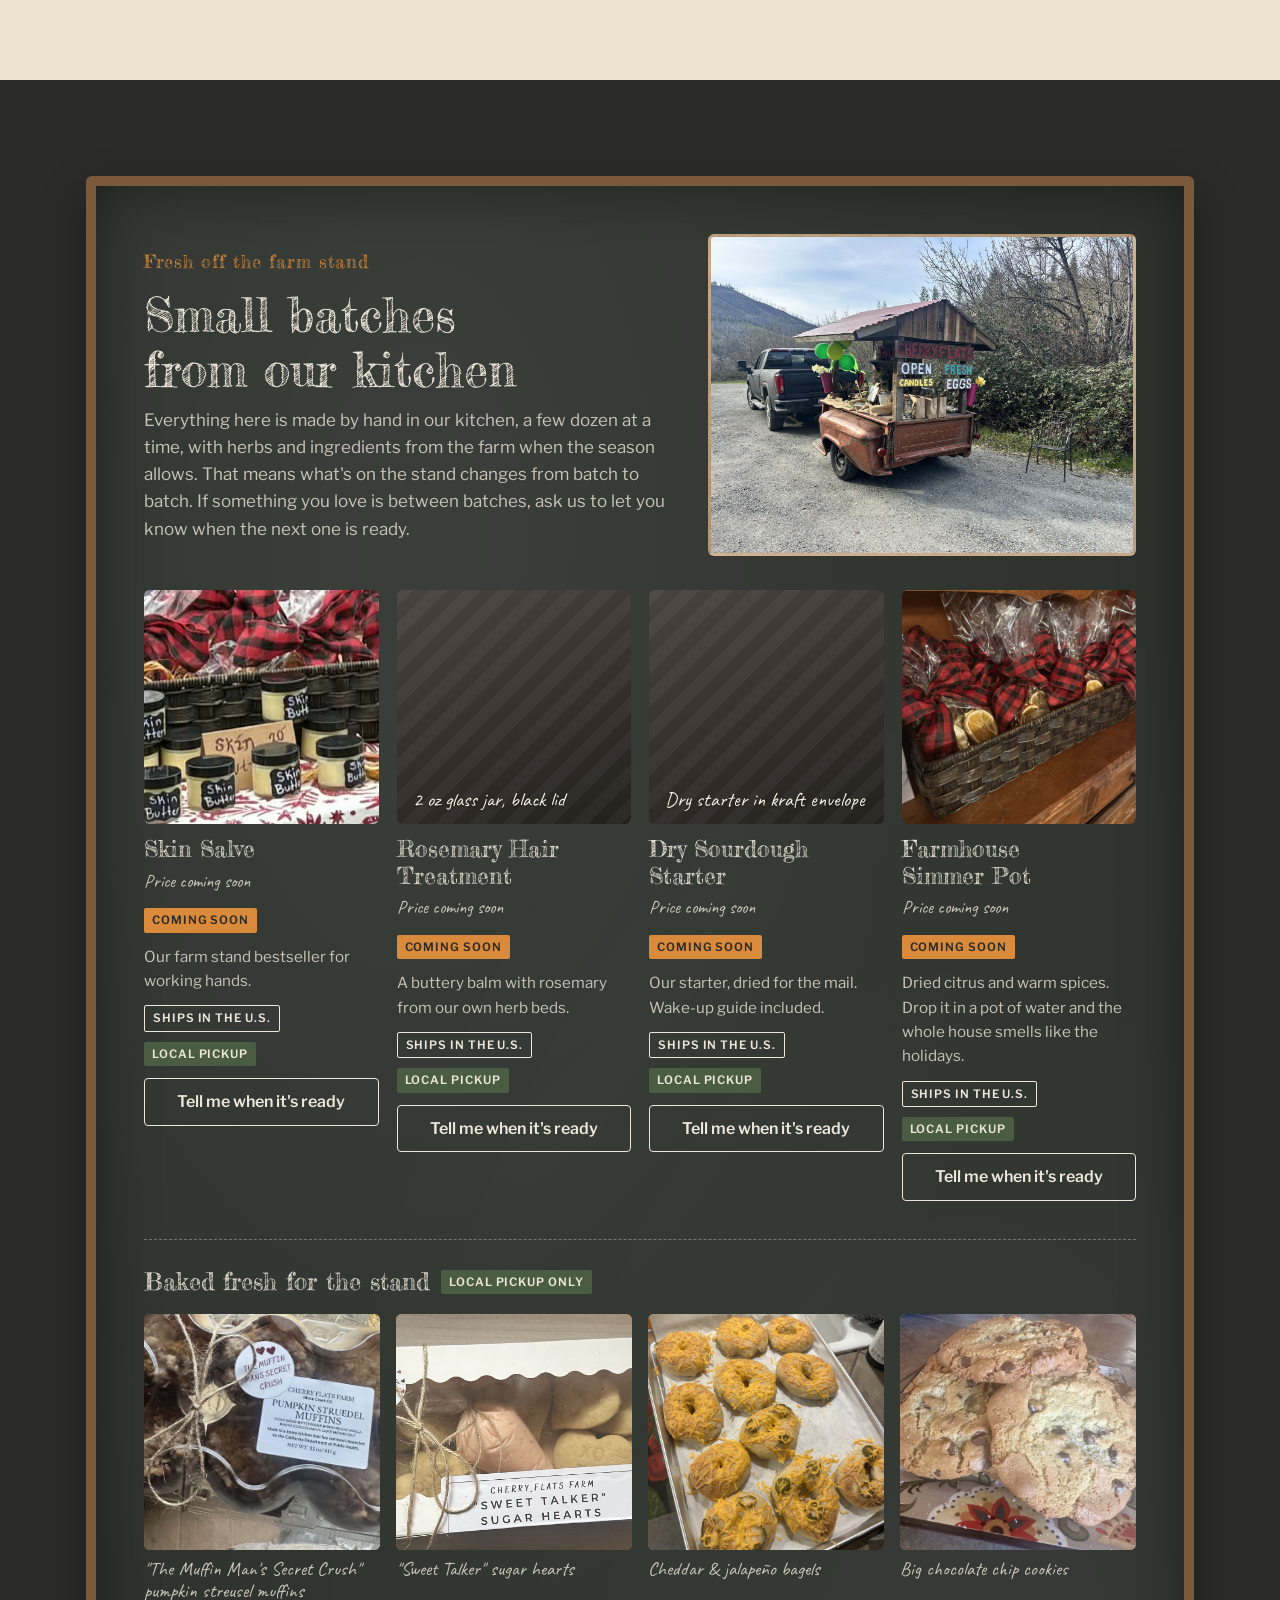
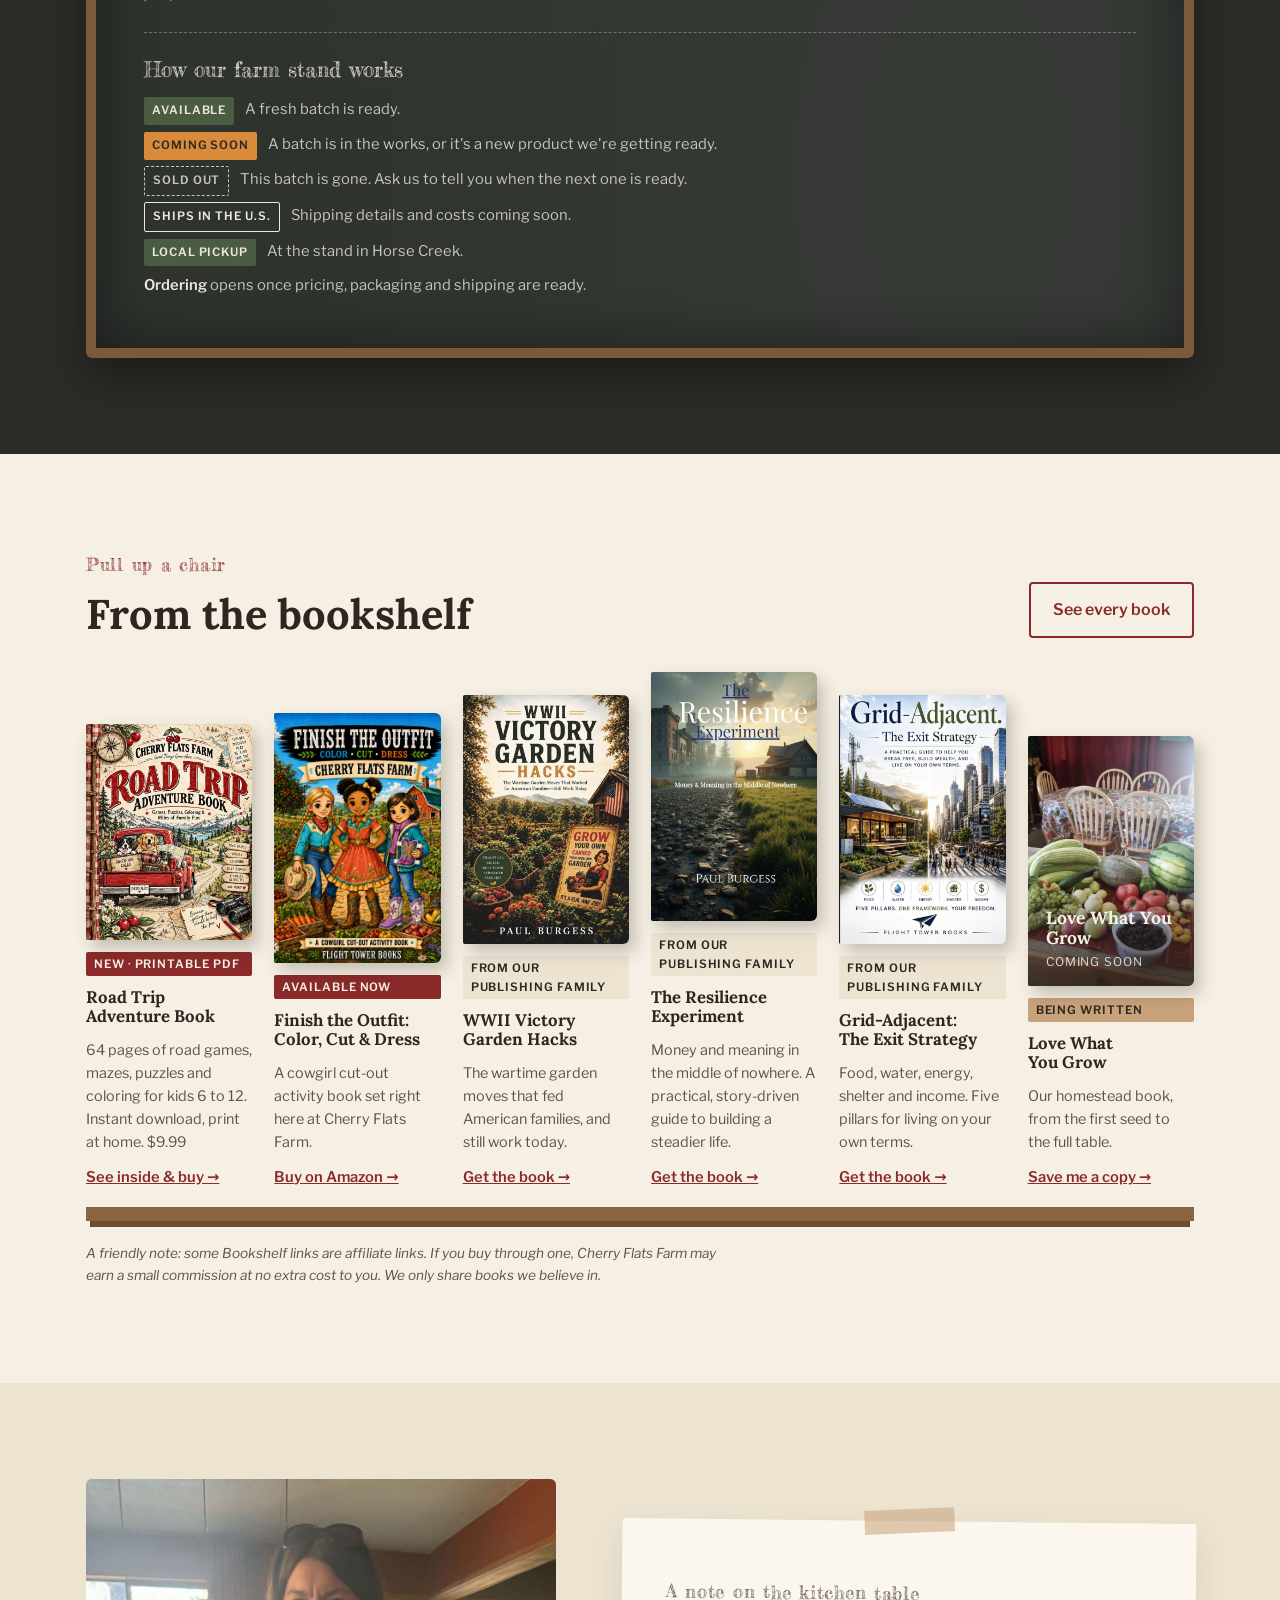
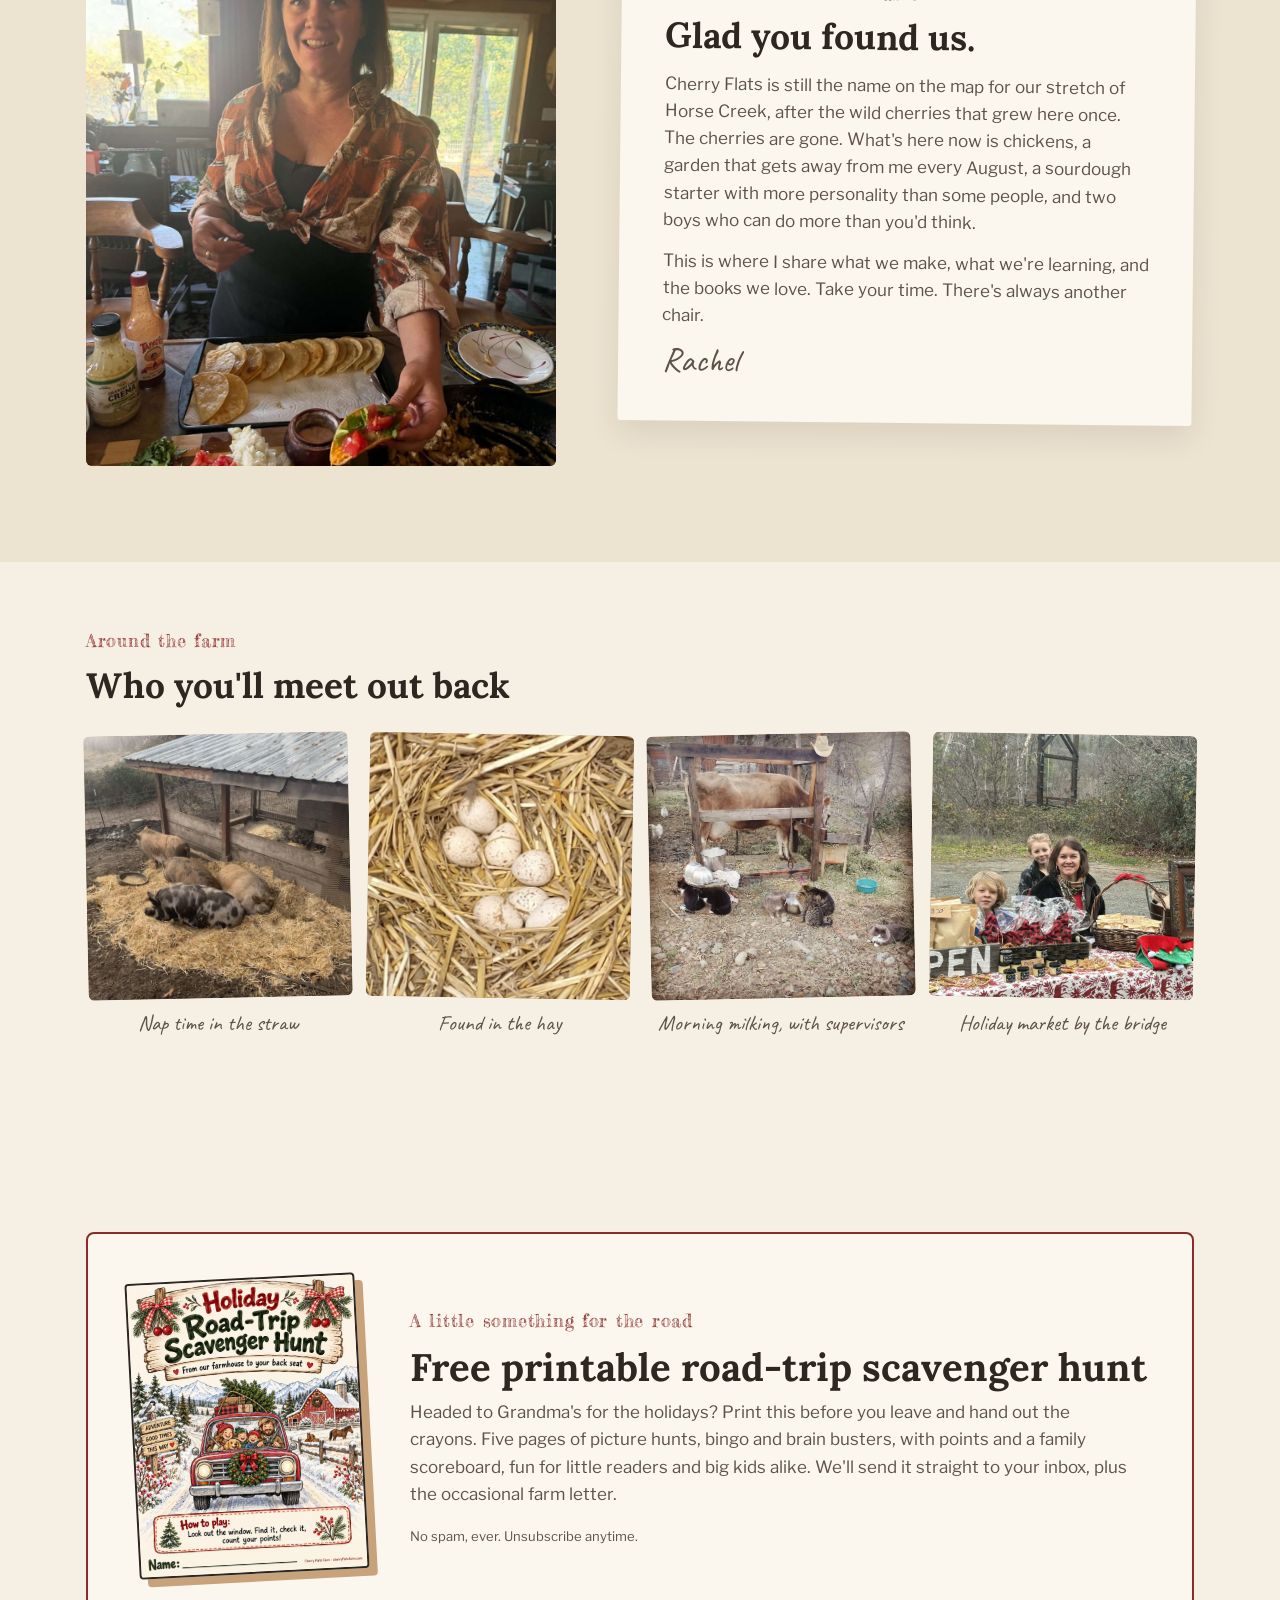
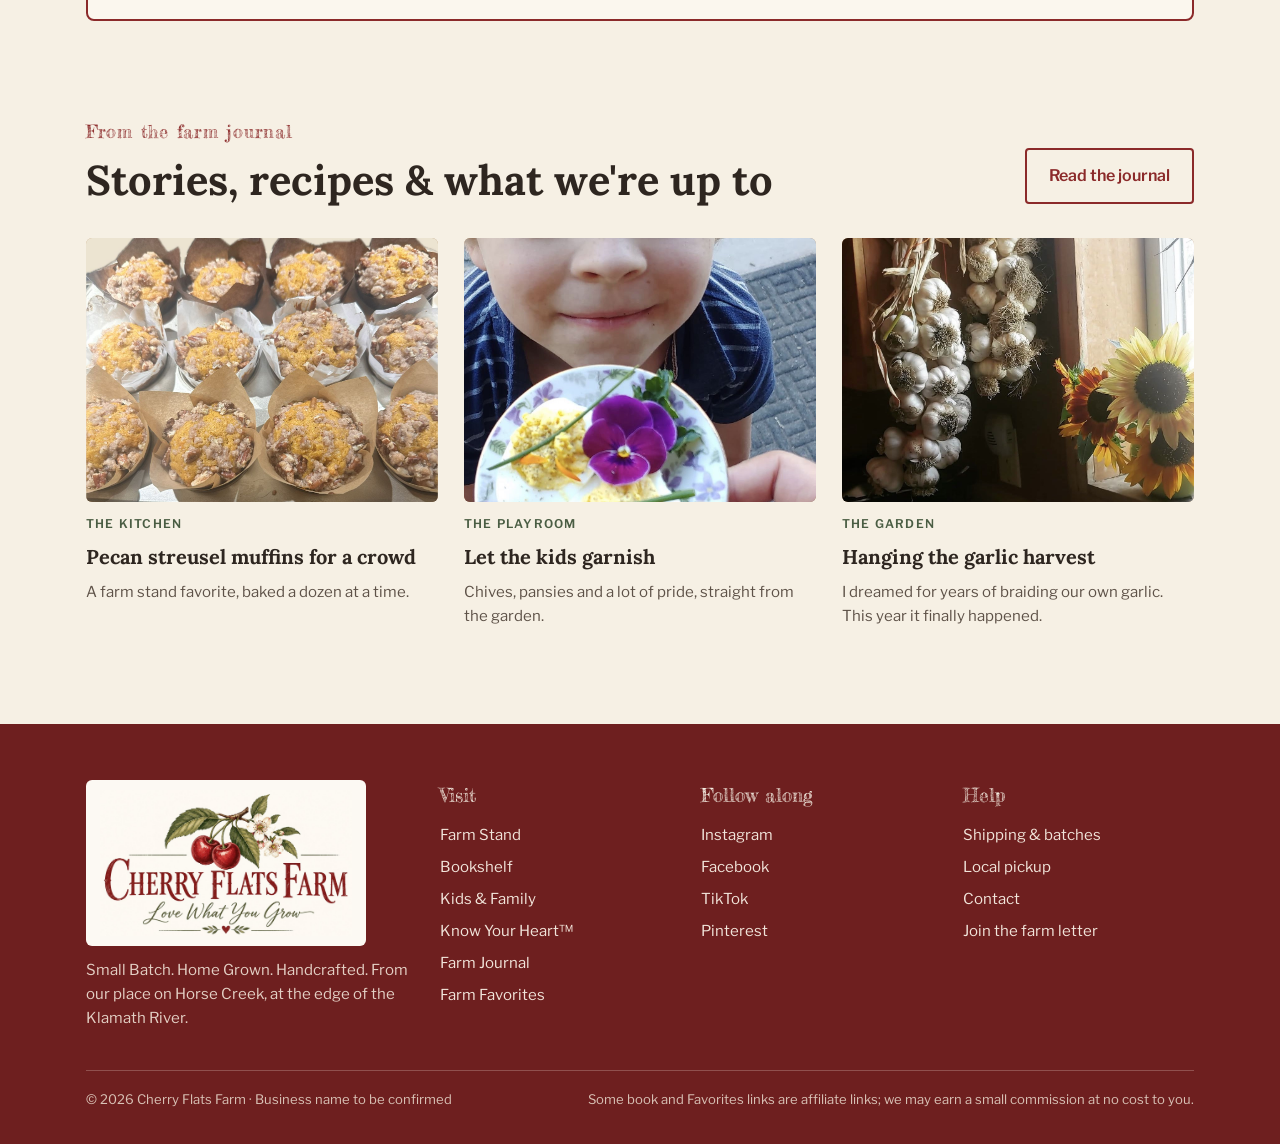
==== commit 548a4a07: "Add Road Trip Adventure Book landing page with sample pages and Gumroad checkout Co-Authored-By: Cla" ====
--- a/index.html
+++ b/index.html
@@ -177,7 +177,7 @@
           <span class="note-tag t-new">New · Printable PDF</span>
           <h3>Road Trip Adventure Book</h3>
           <p>64 pages of road games, mazes, puzzles and coloring for kids 6 to 12. Instant download, print at home. $9.99</p>
-          <a href="https://bagwellrachel.gumroad.com/l/fihkkb" target="_blank" rel="noopener" data-dest="gumroad-road-trip-pdf">Buy the printable →</a>
+          <a href="road-trip.html" data-dest="road-trip-landing">See inside &amp; buy →</a>
         </div>
         <div class="book">
           <div class="cover cover-photo cover-real"><img src="cover-finish-outfit.jpg" alt="Cover of Finish the Outfit: Color, Cut, Dress, a Cherry Flats Farm cowgirl cut-out activity book" loading="lazy"></div>
